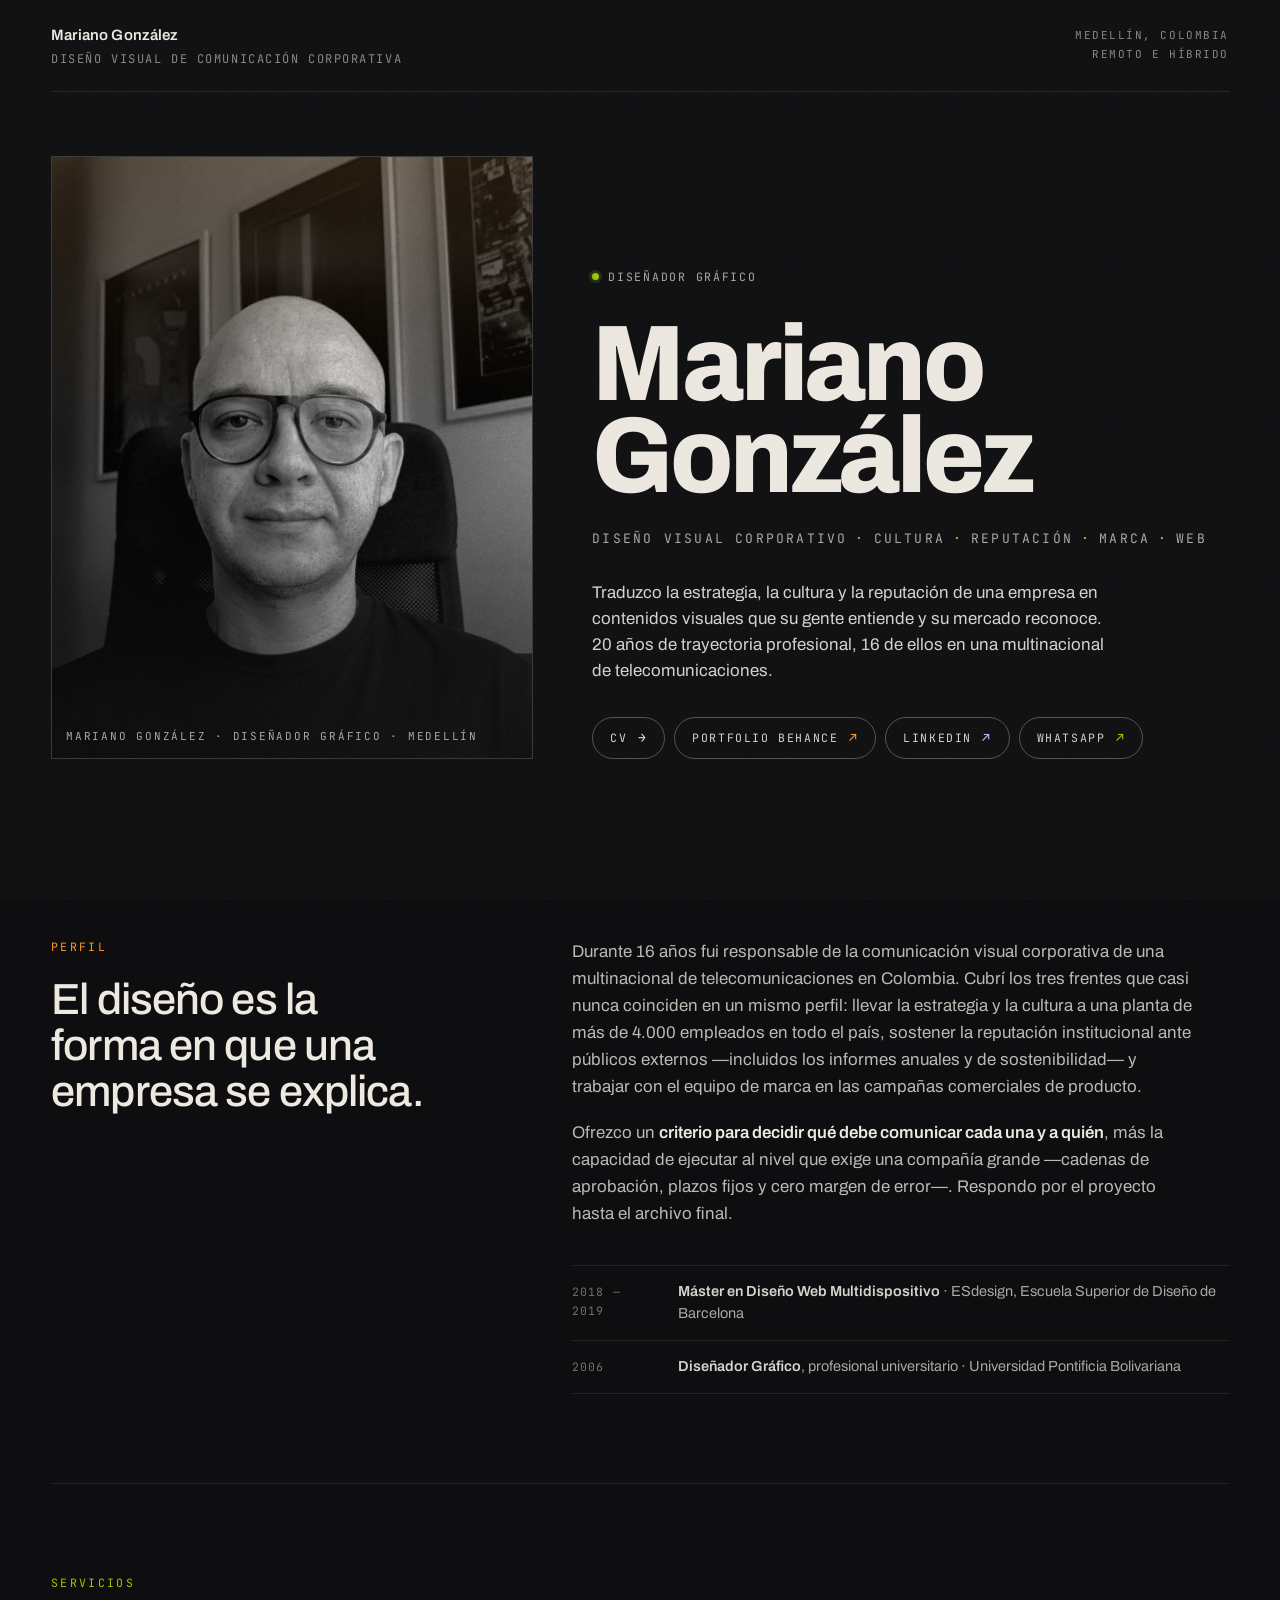
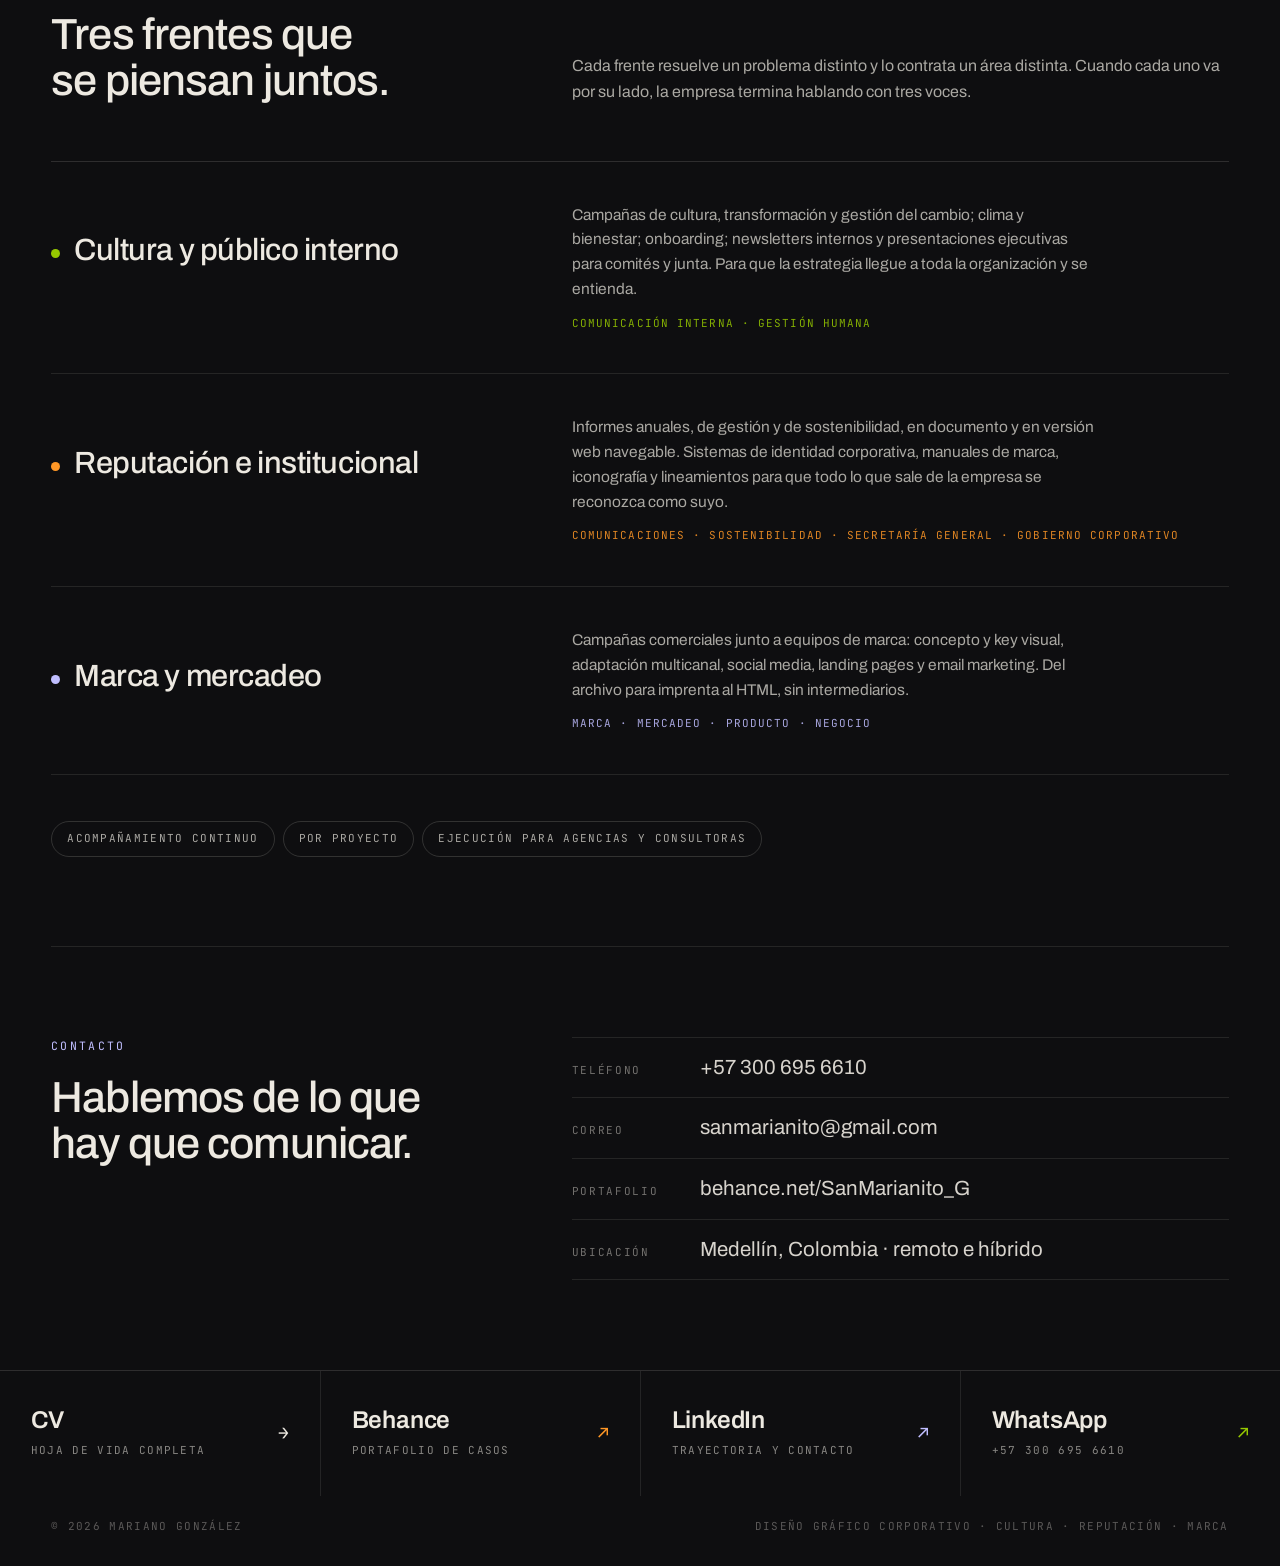
==== index.html @ df2bffe6 "feat: add Google site verification and update SEO metadata for graphic and web design" ====
<!DOCTYPE html>
<html lang="es">

<head>
  <meta charset="utf-8">
  <meta name="viewport" content="width=device-width, initial-scale=1">
  <title>Mariano González — Diseño gráfico corporativo y páginas web</title>

  <!-- SEO básico -->
  <meta name="description"
    content="Diseño gráfico corporativo en Medellín: identidad de marca, comunicación interna, landing pages y páginas web. 20 años de trayectoria profesional.">
  <meta name="keywords"
    content="diseño gráfico, diseñador gráfico Medellín, diseño gráfico corporativo, landing page, diseño de landing pages, páginas web, diseño web, diseño corporativo, comunicación corporativa, diseño de marca, identidad corporativa, informes anuales, diseño editorial, Medellín, Colombia, Mariano González, Nano">
  <meta name="author" content="Mariano González">
  <meta name="robots" content="index, follow, max-image-preview:large, max-snippet:-1, max-video-preview:-1">
  <meta name="theme-color" content="#0E0E10">
  <link rel="canonical" href="https://sanmarianito.github.io/Nano-Perfil/">

  <!-- Open Graph / Facebook / LinkedIn / WhatsApp -->
  <meta property="og:type" content="profile">
  <meta property="og:site_name" content="Nano. — Mariano González">
  <meta property="og:title" content="Mariano González — Diseño gráfico corporativo y páginas web">
  <meta property="og:description"
    content="Diseño gráfico corporativo, identidad de marca, landing pages y páginas web. Lo que una empresa quiere decir, en piezas que su gente entiende.">
  <meta property="og:image" content="https://sanmarianito.github.io/Nano-Perfil/og-image.jpg">
  <meta property="og:image:secure_url" content="https://sanmarianito.github.io/Nano-Perfil/og-image.jpg">
  <meta property="og:image:type" content="image/jpeg">
  <meta property="og:image:width" content="1200">
  <meta property="og:image:height" content="630">
  <meta property="og:image:alt" content="Nano. — Mariano González, diseño gráfico corporativo, landing pages y páginas web">
  <meta property="og:url" content="https://sanmarianito.github.io/Nano-Perfil/">
  <meta property="og:locale" content="es_CO">
  <meta property="profile:first_name" content="Mariano">
  <meta property="profile:last_name" content="González">

  <!-- Twitter / X Card -->
  <meta name="twitter:card" content="summary_large_image">
  <meta name="twitter:title" content="Mariano González — Diseño gráfico corporativo y páginas web">
  <meta name="twitter:description"
    content="Diseño gráfico corporativo, identidad de marca, landing pages y páginas web. Lo que una empresa quiere decir, en piezas que su gente entiende.">
  <meta name="twitter:image" content="https://sanmarianito.github.io/Nano-Perfil/og-image.jpg">
  <meta name="twitter:image:alt" content="Nano. — Mariano González, diseño gráfico corporativo, landing pages y páginas web">

  <!-- Favicons & App Icons (adaptive dark/light mode) -->
  <link rel="icon" type="image/png" sizes="32x32" href="favicon-light-32.png" media="(prefers-color-scheme: light)">
  <link rel="icon" type="image/png" sizes="16x16" href="favicon-light-16.png" media="(prefers-color-scheme: light)">
  <link rel="icon" type="image/png" sizes="48x48" href="favicon-light-48.png" media="(prefers-color-scheme: light)">
  <link rel="icon" type="image/png" sizes="32x32" href="favicon-dark-32.png" media="(prefers-color-scheme: dark)">
  <link rel="icon" type="image/png" sizes="16x16" href="favicon-dark-16.png" media="(prefers-color-scheme: dark)">
  <link rel="icon" type="image/png" sizes="48x48" href="favicon-dark-48.png" media="(prefers-color-scheme: dark)">
  <link rel="apple-touch-icon" sizes="180x180" href="apple-touch-icon-dark.png">
  <link rel="manifest" href="site.webmanifest">

  <!-- Recursos críticos -->
  <link rel="preload" as="image" href="retrato.webp" fetchpriority="high">

  <!-- Fuentes -->
  <link rel="preconnect" href="https://fonts.googleapis.com">
  <link rel="preconnect" href="https://fonts.gstatic.com" crossorigin>
  <link
    href="https://fonts.googleapis.com/css2?family=Archivo:wdth,wght@75..125,300..900&family=JetBrains+Mono:wght@400;500&display=swap"
    rel="stylesheet">
  <link rel="stylesheet" href="style.css">

  <!-- Structured Data (JSON-LD) -->
  <script type="application/ld+json">
  {
    "@context": "https://schema.org",
    "@graph": [
      {
        "@type": "WebSite",
        "@id": "https://sanmarianito.github.io/Nano-Perfil/#website",
        "url": "https://sanmarianito.github.io/Nano-Perfil/",
        "name": "Nano. — Mariano González",
        "inLanguage": "es-CO",
        "publisher": { "@id": "https://sanmarianito.github.io/Nano-Perfil/#persona" }
      },
      {
        "@type": "ProfilePage",
        "@id": "https://sanmarianito.github.io/Nano-Perfil/#perfil",
        "url": "https://sanmarianito.github.io/Nano-Perfil/",
        "name": "Mariano González — Diseño visual de comunicación corporativa",
        "isPartOf": { "@id": "https://sanmarianito.github.io/Nano-Perfil/#website" },
        "inLanguage": "es-CO",
        "primaryImageOfPage": "https://sanmarianito.github.io/Nano-Perfil/og-image.jpg",
        "mainEntity": { "@id": "https://sanmarianito.github.io/Nano-Perfil/#persona" }
      },
      {
        "@type": "Person",
        "@id": "https://sanmarianito.github.io/Nano-Perfil/#persona",
        "name": "Mariano González",
        "alternateName": "Nano",
        "jobTitle": [
          "Diseñador gráfico",
          "Diseñador de comunicación corporativa",
          "Diseñador web"
        ],
        "description": "Convierto lo que una empresa quiere decir en piezas que su gente entiende y su mercado reconoce.",
        "url": "https://sanmarianito.github.io/Nano-Perfil/",
        "image": "https://sanmarianito.github.io/Nano-Perfil/og-image.jpg",
        "email": "mailto:sanmarianito@gmail.com",
        "telephone": "+573006956610",
        "nationality": { "@type": "Country", "name": "Colombia" },
        "address": {
          "@type": "PostalAddress",
          "addressLocality": "Medellín",
          "addressRegion": "Antioquia",
          "addressCountry": "CO"
        },
        "worksFor": {
          "@type": "Organization",
          "name": "Nano Estudio Gráfico",
          "address": {
            "@type": "PostalAddress",
            "addressLocality": "Medellín",
            "addressCountry": "CO"
          }
        },
        "alumniOf": [
          {
            "@type": "CollegeOrUniversity",
            "name": "ESdesign, Escuela Superior de Diseño de Barcelona"
          },
          {
            "@type": "CollegeOrUniversity",
            "name": "Universidad Pontificia Bolivariana"
          }
        ],
        "hasOccupation": {
          "@type": "Occupation",
          "name": "Diseñador de comunicación corporativa",
          "occupationLocation": { "@type": "City", "name": "Medellín" },
          "skills": "Diseño gráfico, diseño gráfico corporativo, identidad de marca, comunicación interna, informes anuales y de sostenibilidad, diseño editorial, diseño web, landing pages y páginas web"
        },
        "knowsLanguage": [
          { "@type": "Language", "name": "Español", "alternateName": "es" }
        ],
        "sameAs": [
          "https://www.behance.net/SanMarianito_G",
          "https://www.linkedin.com/in/mariano-nano"
        ],
        "knowsAbout": [
          "Diseño gráfico",
          "Diseño gráfico corporativo",
          "Diseño web",
          "Landing pages",
          "Páginas web",
          "Diseño corporativo",
          "Comunicación corporativa",
          "Identidad de marca",
          "Informes anuales",
          "Informes de sostenibilidad",
          "Diseño editorial",
          "Cultura organizacional",
          "Comunicación interna"
        ]
      }
    ]
  }
  </script>
<meta name="google-site-verification" content="XDvG1GS850vMs7ewTJc22cvzv5QoRNRuzvbNTpWykgc" />
</head>

<body>
  <div class="noise" aria-hidden="true"></div>

  <main class="wrap">

    <header class="head">
      <div>
        <div class="head__name">Mariano González</div>
        <div class="head__role mono">Diseño visual de comunicación corporativa</div>
      </div>
      <div class="head__place mono">
        Medellín, Colombia<br>Remoto e híbrido
      </div>
    </header>

    <!-- ====================================================================
       Hero
       ==================================================================== -->
    <section class="hero">
      <figure class="portrait" style="margin:0">
        <img src="retrato.webp" width="1000" height="1250" fetchpriority="high" decoding="async"
          alt="Mariano González, diseñador gráfico de comunicación corporativa en Medellín, Colombia">
        <figcaption class="portrait__tag">Mariano González · Diseñador Gráfico · Medellín</figcaption>
      </figure>

      <div>
        <div class="status">
          <span class="status__dot" aria-hidden="true"></span>
          <span>Diseñador Gráfico</span>
        </div>

        <h1 class="hero__name">Mariano<br>González</h1>

        <div class="hero__disciplines">
          <i>Diseño Visual Corporativo</i><span aria-hidden="true">·</span>
          <i>Cultura</i><span aria-hidden="true">·</span>
          <i>Reputación</i><span aria-hidden="true">·</span>
          <i>Marca</i><span aria-hidden="true">·</span>
          <i>Web</i>
        </div>

        <p class="hero__lead">
          Traduzco la estrategia, la cultura y la reputación de una empresa en
          contenidos visuales que su gente entiende y su mercado reconoce.
          20 años de trayectoria profesional, 16 de ellos en una multinacional de
          telecomunicaciones.
        </p>

        <div class="hero__links">
          <a class="pill-link" style="--pill-color:var(--bone)" href="cv.html">
            CV <span class="pill-link__arrow" aria-hidden="true">&#8594;</span>
          </a>
          <a class="pill-link" style="--pill-color:var(--accent)" href="https://www.behance.net/SanMarianito_G">
            Portfolio Behance <span class="pill-link__arrow" aria-hidden="true">&#8599;</span>
          </a>
          <a class="pill-link" style="--pill-color:var(--accent-dg)" href="https://www.linkedin.com/in/mariano-nano">
            LinkedIn <span class="pill-link__arrow" aria-hidden="true">&#8599;</span>
          </a>
          <a class="pill-link" style="--pill-color:var(--accent-ci)" href="https://wa.me/573006956610">
            WhatsApp <span class="pill-link__arrow" aria-hidden="true">&#8599;</span>
          </a>
        </div>
      </div>
    </section>

    <!-- ====================================================================
       Perfil
       ==================================================================== -->
    <section class="section split">
      <div>
        <div class="eyebrow">Perfil</div>
        <h2 class="h2">El diseño es la forma en que una empresa se explica.</h2>
      </div>

      <div>
        <div class="prose">
          <p>
            Durante 16 años fui responsable de la comunicación visual corporativa
            de una multinacional de telecomunicaciones en Colombia. Cubrí los tres
            frentes que casi nunca coinciden en un mismo perfil: llevar la
            estrategia y la cultura a una planta de más de 4.000 empleados en todo
            el país, sostener la reputación institucional ante públicos externos
            —incluidos los informes anuales y de sostenibilidad— y trabajar con el
            equipo de marca en las campañas comerciales de producto.
          </p>
          <p>
            Ofrezco un <strong>criterio para decidir qué debe comunicar cada una y
              a quién</strong>, más la capacidad de ejecutar al nivel que exige una
            compañía grande —cadenas de aprobación, plazos fijos y cero margen de
            error—. Respondo por el proyecto hasta el archivo final.
          </p>
        </div>

        <div class="credentials">
          <div class="credential">
            <div class="credential__year">2018 — 2019</div>
            <div class="credential__body">
              <b>Máster en Diseño Web Multidispositivo</b> · ESdesign, Escuela
              Superior de Diseño de Barcelona
            </div>
          </div>
          <div class="credential">
            <div class="credential__year">2006</div>
            <div class="credential__body">
              <b>Diseñador Gráfico</b>, profesional universitario ·
              Universidad Pontificia Bolivariana
            </div>
          </div>
        </div>
      </div>
    </section>

    <!-- ====================================================================
       Tres frentes
       ==================================================================== -->
    <section class="section">
      <div class="split">
        <div>
          <div class="eyebrow" style="color:var(--accent-ci)">Servicios</div>
          <h2 class="h2">Tres frentes que se piensan juntos.</h2>
        </div>
        <p class="prose" style="align-self:end;margin:0;color:var(--text-muted)">
          Cada frente resuelve un problema distinto y lo contrata un área
          distinta. Cuando cada uno va por su lado, la empresa termina hablando
          con tres voces.
        </p>
      </div>

      <div class="fronts">

        <article class="front" style="--front-color:var(--accent-ci)">
          <div class="front__head">
            <span class="front__dot" aria-hidden="true"></span>
            <h3 class="front__title">Cultura y público interno</h3>
          </div>
          <div>
            <p class="front__desc">
              Campañas de cultura, transformación y gestión del cambio; clima y
              bienestar; onboarding; newsletters internos y presentaciones
              ejecutivas para comités y junta. Para que la estrategia llegue a
              toda la organización y se entienda.
            </p>
            <div class="front__buyers">Comunicación interna · Gestión humana</div>
          </div>
        </article>

        <article class="front" style="--front-color:var(--accent)">
          <div class="front__head">
            <span class="front__dot" aria-hidden="true"></span>
            <h3 class="front__title">Reputación e institucional</h3>
          </div>
          <div>
            <p class="front__desc">
              Informes anuales, de gestión y de sostenibilidad, en documento y en
              versión web navegable. Sistemas de identidad corporativa, manuales
              de marca, iconografía y lineamientos para que todo lo que sale de
              la empresa se reconozca como suyo.
            </p>
            <div class="front__buyers">Comunicaciones · Sostenibilidad · Secretaría General · Gobierno Corporativo</div>
          </div>
        </article>

        <article class="front" style="--front-color:var(--accent-dg)">
          <div class="front__head">
            <span class="front__dot" aria-hidden="true"></span>
            <h3 class="front__title">Marca y mercadeo</h3>
          </div>
          <div>
            <p class="front__desc">
              Campañas comerciales junto a equipos de marca: concepto y key
              visual, adaptación multicanal, social media, landing pages y email
              marketing. Del archivo para imprenta al HTML, sin intermediarios.
            </p>
            <div class="front__buyers">Marca · Mercadeo · Producto · Negocio</div>
          </div>
        </article>

      </div>

      <div class="modes">
        <span class="mode">Acompañamiento continuo</span>
        <span class="mode">Por proyecto</span>
        <span class="mode">Ejecución para agencias y consultoras</span>
      </div>
    </section>

    <!-- ====================================================================
       Contacto
       ==================================================================== -->
    <section class="section contact">
      <div>
        <div class="eyebrow" style="color:var(--accent-dg)">Contacto</div>
        <h2 class="h2">Hablemos de lo que hay que comunicar.</h2>
      </div>

      <div class="contact__list">
        <a class="contact__item" href="tel:+573006956610">
          <div class="contact__key">Teléfono</div>
          <div class="contact__val">+57 300 695 6610</div>
        </a>
        <a class="contact__item" href="mailto:sanmarianito@gmail.com">
          <div class="contact__key">Correo</div>
          <div class="contact__val">sanmarianito@gmail.com</div>
        </a>
        <a class="contact__item" href="https://www.behance.net/SanMarianito_G">
          <div class="contact__key">Portafolio</div>
          <div class="contact__val">behance.net/SanMarianito_G</div>
        </a>
        <div class="contact__item">
          <div class="contact__key">Ubicación</div>
          <div class="contact__val">Medellín, Colombia · remoto e híbrido</div>
        </div>
      </div>
    </section>

  </main>

  <!-- ======================================================================
     Barra de botones
     ====================================================================== -->
  <nav class="bar" aria-label="Enlaces directos">
    <a class="bar__btn" style="--btn-color:var(--bone)" href="cv.html">
      <span>
        <span class="bar__label">CV</span>
        <span class="bar__sub">Hoja de vida completa</span>
      </span>
      <span class="bar__arrow" aria-hidden="true">&#8594;</span>
    </a>

    <a class="bar__btn" style="--btn-color:var(--accent)" href="https://www.behance.net/SanMarianito_G">
      <span>
        <span class="bar__label">Behance</span>
        <span class="bar__sub">Portafolio de casos</span>
      </span>
      <span class="bar__arrow" aria-hidden="true">↗</span>
    </a>

    <a class="bar__btn" style="--btn-color:var(--accent-dg)" href="https://www.linkedin.com/in/mariano-nano">
      <span>
        <span class="bar__label">LinkedIn</span>
        <span class="bar__sub">Trayectoria y contacto</span>
      </span>
      <span class="bar__arrow" aria-hidden="true">↗</span>
    </a>

    <a class="bar__btn" style="--btn-color:var(--accent-ci)" href="https://wa.me/573006956610">
      <span>
        <span class="bar__label">WhatsApp</span>
        <span class="bar__sub">+57 300 695 6610</span>
      </span>
      <span class="bar__arrow" aria-hidden="true">↗</span>
    </a>
  </nav>

  <footer class="wrap">
    <div class="foot">
      <span>© 2026 Mariano González</span>
      <span>Diseño Gráfico Corporativo · Cultura · Reputación · Marca</span>
    </div>
  </footer>
</body>

</html>
---- style.css ----
/* ==========================================================================
   Tokens — heredados de nano-estudio (css/tokens.css)
   ========================================================================== */
:root{
  --ink:#0E0E10;
  --surface:#16161A;
  --bone:#EDE9E1;

  --accent:#FF9726;      /* Reputación / marca personal */
  --accent-ci:#96C800;   /* Cultura y público interno */
  --accent-dg:#C0BEFF;   /* Marca y mercadeo */

  --text:rgb(237 233 225);
  --text-strong:rgb(237 233 225 / .90);
  --text-body:rgb(237 233 225 / .78);
  --text-muted:rgb(237 233 225 / .70);
  --text-dim:rgb(237 233 225 / .55);
  --text-faint:rgb(237 233 225 / .45);
  --text-ghost:rgb(237 233 225 / .34);

  --line-soft:rgb(237 233 225 / .10);
  --line:rgb(237 233 225 / .12);
  --line-mid:rgb(237 233 225 / .14);
  --line-box:rgb(237 233 225 / .16);
  --line-btn:rgb(237 233 225 / .30);
  --hover-row:rgb(237 233 225 / .05);

  --font-display:'Archivo',Helvetica,Arial,sans-serif;
  --font-body:'Archivo',Helvetica,Arial,sans-serif;
  --font-mono:'JetBrains Mono',ui-monospace,SFMono-Regular,Menlo,monospace;

  --fs-name:clamp(44px,8.4vw,132px);
  --fs-h2:clamp(26px,3.4vw,46px);
  --fs-row:clamp(21px,2.4vw,34px);
  --fs-stat:clamp(30px,3.6vw,52px);
  --fs-lead:clamp(16px,1.32vw,20px);

  --pad-x:clamp(20px,4vw,56px);
  --pad-y:clamp(52px,7vw,104px);

  --ease-out:cubic-bezier(.16,1,.3,1);
  --t-mid:.35s;
}

/* Página de una sola atmósfera: se compromete con el mundo oscuro de NANO
   y pinta cada color de forma explícita, en cualquier tema del visor. */

*{box-sizing:border-box}

body{
  margin:0;
  background:var(--ink);
  color:var(--text-body);
  font-family:var(--font-body);
  font-variation-settings:'wdth' 100;
  font-size:16px;
  line-height:1.6;
  -webkit-font-smoothing:antialiased;
  position:relative;
}

/* Grano sobre toda la página, como en el sitio del estudio. */
.noise{
  position:fixed;
  inset:0;
  z-index:80;
  pointer-events:none;
  opacity:.05;
  background-image:url("data:image/svg+xml;utf8,<svg xmlns='http://www.w3.org/2000/svg' width='160' height='160'><filter id='n'><feTurbulence type='fractalNoise' baseFrequency='.85' numOctaves='3'/></filter><rect width='160' height='160' filter='url(%23n)'/></svg>");
}

a{color:inherit}

.wrap{max-width:1440px;margin:0 auto;padding-inline:var(--pad-x)}

.mono{
  font-family:var(--font-mono);
  font-size:12px;
  letter-spacing:.14em;
  text-transform:uppercase;
  color:var(--text-dim);
}

.rule{border:0;border-top:1px solid var(--line-soft);margin:0}

/* ==========================================================================
   Cabecera
   ========================================================================== */
.head{
  display:flex;
  align-items:flex-start;
  justify-content:space-between;
  gap:24px;
  padding-block:26px 22px;
  border-bottom:1px solid var(--line-soft);
}
.head__name{
  font-family:var(--font-display);
  font-weight:600;
  font-size:15px;
  letter-spacing:.01em;
  color:var(--text);
  line-height:1.2;
}
.head__role{margin-top:6px;font-size:12px;letter-spacing:.13em}
.head__place{text-align:right;line-height:1.7;font-size:11px}

/* ==========================================================================
   Hero
   ========================================================================== */
.hero{
  display:grid;
  grid-template-columns:minmax(0,1fr) minmax(0,1.32fr);
  gap:clamp(28px,4.6vw,72px);
  align-items:end;
  padding-block:clamp(34px,5vw,76px) var(--pad-y);
}
@media (max-width:860px){
  .hero{grid-template-columns:1fr;align-items:start}
}

.portrait{
  position:relative;
  aspect-ratio:4/5;
  background:var(--surface);
  border:1px solid var(--line-box);
  overflow:hidden;
}
.portrait img{
  width:100%;
  height:100%;
  object-fit:cover;
  display:block;
  filter:grayscale(1) contrast(1.06);
}
/* Velo cálido: el acento entra en la foto sin teñirla del todo. */
.portrait::after{
  content:"";
  position:absolute;
  inset:0;
  background:linear-gradient(180deg,rgb(255 151 38 / .10) 0%,rgb(14 14 16 / 0) 46%,rgb(14 14 16 / .72) 100%);
  pointer-events:none;
}
.portrait__tag{
  position:absolute;
  left:14px;
  bottom:12px;
  z-index:2;
  font-family:var(--font-mono);
  font-size:11px;
  letter-spacing:.16em;
  text-transform:uppercase;
  color:var(--text-muted);
}
.status{
  display:inline-flex;
  align-items:center;
  gap:9px;
  font-family:var(--font-mono);
  font-size:11.5px;
  letter-spacing:.15em;
  text-transform:uppercase;
  color:var(--text-muted);
}
.status__dot{
  width:7px;height:7px;border-radius:50%;
  background:var(--accent-ci);
  box-shadow:0 0 0 3px rgb(150 200 0 / .16);
}

.hero__name{
  font-family:var(--font-display);
  font-weight:800;
  font-variation-settings:'wdth' 92,'wght' 800;
  font-size:var(--fs-name);
  line-height:.86;
  letter-spacing:-.03em;
  color:var(--text);
  margin:clamp(18px,2.4vw,34px) 0 0;
  text-wrap:balance;
}
.hero__disciplines{
  margin-top:clamp(16px,2vw,26px);
  display:flex;
  flex-wrap:wrap;
  gap:8px 0;
  align-items:center;
  font-family:var(--font-mono);
  font-size:clamp(11px,1.05vw,13px);
  letter-spacing:.17em;
  text-transform:uppercase;
  color:var(--text-muted);
}
.hero__disciplines i{font-style:normal}
.hero__disciplines span{
  display:inline-block;
  width:26px;
  text-align:center;
  color:var(--accent);
}
.hero__lead{
  margin:clamp(20px,2.4vw,30px) 0 0;
  font-size:var(--fs-lead);
  line-height:1.55;
  max-width:52ch;
  color:var(--text-strong);
}

/* Accesos directos del hero. Mismos tres destinos que la barra del pie,
   en formato compacto para quien no baja. */
.hero__links{
  display:flex;
  flex-wrap:wrap;
  gap:9px;
  margin-top:clamp(22px,2.6vw,32px);
}
.pill-link{
  --pill-color:var(--bone);
  display:inline-flex;
  align-items:center;
  gap:10px;
  padding:11px 17px;
  border:1px solid var(--line-btn);
  border-radius:999px;
  font-family:var(--font-mono);
  font-size:11.5px;
  letter-spacing:.14em;
  text-transform:uppercase;
  color:var(--text-strong);
  text-decoration:none;
  transition:background var(--t-mid) var(--ease-out),
             border-color var(--t-mid) var(--ease-out),
             color var(--t-mid) var(--ease-out);
}
.pill-link:hover,.pill-link:focus-visible{
  background:var(--pill-color);
  border-color:var(--pill-color);
  color:var(--ink);
  outline:none;
}
.pill-link__arrow{
  font-size:13px;
  line-height:1;
  color:var(--pill-color);
  transition:color var(--t-mid) var(--ease-out),transform var(--t-mid) var(--ease-out);
}
.pill-link:hover .pill-link__arrow,
.pill-link:focus-visible .pill-link__arrow{
  color:var(--ink);
  transform:translate(2px,-2px);
}

/* ==========================================================================
   Cifras
   ========================================================================== */
/* Encabezado de la banda de cifras. */
.figures-head{
  display:flex;
  flex-wrap:wrap;
  align-items:baseline;
  justify-content:space-between;
  gap:8px 28px;
  padding-block:0 clamp(15px,1.8vw,22px);
}
.figures-title{
  margin:0;
  font-family:var(--font-display);
  font-weight:500;
  font-variation-settings:'wdth' 100,'wght' 500;
  font-size:clamp(19px,1.9vw,27px);
  line-height:1.15;
  letter-spacing:-.015em;
  color:var(--text);
}
.figures-source{
  font-family:var(--font-mono);
  font-size:11px;
  letter-spacing:.11em;
  text-transform:uppercase;
  color:var(--text-faint);
}

.figures{
  display:grid;
  grid-template-columns:repeat(4,1fr);
  border-top:1px solid var(--line-mid);
  border-bottom:1px solid var(--line-mid);
}
@media (max-width:820px){.figures{grid-template-columns:repeat(2,1fr)}}
@media (max-width:420px){.figures{grid-template-columns:1fr}}

.fig{
  padding:clamp(24px,3vw,38px) clamp(16px,2vw,28px) clamp(26px,3vw,40px);
  border-left:1px solid var(--line-soft);
}
.fig:first-child{border-left:0}
@media (max-width:820px){
  .fig:nth-child(odd){border-left:0}
  .fig:nth-child(n+3){border-top:1px solid var(--line-soft)}
}
@media (max-width:420px){
  .fig{border-left:0}
  .fig+.fig{border-top:1px solid var(--line-soft)}
}
.fig__value{
  font-family:var(--font-display);
  font-weight:800;
  font-variation-settings:'wdth' 95,'wght' 800;
  font-size:var(--fs-stat);
  line-height:1;
  letter-spacing:-.02em;
  color:var(--fig-color,var(--text));
  font-variant-numeric:tabular-nums;
}
.fig__label{
  margin-top:12px;
  font-family:var(--font-mono);
  font-size:11.5px;
  line-height:1.65;
  letter-spacing:.09em;
  text-transform:uppercase;
  color:var(--text-dim);
  max-width:24ch;
}

/* ==========================================================================
   Secciones
   ========================================================================== */
.section{padding-block:var(--pad-y)}
.section+.section{border-top:1px solid var(--line-soft)}

.eyebrow{
  font-family:var(--font-mono);
  font-size:11.5px;
  letter-spacing:.2em;
  text-transform:uppercase;
  color:var(--accent);
}

.split{
  display:grid;
  grid-template-columns:minmax(0,.82fr) minmax(0,1.18fr);
  gap:clamp(28px,5vw,80px);
}
@media (max-width:860px){.split{grid-template-columns:1fr;gap:26px}}

.h2{
  font-family:var(--font-display);
  font-weight:500;
  font-variation-settings:'wdth' 100,'wght' 500;
  font-size:var(--fs-h2);
  line-height:1.06;
  letter-spacing:-.02em;
  color:var(--text);
  margin:20px 0 0;
  text-wrap:balance;
  max-width:16ch;
}

.prose p{margin:0 0 1.1em;font-size:var(--fs-lead);line-height:1.6;max-width:62ch}
.prose p:last-child{margin-bottom:0}
.prose strong{color:var(--text);font-weight:600}

.credentials{
  margin-top:clamp(26px,3vw,40px);
  display:grid;
  gap:0;
  border-top:1px solid var(--line-soft);
}
.credential{
  display:grid;
  grid-template-columns:88px 1fr;
  gap:18px;
  padding-block:15px;
  border-bottom:1px solid var(--line-soft);
  align-items:baseline;
}
.credential__year{
  font-family:var(--font-mono);
  font-size:11.5px;
  letter-spacing:.1em;
  color:var(--text-faint);
  font-variant-numeric:tabular-nums;
}
.credential__body{font-size:14.5px;line-height:1.5;color:var(--text-muted)}
.credential__body b{color:var(--text-strong);font-weight:600}
@media (max-width:520px){
  .credential{grid-template-columns:1fr;gap:5px}
}

/* ==========================================================================
   Tres frentes
   ========================================================================== */
.fronts{border-top:1px solid var(--line-mid);margin-top:clamp(34px,4.4vw,60px)}

.front{
  display:grid;
  grid-template-columns:minmax(0,.82fr) minmax(0,1.18fr);
  gap:clamp(20px,5vw,80px);
  padding-block:clamp(26px,3.2vw,42px);
  border-bottom:1px solid var(--line-soft);
  transition:background var(--t-mid) var(--ease-out);
}
.front:hover{background:var(--hover-row)}
@media (max-width:860px){.front{grid-template-columns:1fr;gap:14px}}

.front__head{display:flex;align-items:baseline;gap:14px}
.front__dot{
  flex:0 0 auto;
  width:9px;height:9px;
  border-radius:50%;
  background:var(--front-color);
  transform:translateY(-2px);
}
.front__title{
  font-family:var(--font-display);
  font-weight:500;
  font-variation-settings:'wdth' 100,'wght' 500;
  font-size:var(--fs-row);
  line-height:1.1;
  letter-spacing:-.015em;
  color:var(--text);
}
.front__desc{margin:0;font-size:15.5px;line-height:1.6;color:var(--text-muted);max-width:58ch}
.front__buyers{
  margin-top:13px;
  font-family:var(--font-mono);
  font-size:11px;
  letter-spacing:.1em;
  text-transform:uppercase;
  color:var(--front-color);
  opacity:.86;
}

.modes{
  margin-top:clamp(30px,3.6vw,46px);
  display:flex;
  flex-wrap:wrap;
  gap:8px;
}
.mode{
  font-family:var(--font-mono);
  font-size:11px;
  letter-spacing:.12em;
  text-transform:uppercase;
  color:var(--text-muted);
  border:1px solid var(--line-box);
  border-radius:999px;
  padding:8px 15px;
}

/* ==========================================================================
   Contacto
   ========================================================================== */
.contact{
  display:grid;
  grid-template-columns:minmax(0,.82fr) minmax(0,1.18fr);
  gap:clamp(28px,5vw,80px);
}
@media (max-width:860px){.contact{grid-template-columns:1fr;gap:28px}}

.contact__list{display:grid;border-top:1px solid var(--line-soft)}
.contact__item{
  display:grid;
  grid-template-columns:110px 1fr;
  gap:18px;
  align-items:baseline;
  padding-block:16px;
  border-bottom:1px solid var(--line-soft);
  text-decoration:none;
  transition:background var(--t-mid) var(--ease-out);
}
a.contact__item:hover{background:var(--hover-row)}
.contact__key{
  font-family:var(--font-mono);
  font-size:11px;
  letter-spacing:.15em;
  text-transform:uppercase;
  color:var(--text-faint);
}
.contact__val{
  font-size:clamp(16px,1.6vw,21px);
  line-height:1.35;
  color:var(--text-strong);
  word-break:break-word;
}
a.contact__item:hover .contact__val{color:var(--accent)}
@media (max-width:520px){
  .contact__item{grid-template-columns:1fr;gap:5px}
}

/* ==========================================================================
   Barra de botones
   ========================================================================== */
.bar{
  display:grid;
  grid-template-columns:repeat(4,1fr);
  border-top:1px solid var(--line-mid);
}
@media (max-width:1000px){.bar{grid-template-columns:repeat(2,1fr)}}
@media (max-width:560px){.bar{grid-template-columns:1fr}}

.bar__btn{
  --btn-color:var(--bone);
  display:flex;
  align-items:center;
  justify-content:space-between;
  gap:16px;
  padding:clamp(24px,3vw,36px) clamp(18px,2.4vw,32px);
  border-left:1px solid var(--line-soft);
  text-decoration:none;
  color:var(--text);
  transition:background var(--t-mid) var(--ease-out),color var(--t-mid) var(--ease-out);
}
.bar__btn:first-child{border-left:0}
@media (max-width:1000px){
  .bar__btn:nth-child(odd){border-left:0}
  .bar__btn:nth-child(n+3){border-top:1px solid var(--line-soft)}
}
@media (max-width:560px){
  .bar__btn{border-left:0;border-top:1px solid var(--line-soft)}
  .bar__btn:first-child{border-top:0}
}
.bar__btn:hover,.bar__btn:focus-visible{
  background:var(--btn-color);
  color:var(--ink);
  outline:none;
}
.bar__label{
  font-family:var(--font-display);
  font-weight:600;
  font-variation-settings:'wdth' 100,'wght' 600;
  font-size:clamp(18px,1.9vw,25px);
  letter-spacing:-.01em;
  line-height:1.1;
}
.bar__sub{
  display:block;
  margin-top:7px;
  font-family:var(--font-mono);
  font-size:11px;
  letter-spacing:.12em;
  text-transform:uppercase;
  color:var(--text-dim);
  transition:color var(--t-mid) var(--ease-out);
}
.bar__btn:hover .bar__sub,.bar__btn:focus-visible .bar__sub{color:rgb(14 14 16 / .68)}
.bar__arrow{
  font-family:var(--font-mono);
  font-size:18px;
  color:var(--btn-color);
  transition:color var(--t-mid) var(--ease-out),transform var(--t-mid) var(--ease-out);
}
.bar__btn:hover .bar__arrow,.bar__btn:focus-visible .bar__arrow{
  color:var(--ink);
  transform:translate(3px,-3px);
}

.foot{
  display:flex;
  flex-wrap:wrap;
  gap:10px 24px;
  justify-content:space-between;
  padding-block:22px 30px;
  font-family:var(--font-mono);
  font-size:11px;
  letter-spacing:.12em;
  text-transform:uppercase;
  color:var(--text-ghost);
}

:where(a,button):focus-visible{outline:2px solid var(--accent);outline-offset:3px}

@media (prefers-reduced-motion:reduce){
  *{transition-duration:.01ms !important;animation-duration:.01ms !important}
}


/* ==========================================================================
   Hoja de vida (cv.html)
   ========================================================================== */

.backlink{
  display:inline-flex;
  align-items:center;
  gap:9px;
  font-family:var(--font-mono);
  font-size:11px;
  letter-spacing:.15em;
  text-transform:uppercase;
  color:var(--text-dim);
  text-decoration:none;
  transition:color var(--t-mid) var(--ease-out);
}
.backlink:hover,.backlink:focus-visible{color:var(--accent);outline:none}

.cv-hero{padding-block:clamp(34px,5vw,72px) clamp(30px,4vw,56px)}
.cv-hero__title{
  margin:16px 0 0;
  font-family:var(--font-display);
  font-weight:800;
  font-variation-settings:'wdth' 92,'wght' 800;
  font-size:clamp(38px,6.6vw,96px);
  line-height:.9;
  letter-spacing:-.03em;
  color:var(--text);
}
.cv-hero__role{
  margin-top:clamp(14px,1.8vw,22px);
  font-family:var(--font-mono);
  font-size:clamp(11px,1.05vw,13px);
  letter-spacing:.17em;
  text-transform:uppercase;
  color:var(--text-muted);
}

/* Fila de contacto en línea, bajo el título. */
.cv-contact{
  display:flex;
  flex-wrap:wrap;
  gap:9px 0;
  align-items:center;
  margin-top:clamp(18px,2.2vw,26px);
  font-size:14.5px;
  color:var(--text-muted);
}
.cv-contact a{color:var(--text-strong);text-decoration:none;border-bottom:1px solid var(--line-btn)}
.cv-contact a:hover{color:var(--accent);border-color:var(--accent)}
.cv-contact em{font-style:normal;color:var(--text-ghost);padding-inline:12px}

/* Puesto de trabajo. */
.jobs{border-top:1px solid var(--line-mid);margin-top:clamp(28px,3.6vw,48px)}
.job{
  display:grid;
  grid-template-columns:minmax(0,.42fr) minmax(0,1.58fr);
  gap:clamp(14px,4vw,64px);
  padding-block:clamp(24px,3vw,38px);
  border-bottom:1px solid var(--line-soft);
}
@media (max-width:760px){.job{grid-template-columns:1fr;gap:12px}}

.job__when{
  font-family:var(--font-mono);
  font-size:11.5px;
  letter-spacing:.1em;
  text-transform:uppercase;
  color:var(--text-faint);
  font-variant-numeric:tabular-nums;
  line-height:1.7;
}
.job__span{display:block;color:var(--text-ghost);letter-spacing:.06em}
.job__title{
  margin:0;
  font-family:var(--font-display);
  font-weight:500;
  font-variation-settings:'wdth' 100,'wght' 500;
  font-size:clamp(19px,2vw,27px);
  line-height:1.15;
  letter-spacing:-.015em;
  color:var(--text);
}
.job__org{
  margin-top:7px;
  font-family:var(--font-mono);
  font-size:11.5px;
  letter-spacing:.11em;
  text-transform:uppercase;
  color:var(--job-color,var(--accent));
}
.job__desc{margin:14px 0 0;font-size:15.5px;line-height:1.6;color:var(--text-muted);max-width:62ch}
.job__desc+.job__desc{margin-top:9px}

.tags{display:flex;flex-wrap:wrap;gap:7px;margin-top:15px}
.tag{
  font-family:var(--font-mono);
  font-size:10.5px;
  letter-spacing:.1em;
  text-transform:uppercase;
  color:var(--text-dim);
  border:1px solid var(--line-box);
  border-radius:999px;
  padding:6px 12px;
}

/* Listas simples de dos columnas (herramientas, proyectos). */
.pairs{
  display:grid;
  grid-template-columns:repeat(auto-fit,minmax(260px,1fr));
  gap:0 clamp(28px,4vw,64px);
  border-top:1px solid var(--line-soft);
  margin-top:clamp(24px,3vw,36px);
}
.pair{
  display:flex;
  align-items:baseline;
  justify-content:space-between;
  gap:18px;
  padding-block:13px;
  border-bottom:1px solid var(--line-soft);
}
.pair__k{font-size:14.5px;color:var(--text-strong)}
.pair__v{
  font-family:var(--font-mono);
  font-size:11px;
  letter-spacing:.1em;
  text-transform:uppercase;
  color:var(--text-faint);
  text-align:right;
  flex:0 0 auto;
}
a.pair{text-decoration:none;transition:background var(--t-mid) var(--ease-out)}
a.pair:hover{background:var(--hover-row)}
a.pair:hover .pair__k{color:var(--accent)}

.note{
  margin-top:clamp(22px,2.6vw,32px);
  padding-top:16px;
  border-top:1px solid var(--line-soft);
  font-family:var(--font-mono);
  font-size:11px;
  line-height:1.8;
  letter-spacing:.06em;
  color:var(--text-ghost);
  max-width:78ch;
}
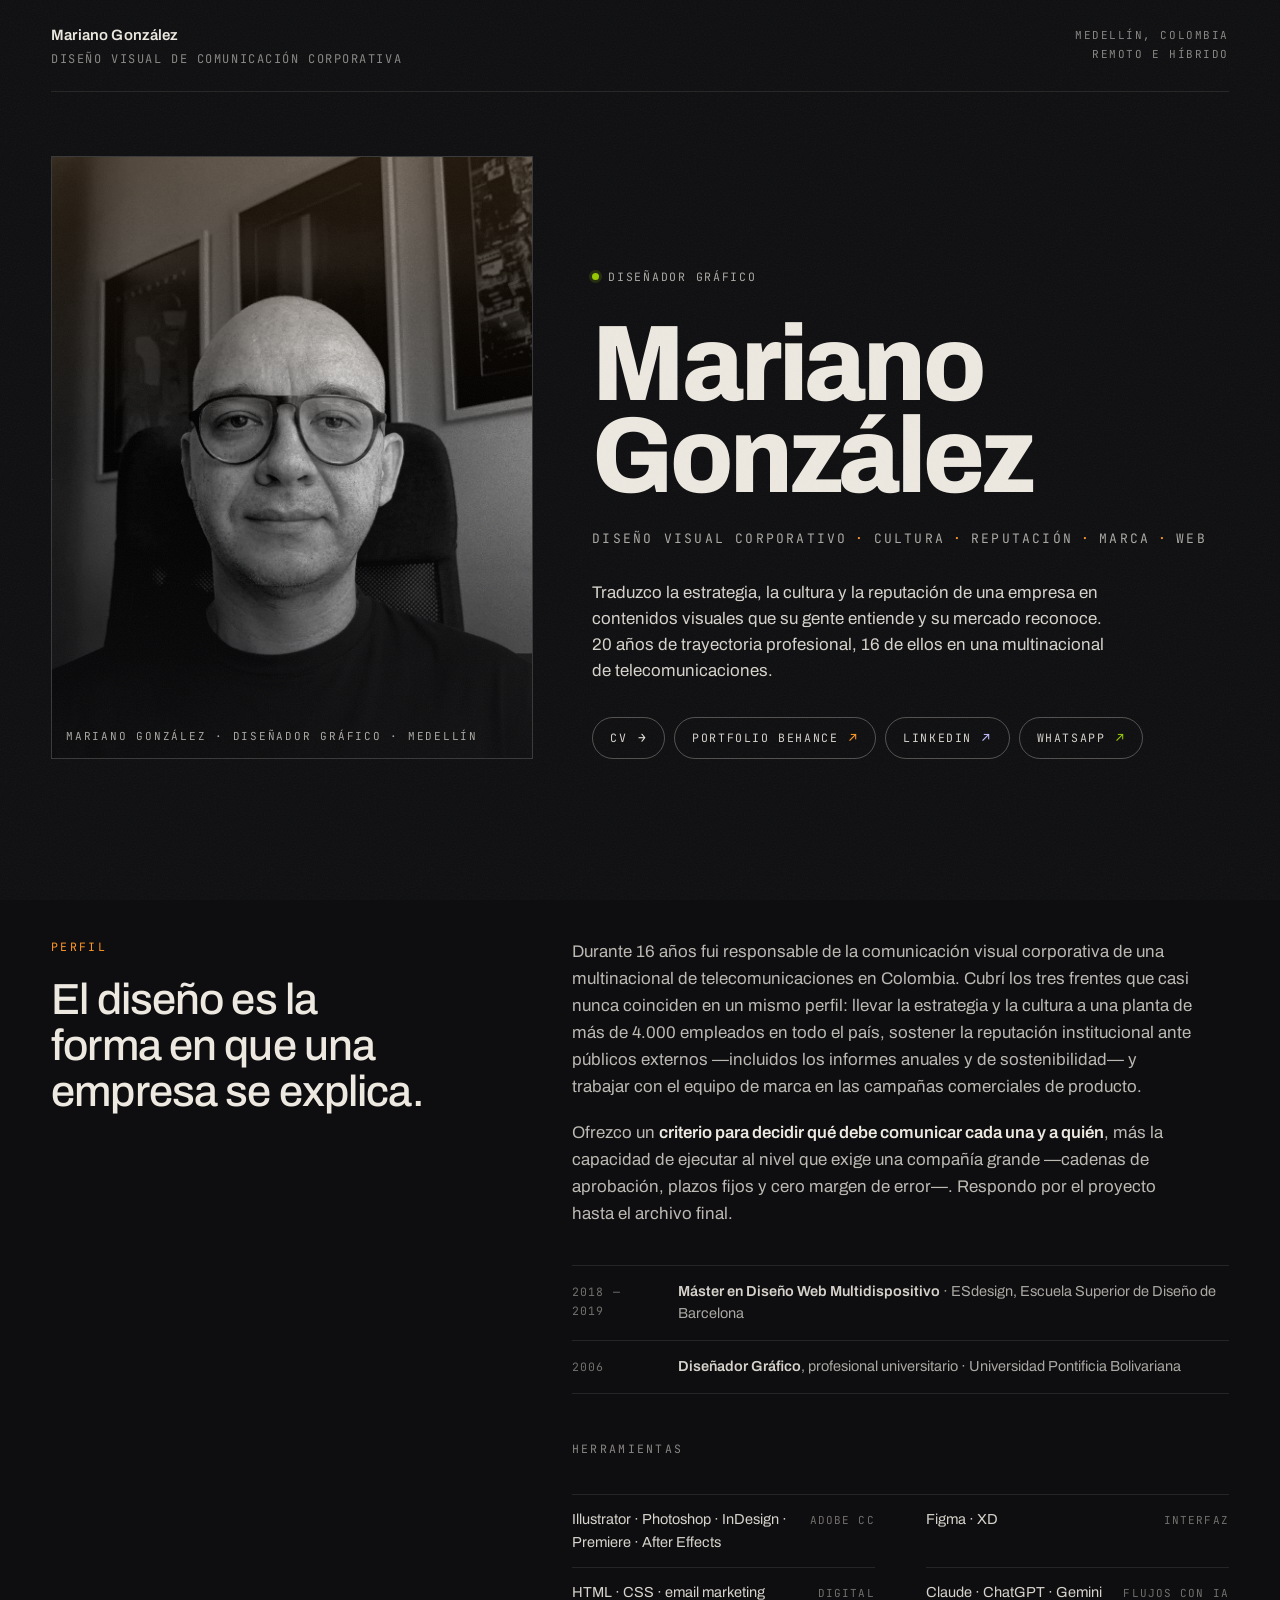
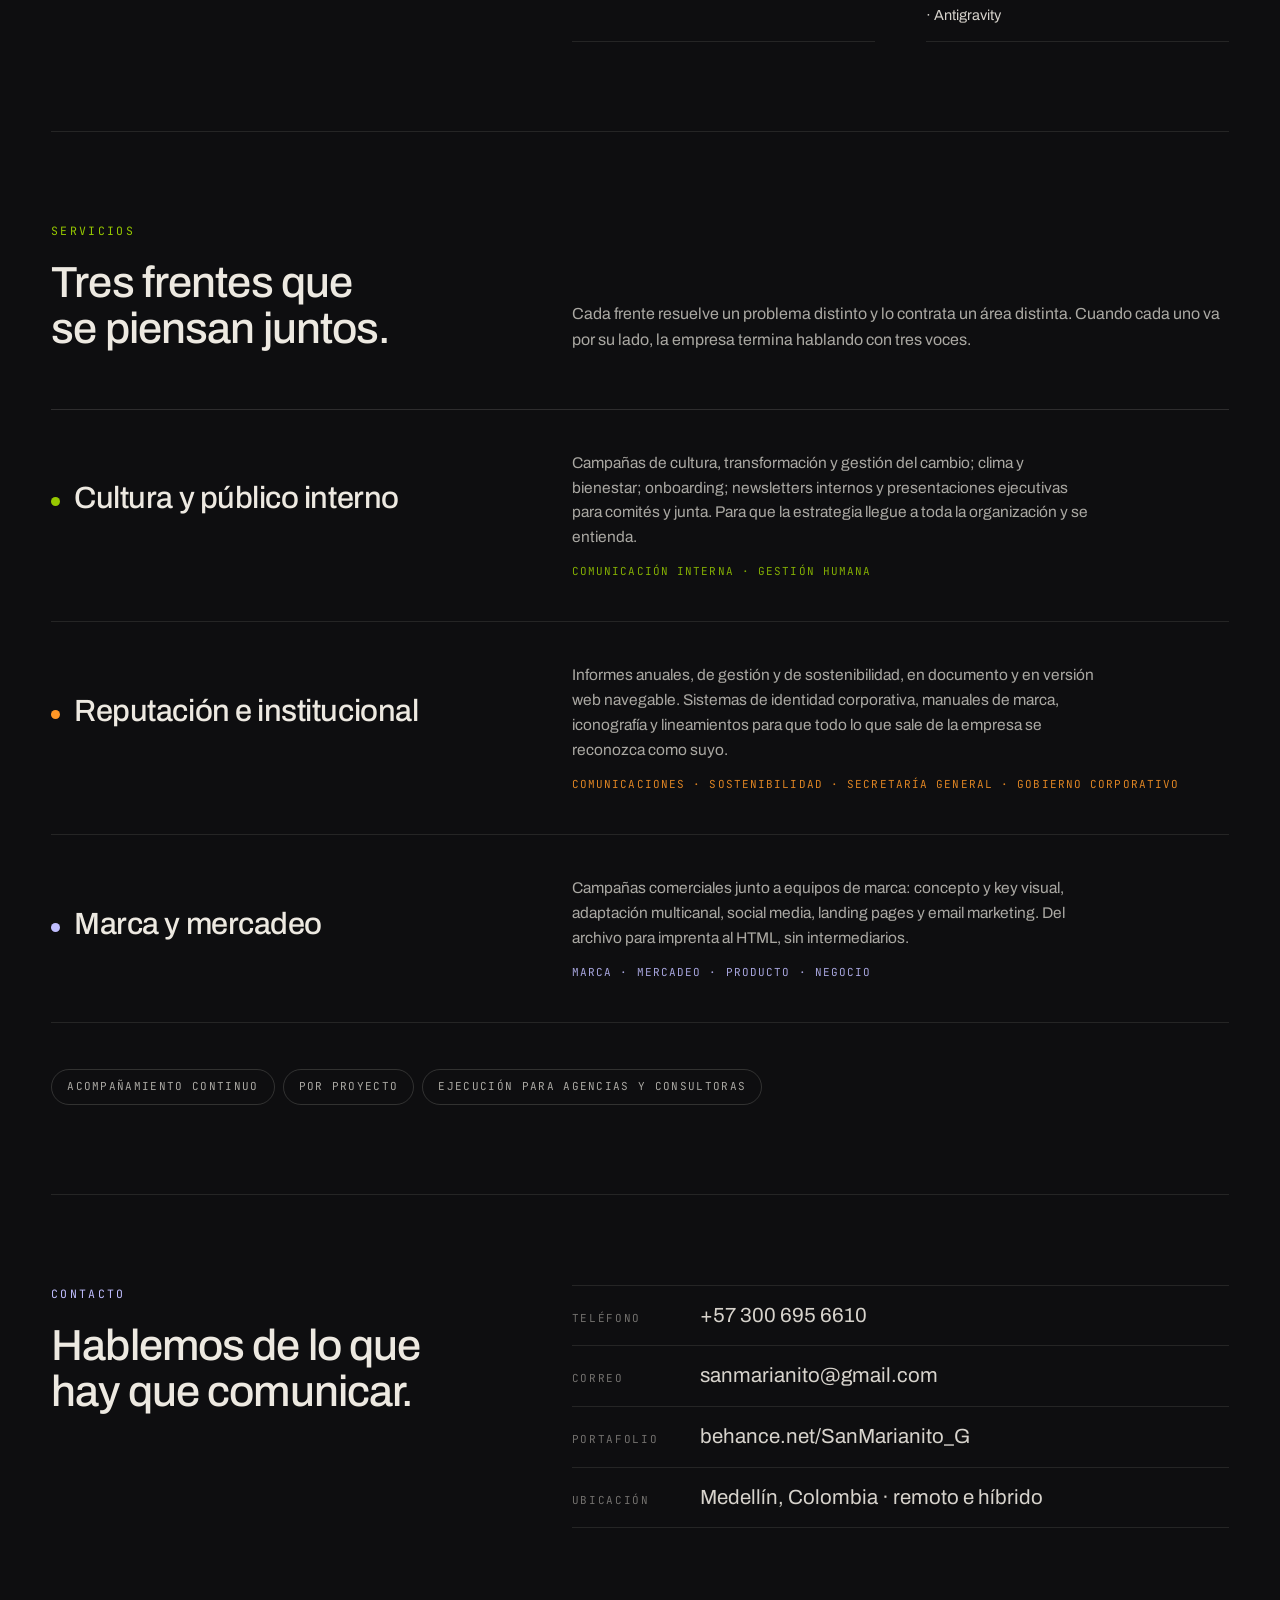
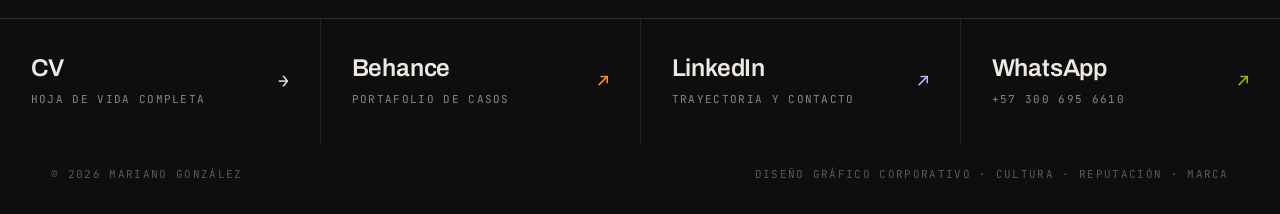
==== commit b6386932: "feat: add Herramientas section to display software and tools" ====
--- a/index.html
+++ b/index.html
@@ -270,6 +270,25 @@
             </div>
           </div>
         </div>
+        <div class="eyebrow" style="color:var(--text-dim);margin-top:clamp(30px,3.6vw,46px)">Herramientas</div>
+      <div class="pairs">
+        <div class="pair">
+          <span class="pair__k">Illustrator &middot; Photoshop &middot; InDesign &middot; Premiere &middot; After Effects</span>
+          <span class="pair__v">Adobe CC</span>
+        </div>
+        <div class="pair">
+          <span class="pair__k">Figma &middot; XD</span>
+          <span class="pair__v">Interfaz</span>
+        </div>
+        <div class="pair">
+          <span class="pair__k">HTML &middot; CSS &middot; email marketing</span>
+          <span class="pair__v">Digital</span>
+        </div>
+        <div class="pair">
+          <span class="pair__k">Claude &middot; ChatGPT &middot; Gemini &middot; Antigravity</span>
+          <span class="pair__v">Flujos con IA</span>
+        </div>
+      </div>
       </div>
     </section>
 
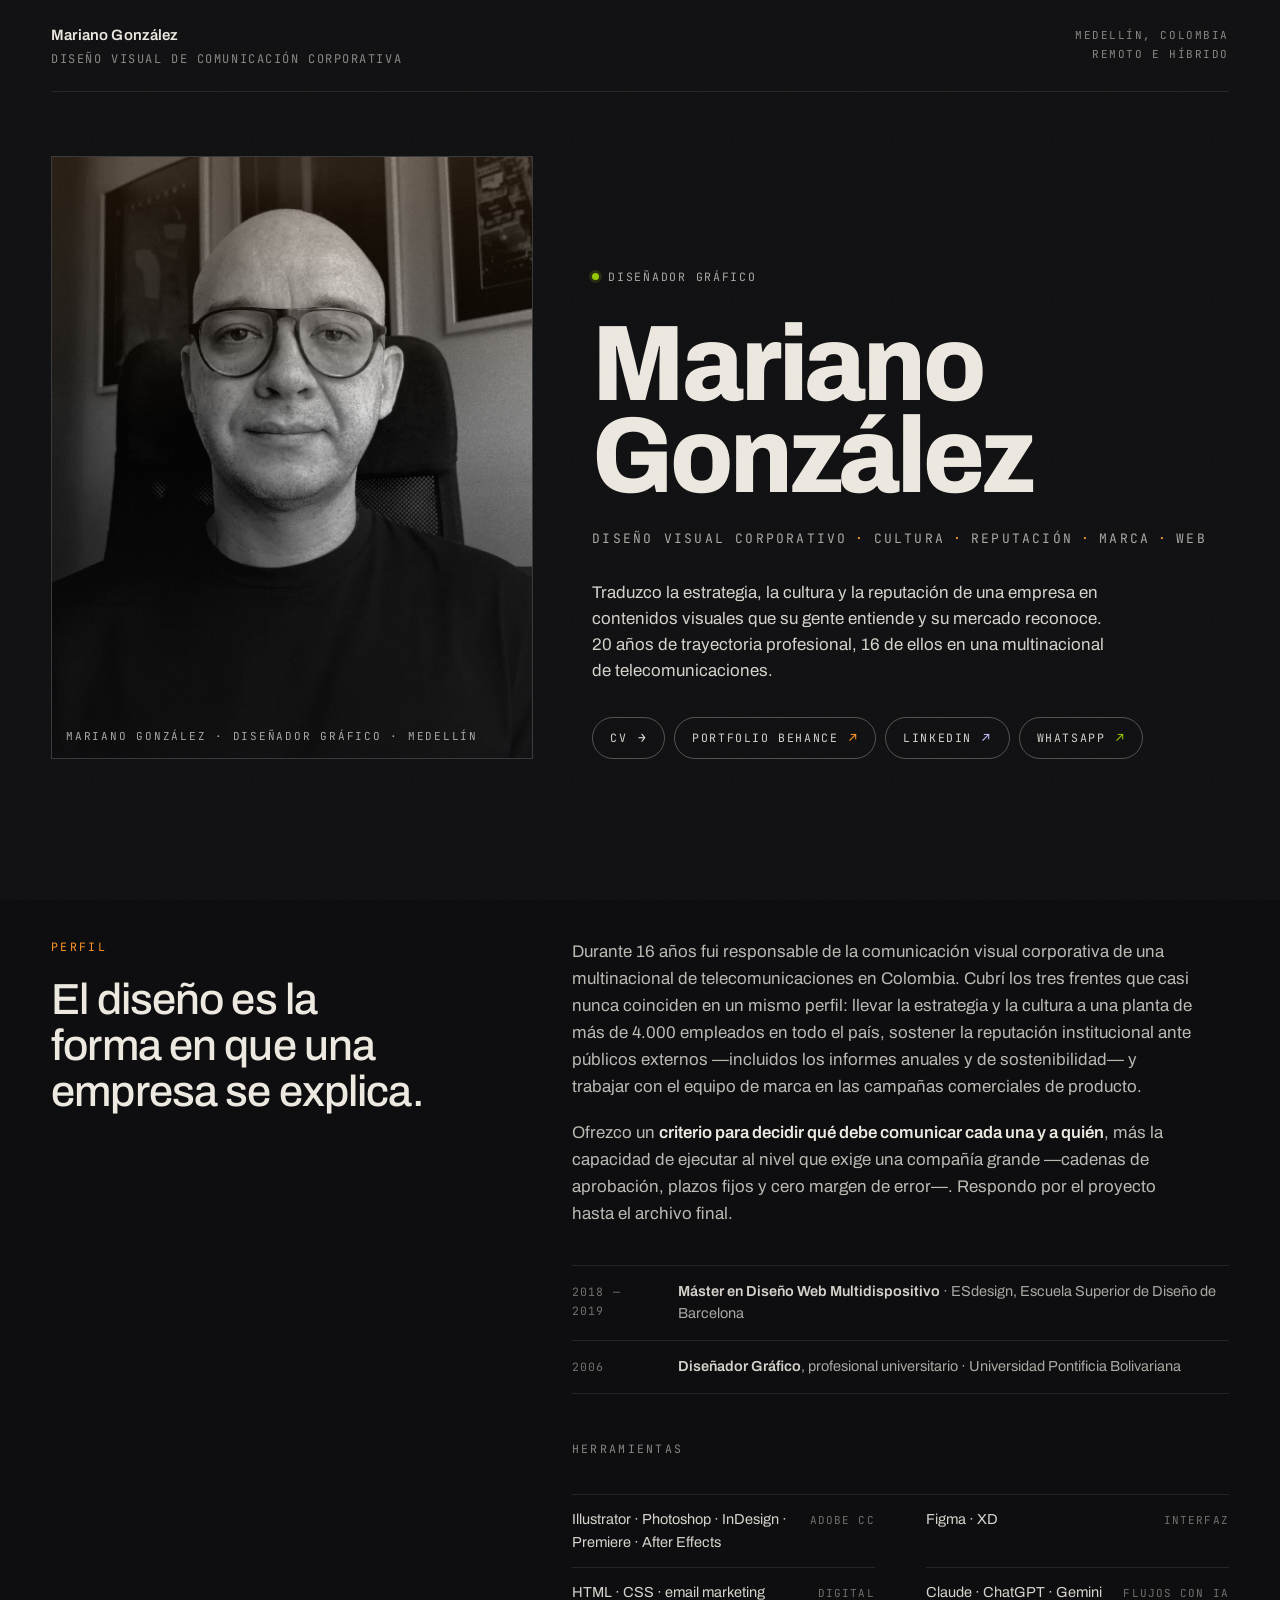
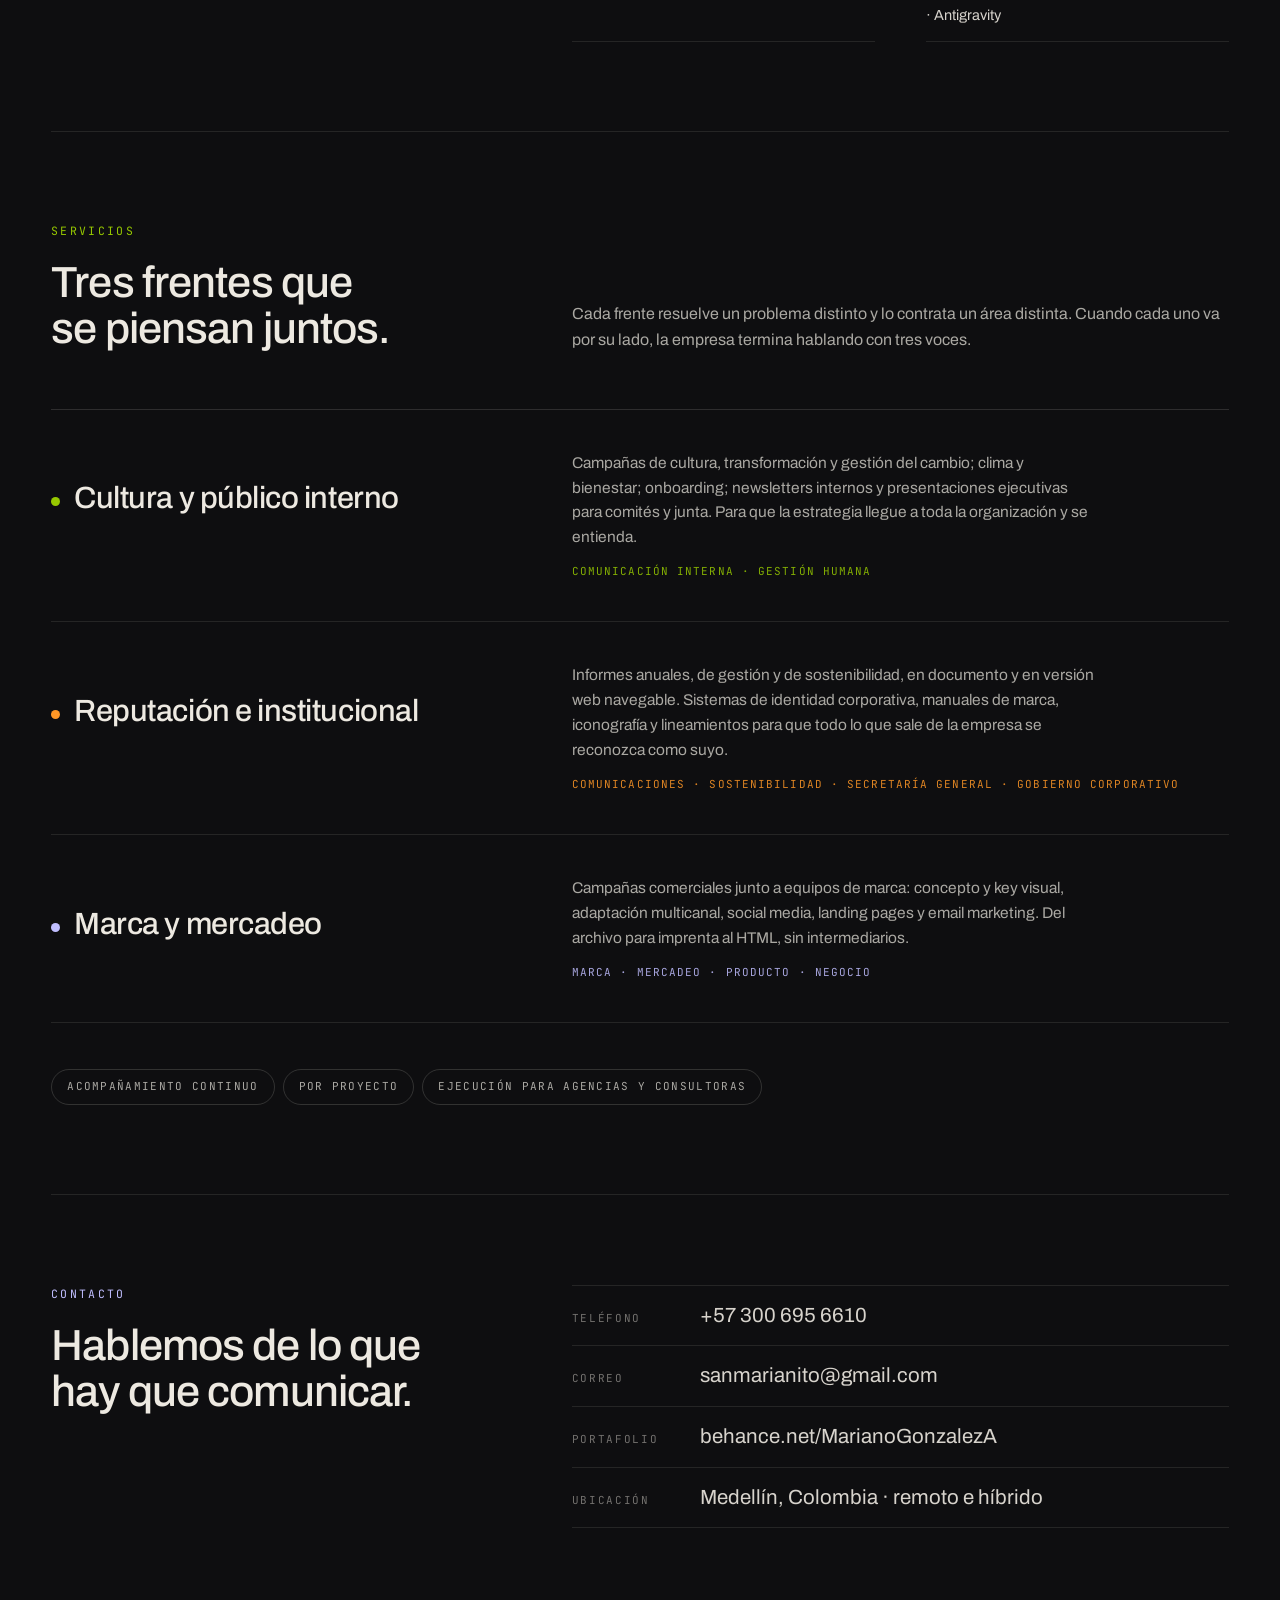
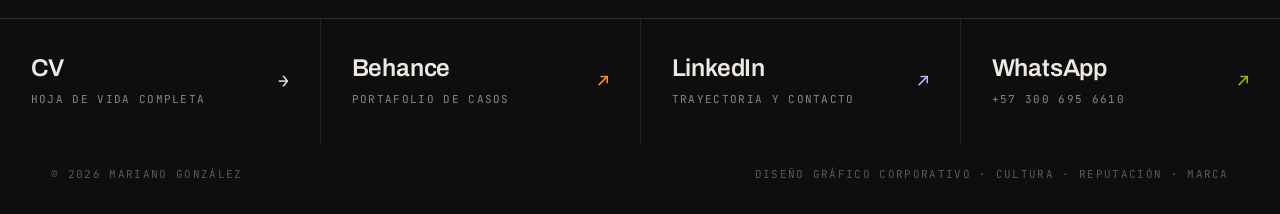
==== commit 9454fab2: "chore: update Behance profile URL and username" ====
--- a/index.html
+++ b/index.html
@@ -136,7 +136,7 @@
           { "@type": "Language", "name": "Español", "alternateName": "es" }
         ],
         "sameAs": [
-          "https://www.behance.net/SanMarianito_G",
+          "https://www.behance.net/MarianoGonzalezA",
           "https://www.linkedin.com/in/mariano-nano"
         ],
         "knowsAbout": [
@@ -213,7 +213,7 @@
           <a class="pill-link" style="--pill-color:var(--bone)" href="cv.html">
             CV <span class="pill-link__arrow" aria-hidden="true">&#8594;</span>
           </a>
-          <a class="pill-link" style="--pill-color:var(--accent)" href="https://www.behance.net/SanMarianito_G">
+          <a class="pill-link" style="--pill-color:var(--accent)" href="https://www.behance.net/MarianoGonzalezA">
             Portfolio Behance <span class="pill-link__arrow" aria-hidden="true">&#8599;</span>
           </a>
           <a class="pill-link" style="--pill-color:var(--accent-dg)" href="https://www.linkedin.com/in/mariano-nano">
@@ -384,9 +384,9 @@
           <div class="contact__key">Correo</div>
           <div class="contact__val">sanmarianito@gmail.com</div>
         </a>
-        <a class="contact__item" href="https://www.behance.net/SanMarianito_G">
+        <a class="contact__item" href="https://www.behance.net/MarianoGonzalezA">
           <div class="contact__key">Portafolio</div>
-          <div class="contact__val">behance.net/SanMarianito_G</div>
+          <div class="contact__val">behance.net/MarianoGonzalezA</div>
         </a>
         <div class="contact__item">
           <div class="contact__key">Ubicación</div>
@@ -409,7 +409,7 @@
       <span class="bar__arrow" aria-hidden="true">&#8594;</span>
     </a>
 
-    <a class="bar__btn" style="--btn-color:var(--accent)" href="https://www.behance.net/SanMarianito_G">
+    <a class="bar__btn" style="--btn-color:var(--accent)" href="https://www.behance.net/MarianoGonzalezA">
       <span>
         <span class="bar__label">Behance</span>
         <span class="bar__sub">Portafolio de casos</span>
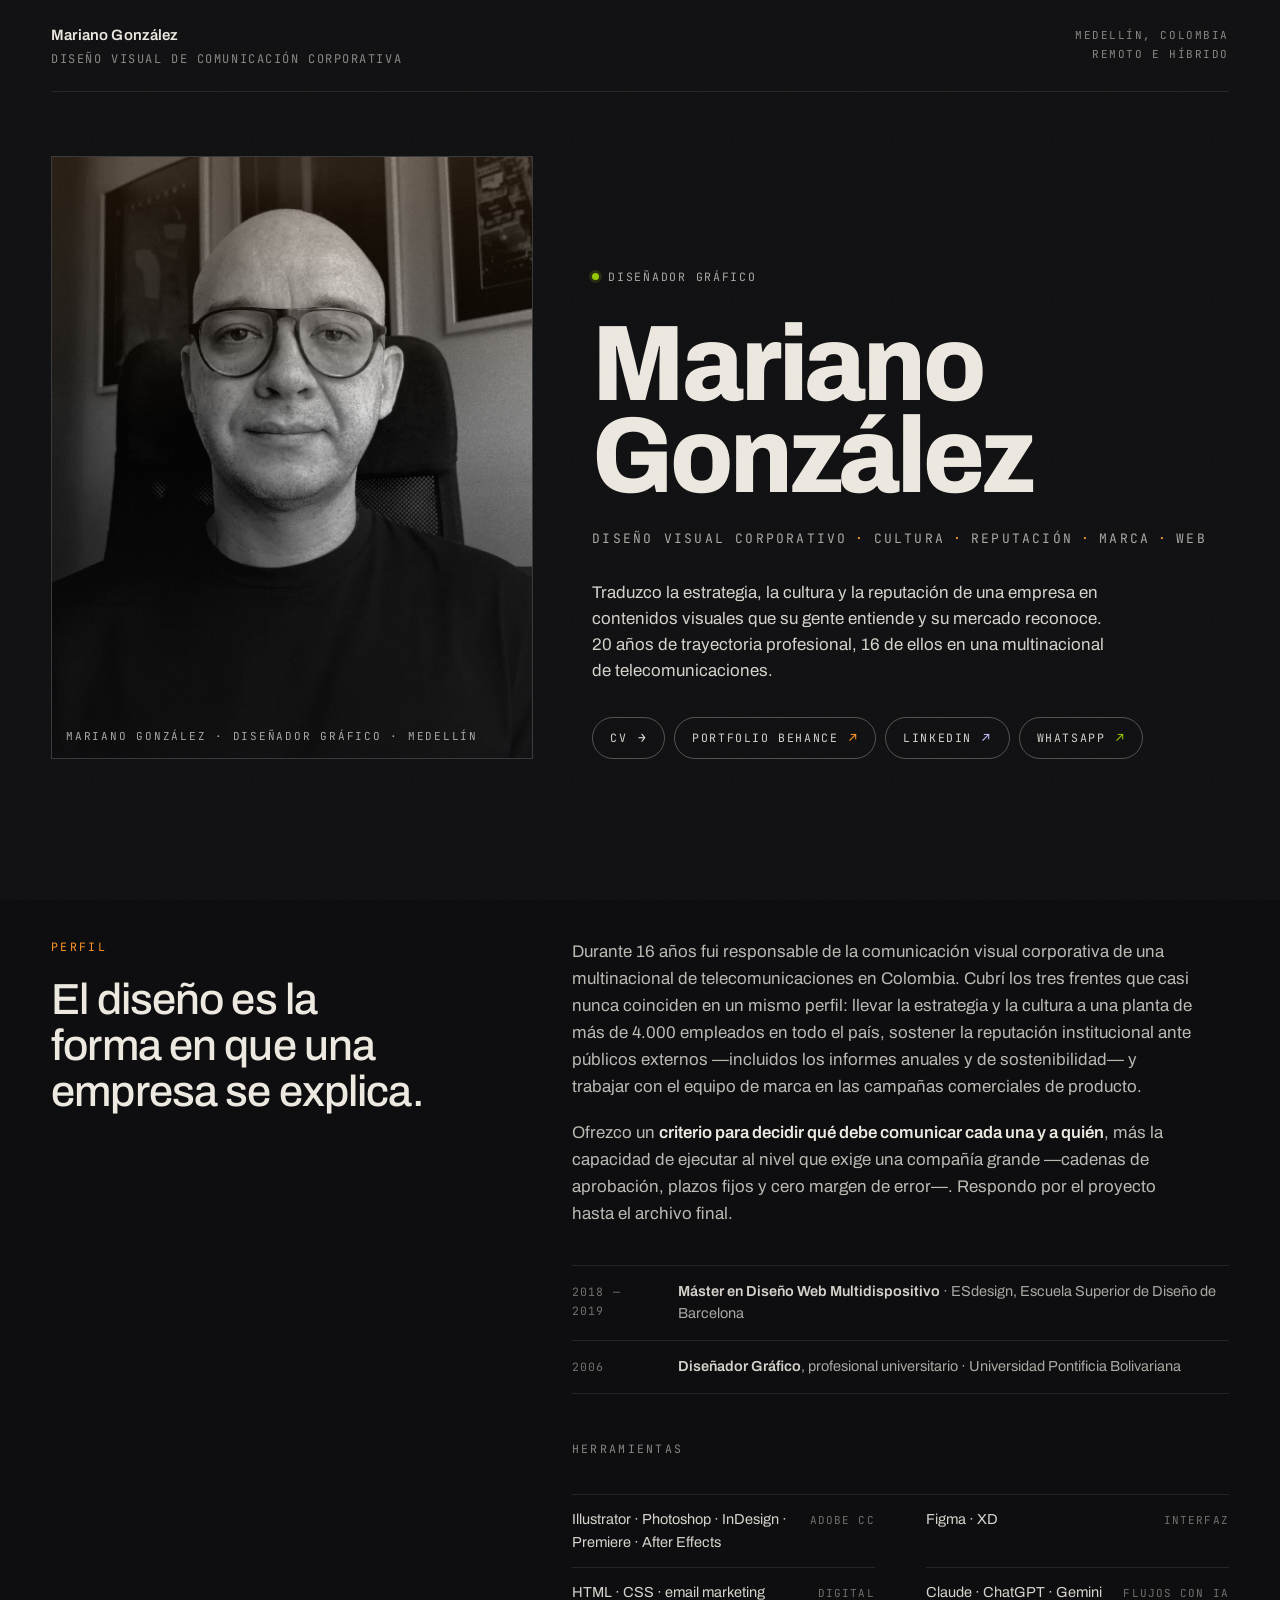
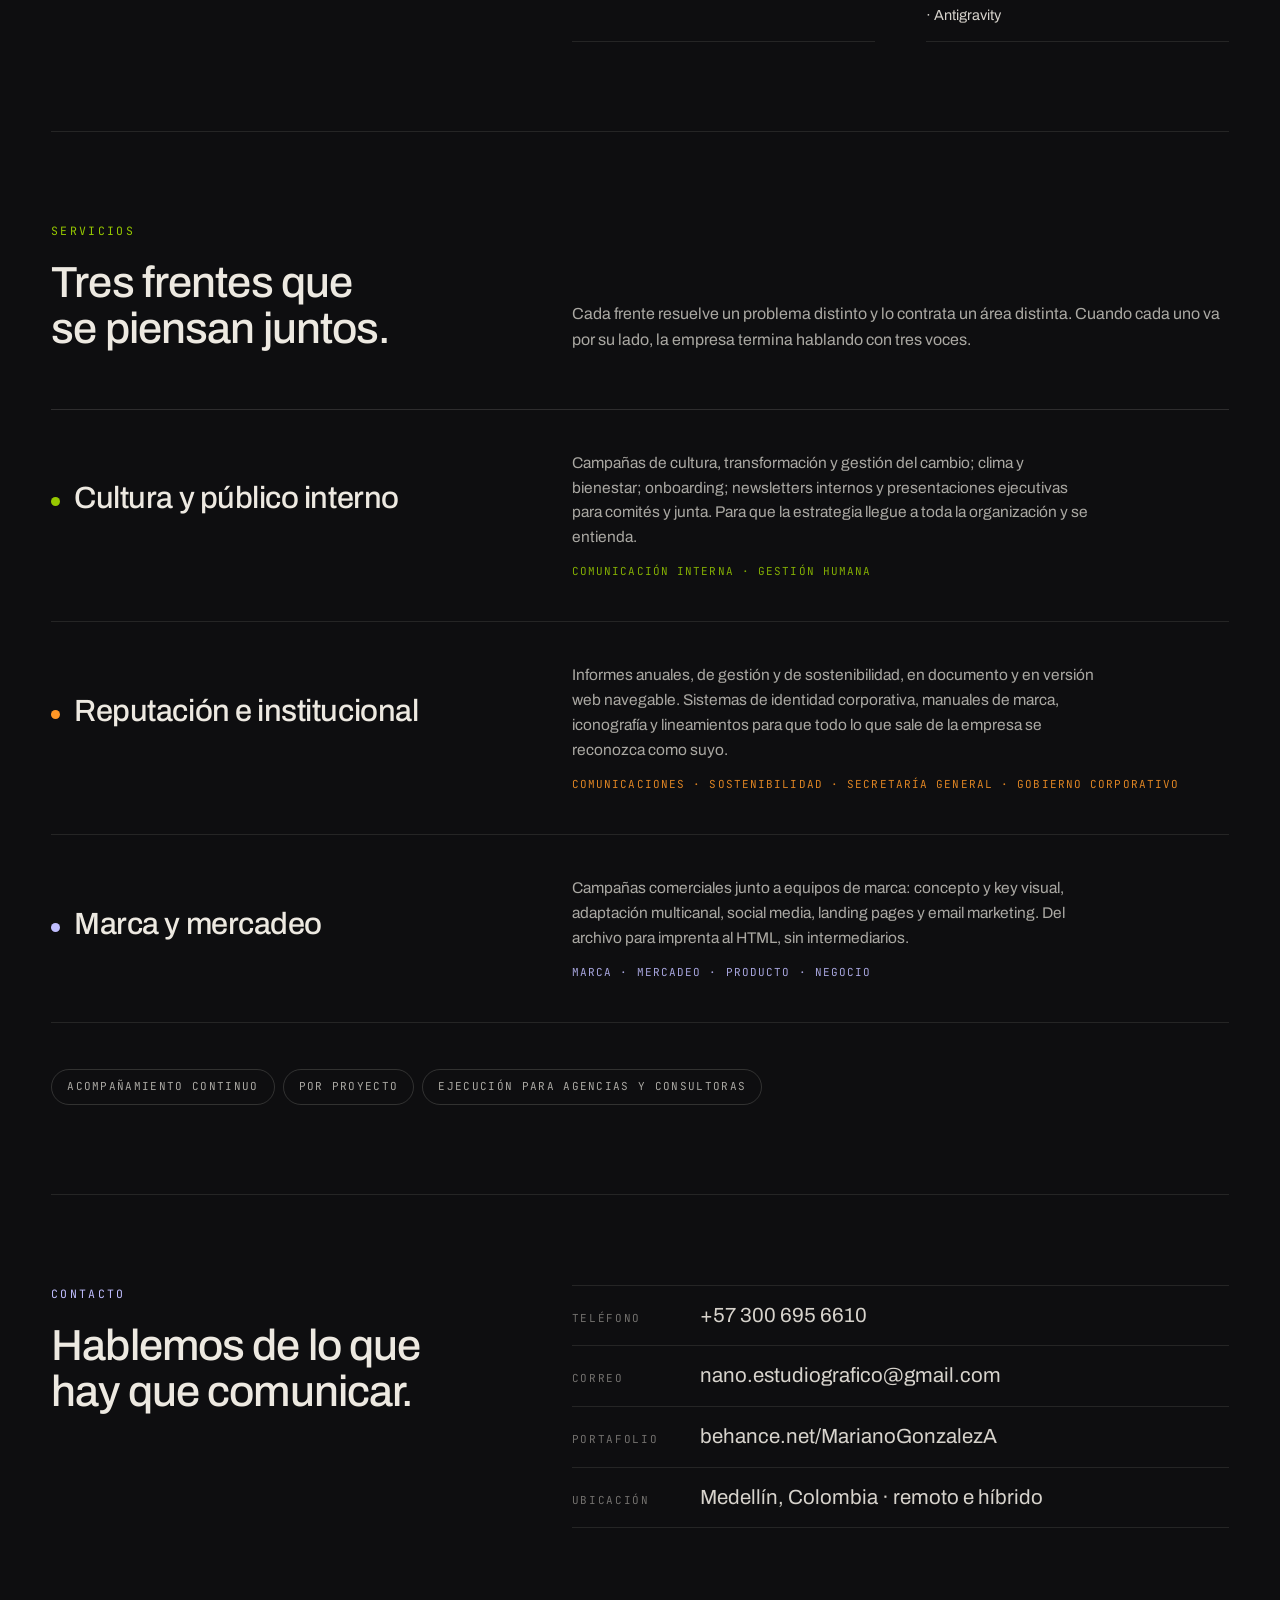
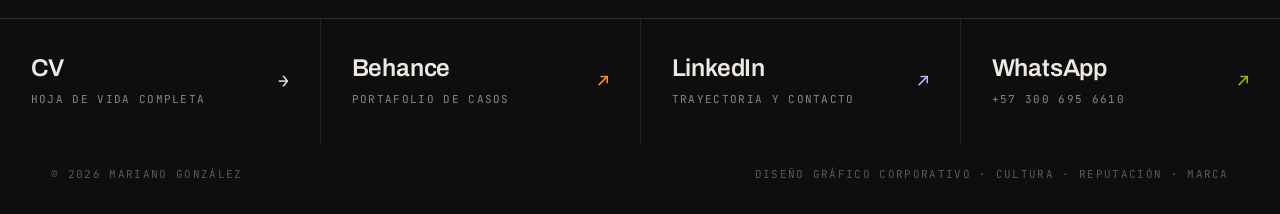
==== commit 90ea70fd: "chore: update contact email address across documentation and site pages" ====
--- a/index.html
+++ b/index.html
@@ -98,7 +98,7 @@
         "description": "Convierto lo que una empresa quiere decir en piezas que su gente entiende y su mercado reconoce.",
         "url": "https://sanmarianito.github.io/Nano-Perfil/",
         "image": "https://sanmarianito.github.io/Nano-Perfil/og-image.jpg",
-        "email": "mailto:sanmarianito@gmail.com",
+        "email": "mailto:nano.estudiografico@gmail.com",
         "telephone": "+573006956610",
         "nationality": { "@type": "Country", "name": "Colombia" },
         "address": {
@@ -380,9 +380,9 @@
           <div class="contact__key">Teléfono</div>
           <div class="contact__val">+57 300 695 6610</div>
         </a>
-        <a class="contact__item" href="mailto:sanmarianito@gmail.com">
+        <a class="contact__item" href="mailto:nano.estudiografico@gmail.com">
           <div class="contact__key">Correo</div>
-          <div class="contact__val">sanmarianito@gmail.com</div>
+          <div class="contact__val">nano.estudiografico@gmail.com</div>
         </a>
         <a class="contact__item" href="https://www.behance.net/MarianoGonzalezA">
           <div class="contact__key">Portafolio</div>
--- a/style.css
+++ b/style.css
@@ -724,3 +724,268 @@
   color:var(--text-ghost);
   max-width:78ch;
 }
+
+/* ==========================================================================
+   Tarifario (tarifario.html)
+   ========================================================================== */
+
+.tabular{font-variant-numeric:tabular-nums}
+
+/* Cabecera del documento. */
+.tar-hero{
+  padding-block:clamp(34px,5vw,72px) clamp(30px,4vw,52px);
+  border-bottom:1px solid var(--line-mid);
+  display:grid;
+  grid-template-columns:minmax(0,.82fr) minmax(0,1.18fr);
+  gap:clamp(20px,4vw,64px);
+  align-items:end;
+}
+@media (max-width:860px){
+  .tar-hero{grid-template-columns:1fr;gap:22px;align-items:start}
+}
+.tar-hero__title{
+  margin:16px 0 0;
+  font-family:var(--font-display);
+  font-weight:800;
+  font-variation-settings:'wdth' 92,'wght' 800;
+  font-size:clamp(38px,6.6vw,96px);
+  line-height:.9;
+  letter-spacing:-.03em;
+  color:var(--text);
+}
+.tar-hero__meta{
+  font-family:var(--font-mono);
+  font-size:11.5px;
+  line-height:1.9;
+  letter-spacing:.1em;
+  text-transform:uppercase;
+  color:var(--text-faint);
+  text-align:right;
+}
+@media (max-width:860px){.tar-hero__meta{text-align:left}}
+
+/* Bajada de secci&oacute;n. */
+.tar-lead{
+  margin:0;
+  font-size:var(--fs-lead);
+  line-height:1.6;
+  color:var(--text-body);
+  max-width:62ch;
+}
+
+/* --- Acompa&ntilde;amiento mensual --- */
+.plans{
+  margin-top:clamp(28px,3.6vw,46px);
+  display:grid;
+  grid-template-columns:repeat(3,minmax(0,1fr));
+  gap:clamp(12px,1.6vw,20px);
+}
+@media (max-width:980px){.plans{grid-template-columns:repeat(2,minmax(0,1fr))}}
+@media (max-width:620px){.plans{grid-template-columns:1fr}}
+
+.plan{
+  background:var(--surface);
+  border:1px solid var(--line-box);
+  padding:clamp(20px,2.4vw,30px);
+  display:flex;
+  flex-direction:column;
+}
+.plan__name{
+  font-family:var(--font-mono);
+  font-size:11.5px;
+  letter-spacing:.17em;
+  text-transform:uppercase;
+  color:var(--plan-color,var(--accent));
+}
+.plan__value{
+  display:block;
+  margin-top:clamp(14px,1.8vw,20px);
+  font-family:var(--font-display);
+  font-weight:800;
+  font-variation-settings:'wdth' 100,'wght' 800;
+  font-size:clamp(28px,3.2vw,44px);
+  line-height:1;
+  letter-spacing:-.025em;
+  color:var(--text);
+}
+.plan__hours{
+  margin-top:10px;
+  font-family:var(--font-mono);
+  font-size:11px;
+  letter-spacing:.12em;
+  text-transform:uppercase;
+  color:var(--text-dim);
+}
+.plan__dl{
+  margin:clamp(18px,2.2vw,26px) 0 0;
+  border-top:1px solid var(--line-soft);
+}
+.plan__row{
+  display:grid;
+  grid-template-columns:minmax(0,1fr);
+  gap:4px;
+  padding-block:12px;
+  border-bottom:1px solid var(--line-soft);
+}
+.plan__row:last-child{border-bottom:0;padding-bottom:0}
+.plan__k{
+  font-family:var(--font-mono);
+  font-size:10.5px;
+  letter-spacing:.14em;
+  text-transform:uppercase;
+  color:var(--text-faint);
+}
+.plan__v{margin:0;font-size:14.5px;line-height:1.5;color:var(--text-muted)}
+
+.plans__rules{
+  margin-top:clamp(18px,2.2vw,26px);
+  font-size:14.5px;
+  line-height:1.65;
+  color:var(--text-dim);
+  max-width:78ch;
+}
+
+/* --- Servicios por proyecto --- */
+.svc-group{margin-top:clamp(30px,3.8vw,50px)}
+.svc-group__head{
+  display:flex;
+  align-items:baseline;
+  justify-content:space-between;
+  gap:16px;
+  padding-bottom:clamp(12px,1.4vw,18px);
+  border-bottom:1px solid var(--line-mid);
+}
+.svc-group__title{
+  margin:0;
+  display:flex;
+  align-items:baseline;
+  gap:14px;
+  font-family:var(--font-display);
+  font-weight:500;
+  font-variation-settings:'wdth' 100,'wght' 500;
+  font-size:var(--fs-row);
+  line-height:1.1;
+  letter-spacing:-.015em;
+  color:var(--text);
+}
+.svc-group__from{
+  flex:0 0 auto;
+  font-family:var(--font-mono);
+  font-size:11px;
+  letter-spacing:.16em;
+  text-transform:uppercase;
+  color:var(--text-faint);
+}
+
+.svc-list{margin:0}
+
+.svc{
+  display:grid;
+  grid-template-columns:minmax(0,1fr) auto;
+  column-gap:clamp(18px,3vw,48px);
+  align-items:baseline;
+  padding:15px 14px;
+  margin-inline:-14px;
+  border-bottom:1px solid var(--line-soft);
+  transition:background var(--t-mid) var(--ease-out);
+}
+.svc:hover{background:var(--hover-row)}
+.svc__name{
+  grid-column:1;
+  grid-row:1;
+  font-size:16px;
+  line-height:1.4;
+  color:var(--text-strong);
+}
+.svc__price{
+  grid-column:2;
+  grid-row:1;
+  font-family:var(--font-mono);
+  font-size:14px;
+  letter-spacing:.04em;
+  text-transform:none;
+  color:var(--text-strong);
+  white-space:nowrap;
+  text-align:right;
+}
+.svc__desc{
+  grid-column:1/-1;
+  margin:7px 0 0;
+  font-size:14.5px;
+  line-height:1.6;
+  color:var(--text-muted);
+  max-width:64ch;
+}
+@media (max-width:620px){
+  .svc{grid-template-columns:1fr}
+  .svc__price{grid-column:1;grid-row:2;text-align:left;margin-top:6px}
+  .svc__desc{grid-row:3}
+}
+
+/* --- Condiciones comerciales --- */
+.terms{
+  margin:clamp(28px,3.6vw,46px) 0 0;
+  display:grid;
+  grid-template-columns:repeat(2,minmax(0,1fr));
+  gap:0 clamp(28px,4vw,64px);
+  border-top:1px solid var(--line-soft);
+}
+@media (max-width:760px){.terms{grid-template-columns:1fr}}
+.term{
+  padding-block:16px;
+  border-bottom:1px solid var(--line-soft);
+}
+.term__k{
+  font-family:var(--font-mono);
+  font-size:11px;
+  letter-spacing:.14em;
+  text-transform:uppercase;
+  color:var(--accent);
+}
+.term__v{margin:8px 0 0;font-size:14.5px;line-height:1.6;color:var(--text-muted);max-width:56ch}
+
+/* --- Cierre y contacto --- */
+.close-grid{
+  margin-top:clamp(28px,3.6vw,46px);
+  display:grid;
+  grid-template-columns:repeat(4,minmax(0,1fr));
+  border-top:1px solid var(--line-mid);
+  border-bottom:1px solid var(--line-mid);
+}
+@media (max-width:860px){.close-grid{grid-template-columns:repeat(2,minmax(0,1fr))}}
+@media (max-width:520px){.close-grid{grid-template-columns:1fr}}
+.close-item{
+  padding:clamp(20px,2.4vw,30px) clamp(14px,1.8vw,24px);
+  border-left:1px solid var(--line-soft);
+  text-decoration:none;
+  display:block;
+  transition:background var(--t-mid) var(--ease-out);
+}
+.close-item:first-child{border-left:0}
+a.close-item:hover{background:var(--hover-row)}
+@media (max-width:860px){
+  .close-item:nth-child(odd){border-left:0}
+  .close-item:nth-child(n+3){border-top:1px solid var(--line-soft)}
+}
+@media (max-width:520px){
+  .close-item{border-left:0;border-top:1px solid var(--line-soft)}
+  .close-item:first-child{border-top:0}
+}
+.close-item__k{
+  font-family:var(--font-mono);
+  font-size:10.5px;
+  letter-spacing:.15em;
+  text-transform:uppercase;
+  color:var(--text-faint);
+}
+.close-item__v{
+  margin-top:10px;
+  font-size:15.5px;
+  line-height:1.4;
+  color:var(--text-strong);
+  word-break:break-word;
+  transition:color var(--t-mid) var(--ease-out);
+}
+a.close-item:hover .close-item__v{color:var(--accent)}
+
+.close-actions{margin-top:clamp(24px,3vw,36px)}
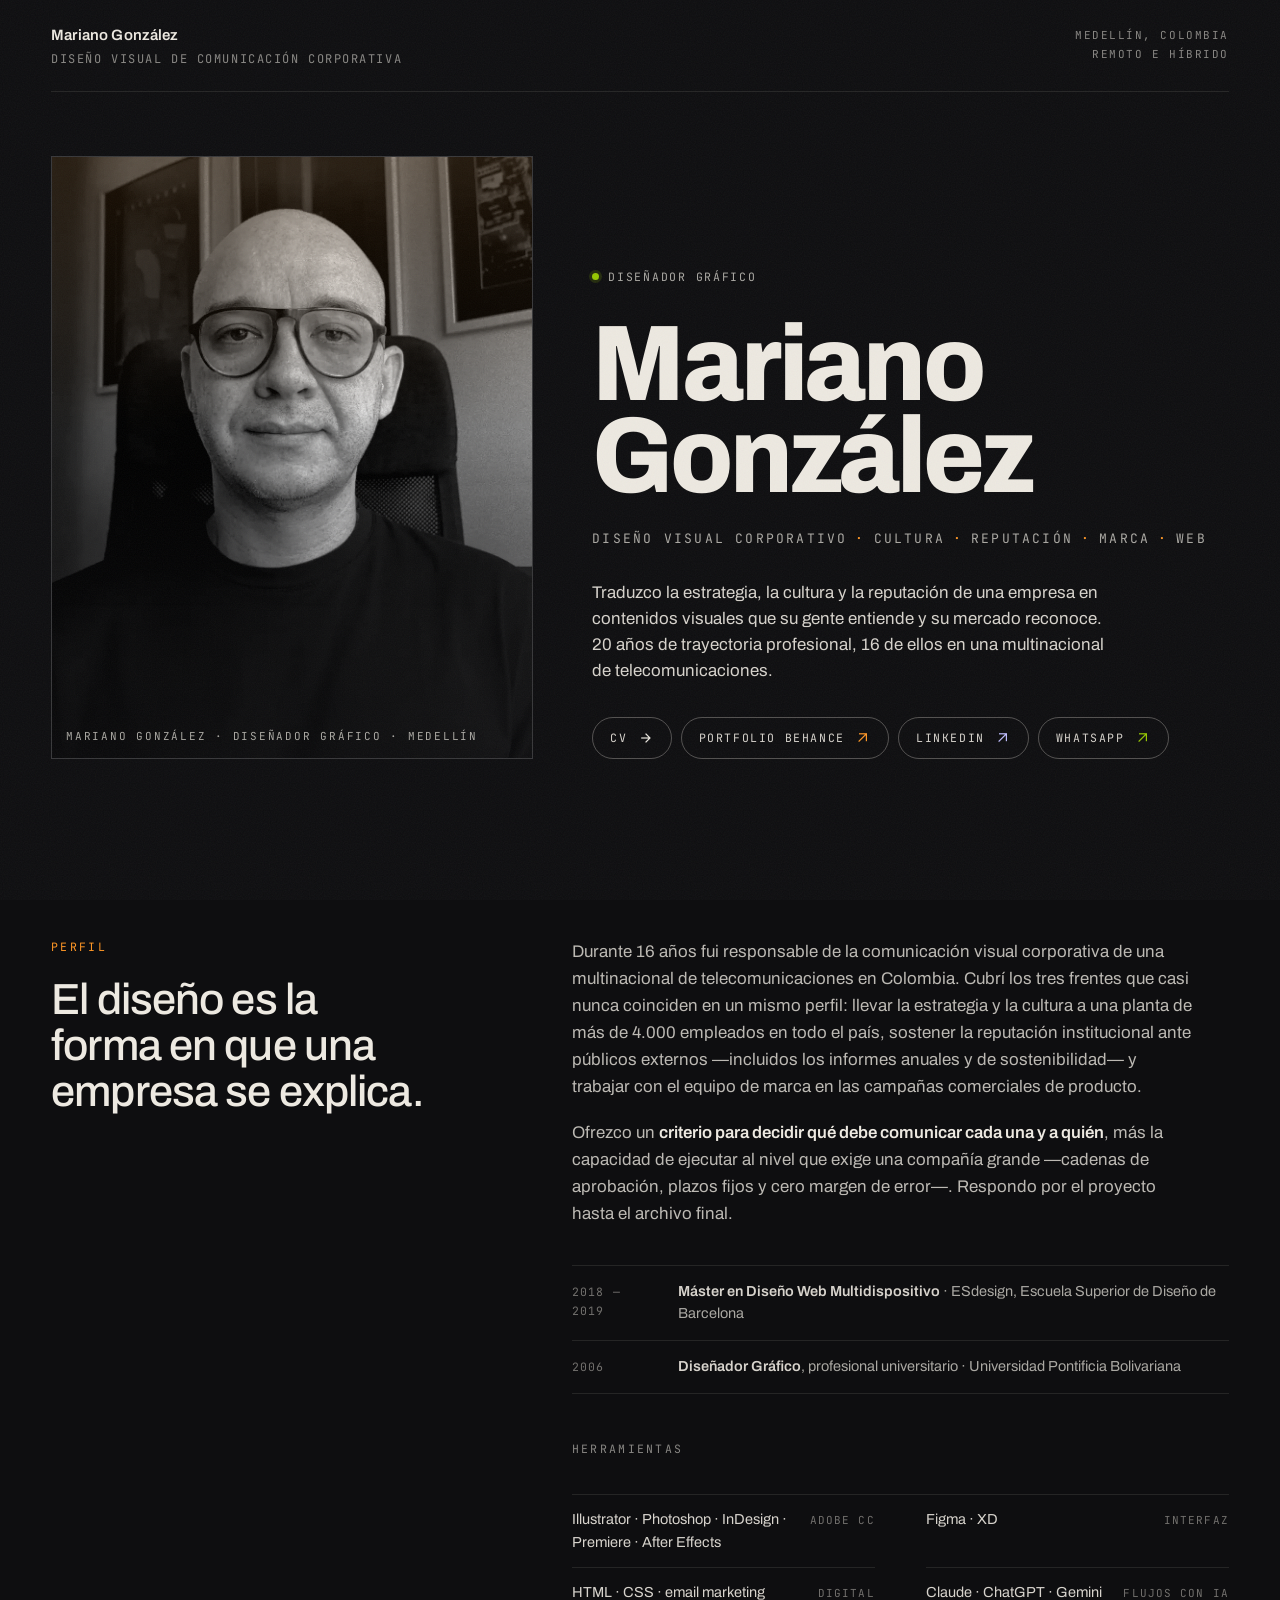
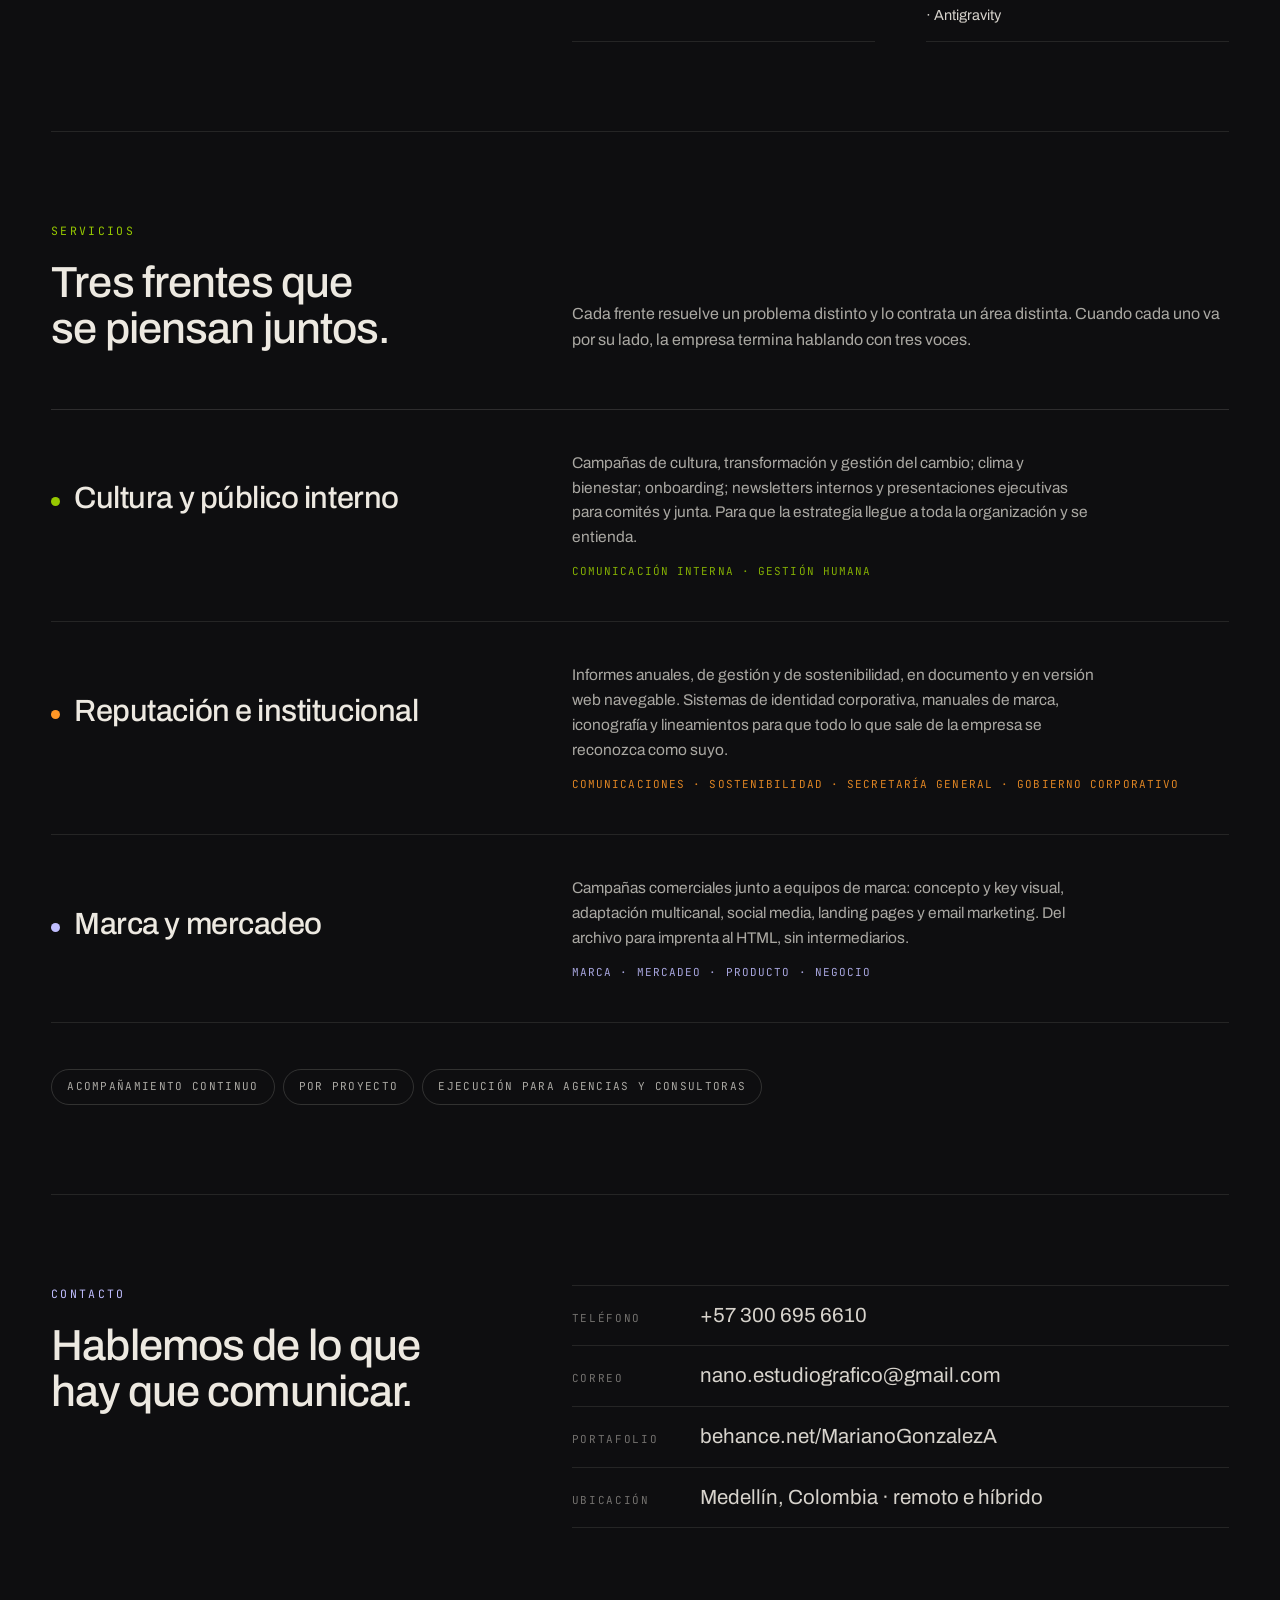
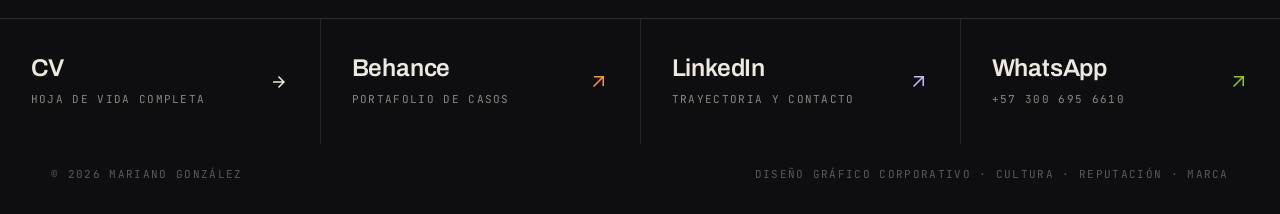
==== commit 37b7d90f: "refactor: reorganize asset directory paths and integrate Material Symbols icons in contact card UI" ====
--- a/index.html
+++ b/index.html
@@ -22,8 +22,8 @@
   <meta property="og:title" content="Mariano González — Diseño gráfico corporativo y páginas web">
   <meta property="og:description"
     content="Diseño gráfico corporativo, identidad de marca, landing pages y páginas web. Lo que una empresa quiere decir, en piezas que su gente entiende.">
-  <meta property="og:image" content="https://sanmarianito.github.io/Nano-Perfil/og-image.jpg">
-  <meta property="og:image:secure_url" content="https://sanmarianito.github.io/Nano-Perfil/og-image.jpg">
+  <meta property="og:image" content="https://sanmarianito.github.io/Nano-Perfil/img/og-image.jpg">
+  <meta property="og:image:secure_url" content="https://sanmarianito.github.io/Nano-Perfil/img/og-image.jpg">
   <meta property="og:image:type" content="image/jpeg">
   <meta property="og:image:width" content="1200">
   <meta property="og:image:height" content="630">
@@ -38,21 +38,21 @@
   <meta name="twitter:title" content="Mariano González — Diseño gráfico corporativo y páginas web">
   <meta name="twitter:description"
     content="Diseño gráfico corporativo, identidad de marca, landing pages y páginas web. Lo que una empresa quiere decir, en piezas que su gente entiende.">
-  <meta name="twitter:image" content="https://sanmarianito.github.io/Nano-Perfil/og-image.jpg">
+  <meta name="twitter:image" content="https://sanmarianito.github.io/Nano-Perfil/img/og-image.jpg">
   <meta name="twitter:image:alt" content="Nano. — Mariano González, diseño gráfico corporativo, landing pages y páginas web">
 
   <!-- Favicons & App Icons (adaptive dark/light mode) -->
-  <link rel="icon" type="image/png" sizes="32x32" href="favicon-light-32.png" media="(prefers-color-scheme: light)">
-  <link rel="icon" type="image/png" sizes="16x16" href="favicon-light-16.png" media="(prefers-color-scheme: light)">
-  <link rel="icon" type="image/png" sizes="48x48" href="favicon-light-48.png" media="(prefers-color-scheme: light)">
-  <link rel="icon" type="image/png" sizes="32x32" href="favicon-dark-32.png" media="(prefers-color-scheme: dark)">
-  <link rel="icon" type="image/png" sizes="16x16" href="favicon-dark-16.png" media="(prefers-color-scheme: dark)">
-  <link rel="icon" type="image/png" sizes="48x48" href="favicon-dark-48.png" media="(prefers-color-scheme: dark)">
-  <link rel="apple-touch-icon" sizes="180x180" href="apple-touch-icon-dark.png">
+  <link rel="icon" type="image/png" sizes="32x32" href="img/iconos/favicon-light-32.png" media="(prefers-color-scheme: light)">
+  <link rel="icon" type="image/png" sizes="16x16" href="img/iconos/favicon-light-16.png" media="(prefers-color-scheme: light)">
+  <link rel="icon" type="image/png" sizes="48x48" href="img/iconos/favicon-light-48.png" media="(prefers-color-scheme: light)">
+  <link rel="icon" type="image/png" sizes="32x32" href="img/iconos/favicon-dark-32.png" media="(prefers-color-scheme: dark)">
+  <link rel="icon" type="image/png" sizes="16x16" href="img/iconos/favicon-dark-16.png" media="(prefers-color-scheme: dark)">
+  <link rel="icon" type="image/png" sizes="48x48" href="img/iconos/favicon-dark-48.png" media="(prefers-color-scheme: dark)">
+  <link rel="apple-touch-icon" sizes="180x180" href="img/iconos/apple-touch-icon-dark.png">
   <link rel="manifest" href="site.webmanifest">
 
   <!-- Recursos críticos -->
-  <link rel="preload" as="image" href="retrato.webp" fetchpriority="high">
+  <link rel="preload" as="image" href="img/retrato.webp" fetchpriority="high">
 
   <!-- Fuentes -->
   <link rel="preconnect" href="https://fonts.googleapis.com">
@@ -60,7 +60,8 @@
   <link
     href="https://fonts.googleapis.com/css2?family=Archivo:wdth,wght@75..125,300..900&family=JetBrains+Mono:wght@400;500&display=swap"
     rel="stylesheet">
-  <link rel="stylesheet" href="style.css">
+  <link href="https://fonts.googleapis.com/css2?family=Material+Symbols+Outlined:opsz,wght@20,300&icon_names=add,arrow_back,arrow_downward,arrow_forward,arrow_outward&display=block" rel="stylesheet">
+  <link rel="stylesheet" href="css/style.css">
 
   <!-- Structured Data (JSON-LD) -->
   <script type="application/ld+json">
@@ -82,7 +83,7 @@
         "name": "Mariano González — Diseño visual de comunicación corporativa",
         "isPartOf": { "@id": "https://sanmarianito.github.io/Nano-Perfil/#website" },
         "inLanguage": "es-CO",
-        "primaryImageOfPage": "https://sanmarianito.github.io/Nano-Perfil/og-image.jpg",
+        "primaryImageOfPage": "https://sanmarianito.github.io/Nano-Perfil/img/og-image.jpg",
         "mainEntity": { "@id": "https://sanmarianito.github.io/Nano-Perfil/#persona" }
       },
       {
@@ -97,7 +98,7 @@
         ],
         "description": "Convierto lo que una empresa quiere decir en piezas que su gente entiende y su mercado reconoce.",
         "url": "https://sanmarianito.github.io/Nano-Perfil/",
-        "image": "https://sanmarianito.github.io/Nano-Perfil/og-image.jpg",
+        "image": "https://sanmarianito.github.io/Nano-Perfil/img/og-image.jpg",
         "email": "mailto:nano.estudiografico@gmail.com",
         "telephone": "+573006956610",
         "nationality": { "@type": "Country", "name": "Colombia" },
@@ -181,7 +182,7 @@
        ==================================================================== -->
     <section class="hero">
       <figure class="portrait" style="margin:0">
-        <img src="retrato.webp" width="1000" height="1250" fetchpriority="high" decoding="async"
+        <img src="img/retrato.webp" width="1000" height="1250" fetchpriority="high" decoding="async"
           alt="Mariano González, diseñador gráfico de comunicación corporativa en Medellín, Colombia">
         <figcaption class="portrait__tag">Mariano González · Diseñador Gráfico · Medellín</figcaption>
       </figure>
@@ -211,16 +212,16 @@
 
         <div class="hero__links">
           <a class="pill-link" style="--pill-color:var(--bone)" href="cv.html">
-            CV <span class="pill-link__arrow" aria-hidden="true">&#8594;</span>
+            CV <span class="pill-link__arrow material-symbols-outlined" aria-hidden="true">arrow_forward</span>
           </a>
           <a class="pill-link" style="--pill-color:var(--accent)" href="https://www.behance.net/MarianoGonzalezA">
-            Portfolio Behance <span class="pill-link__arrow" aria-hidden="true">&#8599;</span>
+            Portfolio Behance <span class="pill-link__arrow material-symbols-outlined" aria-hidden="true">arrow_outward</span>
           </a>
           <a class="pill-link" style="--pill-color:var(--accent-dg)" href="https://www.linkedin.com/in/mariano-nano">
-            LinkedIn <span class="pill-link__arrow" aria-hidden="true">&#8599;</span>
+            LinkedIn <span class="pill-link__arrow material-symbols-outlined" aria-hidden="true">arrow_outward</span>
           </a>
           <a class="pill-link" style="--pill-color:var(--accent-ci)" href="https://wa.me/573006956610">
-            WhatsApp <span class="pill-link__arrow" aria-hidden="true">&#8599;</span>
+            WhatsApp <span class="pill-link__arrow material-symbols-outlined" aria-hidden="true">arrow_outward</span>
           </a>
         </div>
       </div>
@@ -406,7 +407,7 @@
         <span class="bar__label">CV</span>
         <span class="bar__sub">Hoja de vida completa</span>
       </span>
-      <span class="bar__arrow" aria-hidden="true">&#8594;</span>
+      <span class="bar__arrow material-symbols-outlined" aria-hidden="true">arrow_forward</span>
     </a>
 
     <a class="bar__btn" style="--btn-color:var(--accent)" href="https://www.behance.net/MarianoGonzalezA">
@@ -414,7 +415,7 @@
         <span class="bar__label">Behance</span>
         <span class="bar__sub">Portafolio de casos</span>
       </span>
-      <span class="bar__arrow" aria-hidden="true">↗</span>
+      <span class="bar__arrow material-symbols-outlined" aria-hidden="true">arrow_outward</span>
     </a>
 
     <a class="bar__btn" style="--btn-color:var(--accent-dg)" href="https://www.linkedin.com/in/mariano-nano">
@@ -422,7 +423,7 @@
         <span class="bar__label">LinkedIn</span>
         <span class="bar__sub">Trayectoria y contacto</span>
       </span>
-      <span class="bar__arrow" aria-hidden="true">↗</span>
+      <span class="bar__arrow material-symbols-outlined" aria-hidden="true">arrow_outward</span>
     </a>
 
     <a class="bar__btn" style="--btn-color:var(--accent-ci)" href="https://wa.me/573006956610">
@@ -430,7 +431,7 @@
         <span class="bar__label">WhatsApp</span>
         <span class="bar__sub">+57 300 695 6610</span>
       </span>
-      <span class="bar__arrow" aria-hidden="true">↗</span>
+      <span class="bar__arrow material-symbols-outlined" aria-hidden="true">arrow_outward</span>
     </a>
   </nav>
 
--- a/css/style.css
+++ b/css/style.css
@@ -0,0 +1,1207 @@
+
+/* ==========================================================================
+   Tokens — heredados de nano-estudio (css/tokens.css)
+   ========================================================================== */
+:root{
+  --ink:#0E0E10;
+  --surface:#16161A;
+  --bone:#EDE9E1;
+
+  --accent:#FF9726;      /* Reputación / marca personal */
+  --accent-ci:#96C800;   /* Cultura y público interno */
+  --accent-dg:#C0BEFF;   /* Marca y mercadeo */
+
+  --text:rgb(237 233 225);
+  --text-strong:rgb(237 233 225 / .90);
+  --text-body:rgb(237 233 225 / .78);
+  --text-muted:rgb(237 233 225 / .70);
+  --text-dim:rgb(237 233 225 / .55);
+  --text-faint:rgb(237 233 225 / .45);
+  --text-ghost:rgb(237 233 225 / .34);
+
+  --line-soft:rgb(237 233 225 / .10);
+  --line:rgb(237 233 225 / .12);
+  --line-mid:rgb(237 233 225 / .14);
+  --line-box:rgb(237 233 225 / .16);
+  --line-btn:rgb(237 233 225 / .30);
+  --hover-row:rgb(237 233 225 / .05);
+
+  --font-display:'Archivo',Helvetica,Arial,sans-serif;
+  --font-body:'Archivo',Helvetica,Arial,sans-serif;
+  --font-mono:'JetBrains Mono',ui-monospace,SFMono-Regular,Menlo,monospace;
+
+  --fs-name:clamp(44px,8.4vw,132px);
+  --fs-h2:clamp(26px,3.4vw,46px);
+  --fs-row:clamp(21px,2.4vw,34px);
+  --fs-stat:clamp(30px,3.6vw,52px);
+  --fs-lead:clamp(16px,1.32vw,20px);
+
+  --pad-x:clamp(20px,4vw,56px);
+  --pad-y:clamp(52px,7vw,104px);
+
+  --ease-out:cubic-bezier(.16,1,.3,1);
+  --t-mid:.35s;
+}
+
+/* Página de una sola atmósfera: se compromete con el mundo oscuro de NANO
+   y pinta cada color de forma explícita, en cualquier tema del visor. */
+
+*{box-sizing:border-box}
+
+body{
+  margin:0;
+  background:var(--ink);
+  color:var(--text-body);
+  font-family:var(--font-body);
+  font-variation-settings:'wdth' 100;
+  font-size:16px;
+  line-height:1.6;
+  -webkit-font-smoothing:antialiased;
+  position:relative;
+}
+
+/* Grano sobre toda la página, como en el sitio del estudio. */
+.noise{
+  position:fixed;
+  inset:0;
+  z-index:80;
+  pointer-events:none;
+  opacity:.05;
+  background-image:url("data:image/svg+xml;utf8,<svg xmlns='http://www.w3.org/2000/svg' width='160' height='160'><filter id='n'><feTurbulence type='fractalNoise' baseFrequency='.85' numOctaves='3'/></filter><rect width='160' height='160' filter='url(%23n)'/></svg>");
+}
+
+a{color:inherit}
+
+.wrap{max-width:1440px;margin:0 auto;padding-inline:var(--pad-x)}
+
+.mono{
+  font-family:var(--font-mono);
+  font-size:12px;
+  letter-spacing:.14em;
+  text-transform:uppercase;
+  color:var(--text-dim);
+}
+
+.rule{border:0;border-top:1px solid var(--line-soft);margin:0}
+
+/* Íconos de Material Symbols dentro de una línea de texto. */
+.icon{font-size:1.1em;vertical-align:-.2em}
+
+/* ==========================================================================
+   Cabecera
+   ========================================================================== */
+.head{
+  display:flex;
+  align-items:flex-start;
+  justify-content:space-between;
+  gap:24px;
+  padding-block:26px 22px;
+  border-bottom:1px solid var(--line-soft);
+}
+.head__name{
+  font-family:var(--font-display);
+  font-weight:600;
+  font-size:15px;
+  letter-spacing:.01em;
+  color:var(--text);
+  line-height:1.2;
+}
+.head__role{margin-top:6px;font-size:12px;letter-spacing:.13em}
+.head__place{text-align:right;line-height:1.7;font-size:11px}
+
+/* ==========================================================================
+   Hero
+   ========================================================================== */
+.hero{
+  display:grid;
+  grid-template-columns:minmax(0,1fr) minmax(0,1.32fr);
+  gap:clamp(28px,4.6vw,72px);
+  align-items:end;
+  padding-block:clamp(34px,5vw,76px) var(--pad-y);
+}
+@media (max-width:860px){
+  .hero{grid-template-columns:1fr;align-items:start}
+}
+
+.portrait{
+  position:relative;
+  aspect-ratio:4/5;
+  background:var(--surface);
+  border:1px solid var(--line-box);
+  overflow:hidden;
+}
+.portrait img{
+  width:100%;
+  height:100%;
+  object-fit:cover;
+  display:block;
+  filter:grayscale(1) contrast(1.06);
+}
+/* Velo cálido: el acento entra en la foto sin teñirla del todo. */
+.portrait::after{
+  content:"";
+  position:absolute;
+  inset:0;
+  background:linear-gradient(180deg,rgb(255 151 38 / .10) 0%,rgb(14 14 16 / 0) 46%,rgb(14 14 16 / .72) 100%);
+  pointer-events:none;
+}
+.portrait__tag{
+  position:absolute;
+  left:14px;
+  bottom:12px;
+  z-index:2;
+  font-family:var(--font-mono);
+  font-size:11px;
+  letter-spacing:.16em;
+  text-transform:uppercase;
+  color:var(--text-muted);
+}
+.status{
+  display:inline-flex;
+  align-items:center;
+  gap:9px;
+  font-family:var(--font-mono);
+  font-size:11.5px;
+  letter-spacing:.15em;
+  text-transform:uppercase;
+  color:var(--text-muted);
+}
+.status__dot{
+  width:7px;height:7px;border-radius:50%;
+  background:var(--accent-ci);
+  box-shadow:0 0 0 3px rgb(150 200 0 / .16);
+}
+
+.hero__name{
+  font-family:var(--font-display);
+  font-weight:800;
+  font-variation-settings:'wdth' 92,'wght' 800;
+  font-size:var(--fs-name);
+  line-height:.86;
+  letter-spacing:-.03em;
+  color:var(--text);
+  margin:clamp(18px,2.4vw,34px) 0 0;
+  text-wrap:balance;
+}
+.hero__disciplines{
+  margin-top:clamp(16px,2vw,26px);
+  display:flex;
+  flex-wrap:wrap;
+  gap:8px 0;
+  align-items:center;
+  font-family:var(--font-mono);
+  font-size:clamp(11px,1.05vw,13px);
+  letter-spacing:.17em;
+  text-transform:uppercase;
+  color:var(--text-muted);
+}
+.hero__disciplines i{font-style:normal}
+.hero__disciplines span{
+  display:inline-block;
+  width:26px;
+  text-align:center;
+  color:var(--accent);
+}
+.hero__lead{
+  margin:clamp(20px,2.4vw,30px) 0 0;
+  font-size:var(--fs-lead);
+  line-height:1.55;
+  max-width:52ch;
+  color:var(--text-strong);
+}
+
+/* Accesos directos del hero. Mismos tres destinos que la barra del pie,
+   en formato compacto para quien no baja. */
+.hero__links{
+  display:flex;
+  flex-wrap:wrap;
+  gap:9px;
+  margin-top:clamp(22px,2.6vw,32px);
+}
+.pill-link{
+  --pill-color:var(--bone);
+  display:inline-flex;
+  align-items:center;
+  gap:10px;
+  padding:11px 17px;
+  border:1px solid var(--line-btn);
+  border-radius:999px;
+  font-family:var(--font-mono);
+  font-size:11.5px;
+  letter-spacing:.14em;
+  text-transform:uppercase;
+  color:var(--text-strong);
+  text-decoration:none;
+  transition:background var(--t-mid) var(--ease-out),
+             border-color var(--t-mid) var(--ease-out),
+             color var(--t-mid) var(--ease-out);
+}
+.pill-link:hover,.pill-link:focus-visible{
+  background:var(--pill-color);
+  border-color:var(--pill-color);
+  color:var(--ink);
+  outline:none;
+}
+.pill-link__arrow{
+  font-size:16px;
+  line-height:1;
+  color:var(--pill-color);
+  transition:color var(--t-mid) var(--ease-out),transform var(--t-mid) var(--ease-out);
+}
+.pill-link:hover .pill-link__arrow,
+.pill-link:focus-visible .pill-link__arrow{
+  color:var(--ink);
+  transform:translate(2px,-2px);
+}
+
+/* ==========================================================================
+   Cifras
+   ========================================================================== */
+/* Encabezado de la banda de cifras. */
+.figures-head{
+  display:flex;
+  flex-wrap:wrap;
+  align-items:baseline;
+  justify-content:space-between;
+  gap:8px 28px;
+  padding-block:0 clamp(15px,1.8vw,22px);
+}
+.figures-title{
+  margin:0;
+  font-family:var(--font-display);
+  font-weight:500;
+  font-variation-settings:'wdth' 100,'wght' 500;
+  font-size:clamp(19px,1.9vw,27px);
+  line-height:1.15;
+  letter-spacing:-.015em;
+  color:var(--text);
+}
+.figures-source{
+  font-family:var(--font-mono);
+  font-size:11px;
+  letter-spacing:.11em;
+  text-transform:uppercase;
+  color:var(--text-faint);
+}
+
+.figures{
+  display:grid;
+  grid-template-columns:repeat(4,1fr);
+  border-top:1px solid var(--line-mid);
+  border-bottom:1px solid var(--line-mid);
+}
+@media (max-width:820px){.figures{grid-template-columns:repeat(2,1fr)}}
+@media (max-width:420px){.figures{grid-template-columns:1fr}}
+
+.fig{
+  padding:clamp(24px,3vw,38px) clamp(16px,2vw,28px) clamp(26px,3vw,40px);
+  border-left:1px solid var(--line-soft);
+}
+.fig:first-child{border-left:0}
+@media (max-width:820px){
+  .fig:nth-child(odd){border-left:0}
+  .fig:nth-child(n+3){border-top:1px solid var(--line-soft)}
+}
+@media (max-width:420px){
+  .fig{border-left:0}
+  .fig+.fig{border-top:1px solid var(--line-soft)}
+}
+.fig__value{
+  font-family:var(--font-display);
+  font-weight:800;
+  font-variation-settings:'wdth' 95,'wght' 800;
+  font-size:var(--fs-stat);
+  line-height:1;
+  letter-spacing:-.02em;
+  color:var(--fig-color,var(--text));
+  font-variant-numeric:tabular-nums;
+}
+.fig__label{
+  margin-top:12px;
+  font-family:var(--font-mono);
+  font-size:11.5px;
+  line-height:1.65;
+  letter-spacing:.09em;
+  text-transform:uppercase;
+  color:var(--text-dim);
+  max-width:24ch;
+}
+
+/* ==========================================================================
+   Secciones
+   ========================================================================== */
+.section{padding-block:var(--pad-y)}
+.section+.section{border-top:1px solid var(--line-soft)}
+
+.eyebrow{
+  font-family:var(--font-mono);
+  font-size:11.5px;
+  letter-spacing:.2em;
+  text-transform:uppercase;
+  color:var(--accent);
+}
+
+.split{
+  display:grid;
+  grid-template-columns:minmax(0,.82fr) minmax(0,1.18fr);
+  gap:clamp(28px,5vw,80px);
+}
+@media (max-width:860px){.split{grid-template-columns:1fr;gap:26px}}
+
+.h2{
+  font-family:var(--font-display);
+  font-weight:500;
+  font-variation-settings:'wdth' 100,'wght' 500;
+  font-size:var(--fs-h2);
+  line-height:1.06;
+  letter-spacing:-.02em;
+  color:var(--text);
+  margin:20px 0 0;
+  text-wrap:balance;
+  max-width:16ch;
+}
+
+.prose p{margin:0 0 1.1em;font-size:var(--fs-lead);line-height:1.6;max-width:62ch}
+.prose p:last-child{margin-bottom:0}
+.prose strong{color:var(--text);font-weight:600}
+
+.credentials{
+  margin-top:clamp(26px,3vw,40px);
+  display:grid;
+  gap:0;
+  border-top:1px solid var(--line-soft);
+}
+.credential{
+  display:grid;
+  grid-template-columns:88px 1fr;
+  gap:18px;
+  padding-block:15px;
+  border-bottom:1px solid var(--line-soft);
+  align-items:baseline;
+}
+.credential__year{
+  font-family:var(--font-mono);
+  font-size:11.5px;
+  letter-spacing:.1em;
+  color:var(--text-faint);
+  font-variant-numeric:tabular-nums;
+}
+.credential__body{font-size:14.5px;line-height:1.5;color:var(--text-muted)}
+.credential__body b{color:var(--text-strong);font-weight:600}
+@media (max-width:520px){
+  .credential{grid-template-columns:1fr;gap:5px}
+}
+
+/* ==========================================================================
+   Tres frentes
+   ========================================================================== */
+.fronts{border-top:1px solid var(--line-mid);margin-top:clamp(34px,4.4vw,60px)}
+
+.front{
+  display:grid;
+  grid-template-columns:minmax(0,.82fr) minmax(0,1.18fr);
+  gap:clamp(20px,5vw,80px);
+  padding-block:clamp(26px,3.2vw,42px);
+  border-bottom:1px solid var(--line-soft);
+  transition:background var(--t-mid) var(--ease-out);
+}
+.front:hover{background:var(--hover-row)}
+@media (max-width:860px){.front{grid-template-columns:1fr;gap:14px}}
+
+.front__head{display:flex;align-items:baseline;gap:14px}
+.front__dot{
+  flex:0 0 auto;
+  width:9px;height:9px;
+  border-radius:50%;
+  background:var(--front-color);
+  transform:translateY(-2px);
+}
+.front__title{
+  font-family:var(--font-display);
+  font-weight:500;
+  font-variation-settings:'wdth' 100,'wght' 500;
+  font-size:var(--fs-row);
+  line-height:1.1;
+  letter-spacing:-.015em;
+  color:var(--text);
+}
+.front__desc{margin:0;font-size:15.5px;line-height:1.6;color:var(--text-muted);max-width:58ch}
+.front__buyers{
+  margin-top:13px;
+  font-family:var(--font-mono);
+  font-size:11px;
+  letter-spacing:.1em;
+  text-transform:uppercase;
+  color:var(--front-color);
+  opacity:.86;
+}
+
+.modes{
+  margin-top:clamp(30px,3.6vw,46px);
+  display:flex;
+  flex-wrap:wrap;
+  gap:8px;
+}
+.mode{
+  font-family:var(--font-mono);
+  font-size:11px;
+  letter-spacing:.12em;
+  text-transform:uppercase;
+  color:var(--text-muted);
+  border:1px solid var(--line-box);
+  border-radius:999px;
+  padding:8px 15px;
+}
+
+/* ==========================================================================
+   Contacto
+   ========================================================================== */
+.contact{
+  display:grid;
+  grid-template-columns:minmax(0,.82fr) minmax(0,1.18fr);
+  gap:clamp(28px,5vw,80px);
+}
+@media (max-width:860px){.contact{grid-template-columns:1fr;gap:28px}}
+
+.contact__list{display:grid;border-top:1px solid var(--line-soft)}
+.contact__item{
+  display:grid;
+  grid-template-columns:110px 1fr;
+  gap:18px;
+  align-items:baseline;
+  padding-block:16px;
+  border-bottom:1px solid var(--line-soft);
+  text-decoration:none;
+  transition:background var(--t-mid) var(--ease-out);
+}
+a.contact__item:hover{background:var(--hover-row)}
+.contact__key{
+  font-family:var(--font-mono);
+  font-size:11px;
+  letter-spacing:.15em;
+  text-transform:uppercase;
+  color:var(--text-faint);
+}
+.contact__val{
+  font-size:clamp(16px,1.6vw,21px);
+  line-height:1.35;
+  color:var(--text-strong);
+  word-break:break-word;
+}
+a.contact__item:hover .contact__val{color:var(--accent)}
+@media (max-width:520px){
+  .contact__item{grid-template-columns:1fr;gap:5px}
+}
+
+/* ==========================================================================
+   Barra de botones
+   ========================================================================== */
+.bar{
+  display:grid;
+  grid-template-columns:repeat(4,1fr);
+  border-top:1px solid var(--line-mid);
+}
+@media (max-width:1000px){.bar{grid-template-columns:repeat(2,1fr)}}
+@media (max-width:560px){.bar{grid-template-columns:1fr}}
+
+.bar__btn{
+  --btn-color:var(--bone);
+  display:flex;
+  align-items:center;
+  justify-content:space-between;
+  gap:16px;
+  padding:clamp(24px,3vw,36px) clamp(18px,2.4vw,32px);
+  border-left:1px solid var(--line-soft);
+  text-decoration:none;
+  color:var(--text);
+  transition:background var(--t-mid) var(--ease-out),color var(--t-mid) var(--ease-out);
+}
+.bar__btn:first-child{border-left:0}
+@media (max-width:1000px){
+  .bar__btn:nth-child(odd){border-left:0}
+  .bar__btn:nth-child(n+3){border-top:1px solid var(--line-soft)}
+}
+@media (max-width:560px){
+  .bar__btn{border-left:0;border-top:1px solid var(--line-soft)}
+  .bar__btn:first-child{border-top:0}
+}
+.bar__btn:hover,.bar__btn:focus-visible{
+  background:var(--btn-color);
+  color:var(--ink);
+  outline:none;
+}
+.bar__label{
+  font-family:var(--font-display);
+  font-weight:600;
+  font-variation-settings:'wdth' 100,'wght' 600;
+  font-size:clamp(18px,1.9vw,25px);
+  letter-spacing:-.01em;
+  line-height:1.1;
+}
+.bar__sub{
+  display:block;
+  margin-top:7px;
+  font-family:var(--font-mono);
+  font-size:11px;
+  letter-spacing:.12em;
+  text-transform:uppercase;
+  color:var(--text-dim);
+  transition:color var(--t-mid) var(--ease-out);
+}
+.bar__btn:hover .bar__sub,.bar__btn:focus-visible .bar__sub{color:rgb(14 14 16 / .68)}
+.bar__arrow{
+  font-size:20px;
+  color:var(--btn-color);
+  transition:color var(--t-mid) var(--ease-out),transform var(--t-mid) var(--ease-out);
+}
+.bar__btn:hover .bar__arrow,.bar__btn:focus-visible .bar__arrow{
+  color:var(--ink);
+  transform:translate(3px,-3px);
+}
+
+.foot{
+  display:flex;
+  flex-wrap:wrap;
+  gap:10px 24px;
+  justify-content:space-between;
+  padding-block:22px 30px;
+  font-family:var(--font-mono);
+  font-size:11px;
+  letter-spacing:.12em;
+  text-transform:uppercase;
+  color:var(--text-ghost);
+}
+
+:where(a,button):focus-visible{outline:2px solid var(--accent);outline-offset:3px}
+
+@media (prefers-reduced-motion:reduce){
+  *{transition-duration:.01ms !important;animation-duration:.01ms !important}
+}
+
+
+/* ==========================================================================
+   Hoja de vida (cv.html)
+   ========================================================================== */
+
+.backlink{
+  display:inline-flex;
+  align-items:center;
+  gap:9px;
+  font-family:var(--font-mono);
+  font-size:11px;
+  letter-spacing:.15em;
+  text-transform:uppercase;
+  color:var(--text-dim);
+  text-decoration:none;
+  transition:color var(--t-mid) var(--ease-out);
+}
+.backlink:hover,.backlink:focus-visible{color:var(--accent);outline:none}
+.backlink .icon{font-size:15px}
+
+.cv-hero{padding-block:clamp(34px,5vw,72px) clamp(30px,4vw,56px)}
+.cv-hero__title{
+  margin:16px 0 0;
+  font-family:var(--font-display);
+  font-weight:800;
+  font-variation-settings:'wdth' 92,'wght' 800;
+  font-size:clamp(38px,6.6vw,96px);
+  line-height:.9;
+  letter-spacing:-.03em;
+  color:var(--text);
+}
+.cv-hero__role{
+  margin-top:clamp(14px,1.8vw,22px);
+  font-family:var(--font-mono);
+  font-size:clamp(11px,1.05vw,13px);
+  letter-spacing:.17em;
+  text-transform:uppercase;
+  color:var(--text-muted);
+}
+
+/* Fila de contacto en línea, bajo el título. */
+.cv-contact{
+  display:flex;
+  flex-wrap:wrap;
+  gap:9px 0;
+  align-items:center;
+  margin-top:clamp(18px,2.2vw,26px);
+  font-size:14.5px;
+  color:var(--text-muted);
+}
+.cv-contact a{color:var(--text-strong);text-decoration:none;border-bottom:1px solid var(--line-btn)}
+.cv-contact a:hover{color:var(--accent);border-color:var(--accent)}
+.cv-contact em{font-style:normal;color:var(--text-ghost);padding-inline:12px}
+
+/* Puesto de trabajo. */
+.jobs{border-top:1px solid var(--line-mid);margin-top:clamp(28px,3.6vw,48px)}
+.job{
+  display:grid;
+  grid-template-columns:minmax(0,.42fr) minmax(0,1.58fr);
+  gap:clamp(14px,4vw,64px);
+  padding-block:clamp(24px,3vw,38px);
+  border-bottom:1px solid var(--line-soft);
+}
+@media (max-width:760px){.job{grid-template-columns:1fr;gap:12px}}
+
+.job__when{
+  font-family:var(--font-mono);
+  font-size:11.5px;
+  letter-spacing:.1em;
+  text-transform:uppercase;
+  color:var(--text-faint);
+  font-variant-numeric:tabular-nums;
+  line-height:1.7;
+}
+.job__span{display:block;color:var(--text-ghost);letter-spacing:.06em}
+.job__title{
+  margin:0;
+  font-family:var(--font-display);
+  font-weight:500;
+  font-variation-settings:'wdth' 100,'wght' 500;
+  font-size:clamp(19px,2vw,27px);
+  line-height:1.15;
+  letter-spacing:-.015em;
+  color:var(--text);
+}
+.job__org{
+  margin-top:7px;
+  font-family:var(--font-mono);
+  font-size:11.5px;
+  letter-spacing:.11em;
+  text-transform:uppercase;
+  color:var(--job-color,var(--accent));
+}
+.job__desc{margin:14px 0 0;font-size:15.5px;line-height:1.6;color:var(--text-muted);max-width:62ch}
+.job__desc+.job__desc{margin-top:9px}
+
+.tags{display:flex;flex-wrap:wrap;gap:7px;margin-top:15px}
+.tag{
+  font-family:var(--font-mono);
+  font-size:10.5px;
+  letter-spacing:.1em;
+  text-transform:uppercase;
+  color:var(--text-dim);
+  border:1px solid var(--line-box);
+  border-radius:999px;
+  padding:6px 12px;
+}
+
+/* Listas simples de dos columnas (herramientas, proyectos). */
+.pairs{
+  display:grid;
+  grid-template-columns:repeat(auto-fit,minmax(260px,1fr));
+  gap:0 clamp(28px,4vw,64px);
+  border-top:1px solid var(--line-soft);
+  margin-top:clamp(24px,3vw,36px);
+}
+.pair{
+  display:flex;
+  align-items:baseline;
+  justify-content:space-between;
+  gap:18px;
+  padding-block:13px;
+  border-bottom:1px solid var(--line-soft);
+}
+.pair__k{font-size:14.5px;color:var(--text-strong)}
+.pair__v{
+  font-family:var(--font-mono);
+  font-size:11px;
+  letter-spacing:.1em;
+  text-transform:uppercase;
+  color:var(--text-faint);
+  text-align:right;
+  flex:0 0 auto;
+}
+a.pair{text-decoration:none;transition:background var(--t-mid) var(--ease-out)}
+a.pair:hover{background:var(--hover-row)}
+a.pair:hover .pair__k{color:var(--accent)}
+
+.note{
+  margin-top:clamp(22px,2.6vw,32px);
+  padding-top:16px;
+  border-top:1px solid var(--line-soft);
+  font-family:var(--font-mono);
+  font-size:11px;
+  line-height:1.8;
+  letter-spacing:.06em;
+  color:var(--text-ghost);
+  max-width:78ch;
+}
+
+/* ==========================================================================
+   Tarifario (tarifario.html)
+   ========================================================================== */
+
+.tabular{font-variant-numeric:tabular-nums}
+
+/* Cabecera del documento. */
+.tar-hero{
+  padding-block:clamp(34px,5vw,72px) clamp(30px,4vw,52px);
+  border-bottom:1px solid var(--line-mid);
+  display:grid;
+  grid-template-columns:minmax(0,.82fr) minmax(0,1.18fr);
+  gap:clamp(20px,4vw,64px);
+  align-items:end;
+}
+@media (max-width:860px){
+  .tar-hero{grid-template-columns:1fr;gap:22px;align-items:start}
+}
+.tar-hero__title{
+  margin:16px 0 0;
+  font-family:var(--font-display);
+  font-weight:800;
+  font-variation-settings:'wdth' 92,'wght' 800;
+  font-size:clamp(38px,6.6vw,96px);
+  line-height:.9;
+  letter-spacing:-.03em;
+  color:var(--text);
+}
+.tar-hero__meta{
+  font-family:var(--font-mono);
+  font-size:11.5px;
+  line-height:1.9;
+  letter-spacing:.1em;
+  text-transform:uppercase;
+  color:var(--text-faint);
+  text-align:right;
+}
+@media (max-width:860px){.tar-hero__meta{text-align:left}}
+
+/* Bajada de secci&oacute;n. */
+.tar-lead{
+  margin:0;
+  font-size:var(--fs-lead);
+  line-height:1.6;
+  color:var(--text-body);
+  max-width:62ch;
+}
+
+/* --- Acompa&ntilde;amiento mensual --- */
+.plans{
+  margin-top:clamp(28px,3.6vw,46px);
+  display:grid;
+  grid-template-columns:repeat(3,minmax(0,1fr));
+  gap:clamp(12px,1.6vw,20px);
+}
+@media (max-width:980px){.plans{grid-template-columns:repeat(2,minmax(0,1fr))}}
+@media (max-width:620px){.plans{grid-template-columns:1fr}}
+
+.plan{
+  background:var(--surface);
+  border:1px solid var(--line-box);
+  padding:clamp(20px,2.4vw,30px);
+  display:flex;
+  flex-direction:column;
+}
+.plan__name{
+  font-family:var(--font-mono);
+  font-size:11.5px;
+  letter-spacing:.17em;
+  text-transform:uppercase;
+  color:var(--plan-color,var(--accent));
+}
+.plan__value{
+  display:block;
+  margin-top:clamp(14px,1.8vw,20px);
+  font-family:var(--font-display);
+  font-weight:800;
+  font-variation-settings:'wdth' 100,'wght' 800;
+  font-size:clamp(28px,3.2vw,44px);
+  line-height:1;
+  letter-spacing:-.025em;
+  color:var(--text);
+}
+.plan__hours{
+  margin-top:10px;
+  font-family:var(--font-mono);
+  font-size:11px;
+  letter-spacing:.12em;
+  text-transform:uppercase;
+  color:var(--text-dim);
+}
+.plan__dl{
+  margin:clamp(18px,2.2vw,26px) 0 0;
+  border-top:1px solid var(--line-soft);
+}
+.plan__row{
+  display:grid;
+  grid-template-columns:minmax(0,1fr);
+  gap:4px;
+  padding-block:12px;
+  border-bottom:1px solid var(--line-soft);
+}
+.plan__row:last-child{border-bottom:0;padding-bottom:0}
+.plan__k{
+  font-family:var(--font-mono);
+  font-size:10.5px;
+  letter-spacing:.14em;
+  text-transform:uppercase;
+  color:var(--text-faint);
+}
+.plan__v{margin:0;font-size:14.5px;line-height:1.5;color:var(--text-muted)}
+
+.plans__rules{
+  margin-top:clamp(18px,2.2vw,26px);
+  font-size:14.5px;
+  line-height:1.65;
+  color:var(--text-dim);
+  max-width:78ch;
+}
+
+/* --- Servicios por proyecto --- */
+.svc-group{margin-top:clamp(30px,3.8vw,50px)}
+.svc-group__head{
+  display:flex;
+  align-items:baseline;
+  justify-content:space-between;
+  gap:16px;
+  padding-bottom:clamp(12px,1.4vw,18px);
+  border-bottom:1px solid var(--line-mid);
+}
+.svc-group__title{
+  margin:0;
+  display:flex;
+  align-items:baseline;
+  gap:14px;
+  font-family:var(--font-display);
+  font-weight:500;
+  font-variation-settings:'wdth' 100,'wght' 500;
+  font-size:var(--fs-row);
+  line-height:1.1;
+  letter-spacing:-.015em;
+  color:var(--text);
+}
+.svc-group__from{
+  flex:0 0 auto;
+  font-family:var(--font-mono);
+  font-size:11px;
+  letter-spacing:.16em;
+  text-transform:uppercase;
+  color:var(--text-faint);
+}
+
+.svc-list{margin:0}
+
+.svc{
+  display:grid;
+  grid-template-columns:minmax(0,1fr) auto;
+  column-gap:clamp(18px,3vw,48px);
+  align-items:baseline;
+  padding:15px 14px;
+  margin-inline:-14px;
+  border-bottom:1px solid var(--line-soft);
+  transition:background var(--t-mid) var(--ease-out);
+}
+.svc:hover{background:var(--hover-row)}
+.svc__name{
+  grid-column:1;
+  grid-row:1;
+  font-size:16px;
+  line-height:1.4;
+  color:var(--text-strong);
+}
+.svc__price{
+  grid-column:2;
+  grid-row:1;
+  font-family:var(--font-mono);
+  font-size:14px;
+  letter-spacing:.04em;
+  text-transform:none;
+  color:var(--text-strong);
+  white-space:nowrap;
+  text-align:right;
+}
+.svc__desc{
+  grid-column:1/-1;
+  margin:7px 0 0;
+  font-size:14.5px;
+  line-height:1.6;
+  color:var(--text-muted);
+  max-width:64ch;
+}
+@media (max-width:620px){
+  .svc{grid-template-columns:1fr}
+  .svc__price{grid-column:1;grid-row:2;text-align:left;margin-top:6px}
+  .svc__desc{grid-row:3}
+}
+
+/* --- Condiciones comerciales --- */
+.terms{
+  margin:clamp(28px,3.6vw,46px) 0 0;
+  display:grid;
+  grid-template-columns:repeat(2,minmax(0,1fr));
+  gap:0 clamp(28px,4vw,64px);
+  border-top:1px solid var(--line-soft);
+}
+@media (max-width:760px){.terms{grid-template-columns:1fr}}
+.term{
+  padding-block:16px;
+  border-bottom:1px solid var(--line-soft);
+}
+.term__k{
+  font-family:var(--font-mono);
+  font-size:11px;
+  letter-spacing:.14em;
+  text-transform:uppercase;
+  color:var(--accent);
+}
+.term__v{margin:8px 0 0;font-size:14.5px;line-height:1.6;color:var(--text-muted);max-width:56ch}
+
+/* --- Cierre y contacto --- */
+.close-grid{
+  margin-top:clamp(28px,3.6vw,46px);
+  display:grid;
+  grid-template-columns:repeat(4,minmax(0,1fr));
+  border-top:1px solid var(--line-mid);
+  border-bottom:1px solid var(--line-mid);
+}
+@media (max-width:860px){.close-grid{grid-template-columns:repeat(2,minmax(0,1fr))}}
+@media (max-width:520px){.close-grid{grid-template-columns:1fr}}
+.close-item{
+  padding:clamp(20px,2.4vw,30px) clamp(14px,1.8vw,24px);
+  border-left:1px solid var(--line-soft);
+  text-decoration:none;
+  display:block;
+  transition:background var(--t-mid) var(--ease-out);
+}
+.close-item:first-child{border-left:0}
+a.close-item:hover{background:var(--hover-row)}
+@media (max-width:860px){
+  .close-item:nth-child(odd){border-left:0}
+  .close-item:nth-child(n+3){border-top:1px solid var(--line-soft)}
+}
+@media (max-width:520px){
+  .close-item{border-left:0;border-top:1px solid var(--line-soft)}
+  .close-item:first-child{border-top:0}
+}
+.close-item__k{
+  font-family:var(--font-mono);
+  font-size:10.5px;
+  letter-spacing:.15em;
+  text-transform:uppercase;
+  color:var(--text-faint);
+}
+.close-item__v{
+  margin-top:10px;
+  font-size:15.5px;
+  line-height:1.4;
+  color:var(--text-strong);
+  word-break:break-word;
+  transition:color var(--t-mid) var(--ease-out);
+}
+a.close-item:hover .close-item__v{color:var(--accent)}
+
+.close-actions{margin-top:clamp(24px,3vw,36px)}
+
+/* ==========================================================================
+   Tarjeta digital (tarjeta.html)
+   ========================================================================== */
+/* Tarjeta digital: un solo contenedor centrado, del tamaño de un
+   iPhone 18 Pro (402 × 874 pt). En el teléfono ocupa toda la pantalla. */
+body.tarjeta{
+  display:grid;
+  place-items:center;
+  min-height:100dvh;
+  padding:env(safe-area-inset-top) 0 env(safe-area-inset-bottom);
+}
+
+.card{
+  position:relative;
+  width:min(100%,402px);
+  height:min(100dvh,874px);
+  display:flex;
+  flex-direction:column;
+  background:var(--ink);
+  overflow:hidden auto;
+  overscroll-behavior:contain;
+}
+@media (min-width:440px) and (min-height:760px){
+  .card{
+    height:min(calc(100dvh - 48px),874px);
+    border:1px solid var(--line-box);
+    border-radius:28px;
+    background:var(--surface);
+  }
+}
+
+/* Foto: mismo tratamiento del retrato del hero. */
+.card__photo{
+  position:relative;
+  flex:1 1 auto;
+  min-height:220px;
+  margin:0;
+  overflow:hidden;
+}
+.card__photo img{
+  position:absolute;
+  inset:0;
+  width:100%;
+  height:100%;
+  object-fit:cover;
+  object-position:50% 22%;
+  filter:grayscale(1) contrast(1.06);
+  transition:filter 1s var(--ease-out),opacity 1s var(--ease-out);
+}
+.card.is-open .card__photo img{
+  filter:grayscale(1) contrast(1.06) blur(6px);
+  opacity:.5;
+}
+.card__photo::after{
+  content:"";
+  position:absolute;
+  inset:0;
+  background:linear-gradient(180deg,rgb(255 151 38 / .10) 0%,rgb(14 14 16 / 0) 40%,rgb(14 14 16 / .92) 100%);
+}
+@media (min-width:440px) and (min-height:760px){
+  .card__photo::after{
+    background:linear-gradient(180deg,rgb(255 151 38 / .10) 0%,rgb(22 22 26 / 0) 40%,rgb(22 22 26 / .96) 100%);
+  }
+}
+
+.card__id{
+  position:absolute;
+  left:24px;
+  right:24px;
+  bottom:18px;
+  z-index:2;
+}
+.card__name{
+  margin:14px 0 0;
+  font-family:var(--font-display);
+  font-weight:800;
+  font-variation-settings:'wdth' 92,'wght' 800;
+  font-size:52px;
+  line-height:.88;
+  letter-spacing:-.03em;
+  color:var(--text);
+}
+.card__role{
+  margin-top:14px;
+  font-family:var(--font-mono);
+  font-size:11px;
+  letter-spacing:.16em;
+  text-transform:uppercase;
+  color:var(--text-muted);
+}
+.card__role span{color:var(--accent)}
+
+.card__body{
+  flex:0 0 auto;
+  display:flex;
+  flex-direction:column;
+  gap:10px;
+  padding:6px 24px calc(24px + env(safe-area-inset-bottom));
+}
+
+/* Botones en fila: datos de contacto ocupa el resto, guardar su contenido. */
+.card__actions{
+  display:grid;
+  grid-template-columns:1fr auto;
+  gap:10px;
+}
+.card__actions .btn{padding-inline:16px 18px;white-space:nowrap}
+@media (max-width:380px){
+  .card__actions .btn{padding-inline:14px;letter-spacing:.08em}
+}
+@media (max-width:340px){
+  .card__actions{grid-template-columns:1fr}
+}
+
+/* Botones */
+.btn{
+  --btn-color:var(--bone);
+  display:flex;
+  align-items:center;
+  justify-content:space-between;
+  gap:12px;
+  width:100%;
+  padding:12px 20px;
+  border:1px solid var(--line-btn);
+  border-radius:999px;
+  background:transparent;
+  font-family:var(--font-mono);
+  font-size:11px;
+  letter-spacing:.14em;
+  text-transform:uppercase;
+  color:var(--text-strong);
+  text-decoration:none;
+  cursor:pointer;
+  -webkit-tap-highlight-color:transparent;
+  transition:background var(--t-mid) var(--ease-out),
+             border-color var(--t-mid) var(--ease-out),
+             color var(--t-mid) var(--ease-out);
+}
+.btn:hover,.btn:focus-visible{
+  background:var(--btn-color);
+  border-color:var(--btn-color);
+  color:var(--ink);
+  outline:none;
+}
+.btn__icon{
+  font-size:15px;
+  line-height:1;
+  color:var(--btn-color);
+  transition:color var(--t-mid) var(--ease-out),transform .9s var(--ease-out);
+}
+.btn:hover .btn__icon,.btn:focus-visible .btn__icon{color:var(--ink)}
+.btn[aria-expanded="true"] .btn__icon{transform:rotate(45deg)}
+
+.btn--save{
+  --btn-color:var(--accent);
+  background:var(--accent);
+  border-color:var(--accent);
+  color:var(--ink);
+  font-weight:500;
+}
+.btn--save .btn__icon{color:var(--ink)}
+.btn--save:hover,.btn--save:focus-visible{background:var(--bone);border-color:var(--bone)}
+
+/* Datos de contacto: se despliegan entre los dos botones. */
+.details{
+  display:grid;
+  grid-template-rows:0fr;
+  transition:grid-template-rows .9s var(--ease-out);
+}
+.details > div{overflow:hidden;min-height:0}
+.card.is-open .details{grid-template-rows:1fr}
+
+.details__list{
+  margin:0;
+  padding:4px 0 8px;
+  list-style:none;
+}
+.details__item{
+  display:flex;
+  align-items:baseline;
+  justify-content:space-between;
+  gap:16px;
+  padding:13px 4px;
+  border-bottom:1px solid var(--line-soft);
+  text-decoration:none;
+  transition:background var(--t-mid) var(--ease-out);
+}
+a.details__item:hover,a.details__item:focus-visible{background:var(--hover-row);outline:none}
+.details__key{
+  flex:0 0 auto;
+  font-family:var(--font-mono);
+  font-size:10.5px;
+  letter-spacing:.14em;
+  text-transform:uppercase;
+  color:var(--text-dim);
+}
+.details__val{
+  min-width:0;
+  font-size:15px;
+  line-height:1.35;
+  text-align:right;
+  color:var(--text-strong);
+  overflow-wrap:anywhere;
+}
+
+@media (max-height:700px){
+  .card__name{font-size:44px}
+  .btn{padding-block:10px}
+}
+@media (prefers-reduced-motion:reduce){
+  .details,.btn,.btn__icon,.card__photo img{transition:none}
+}
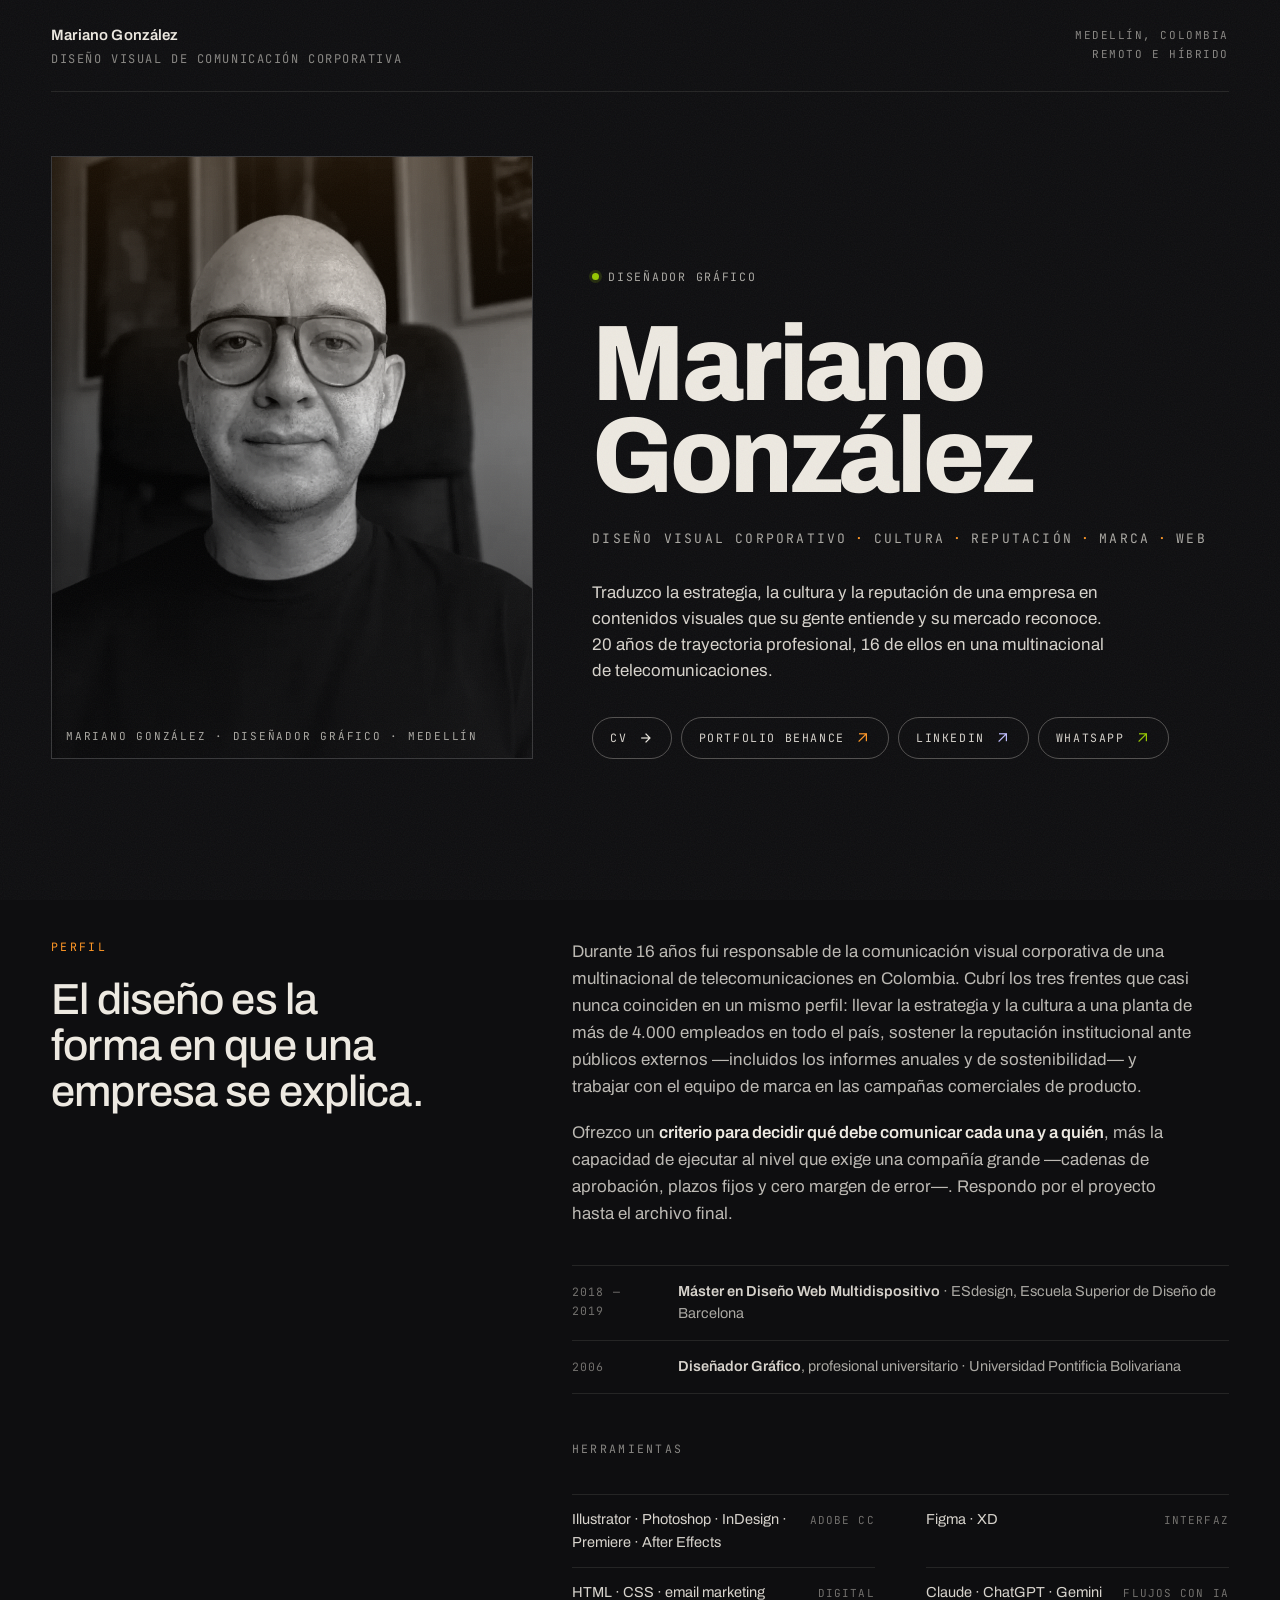
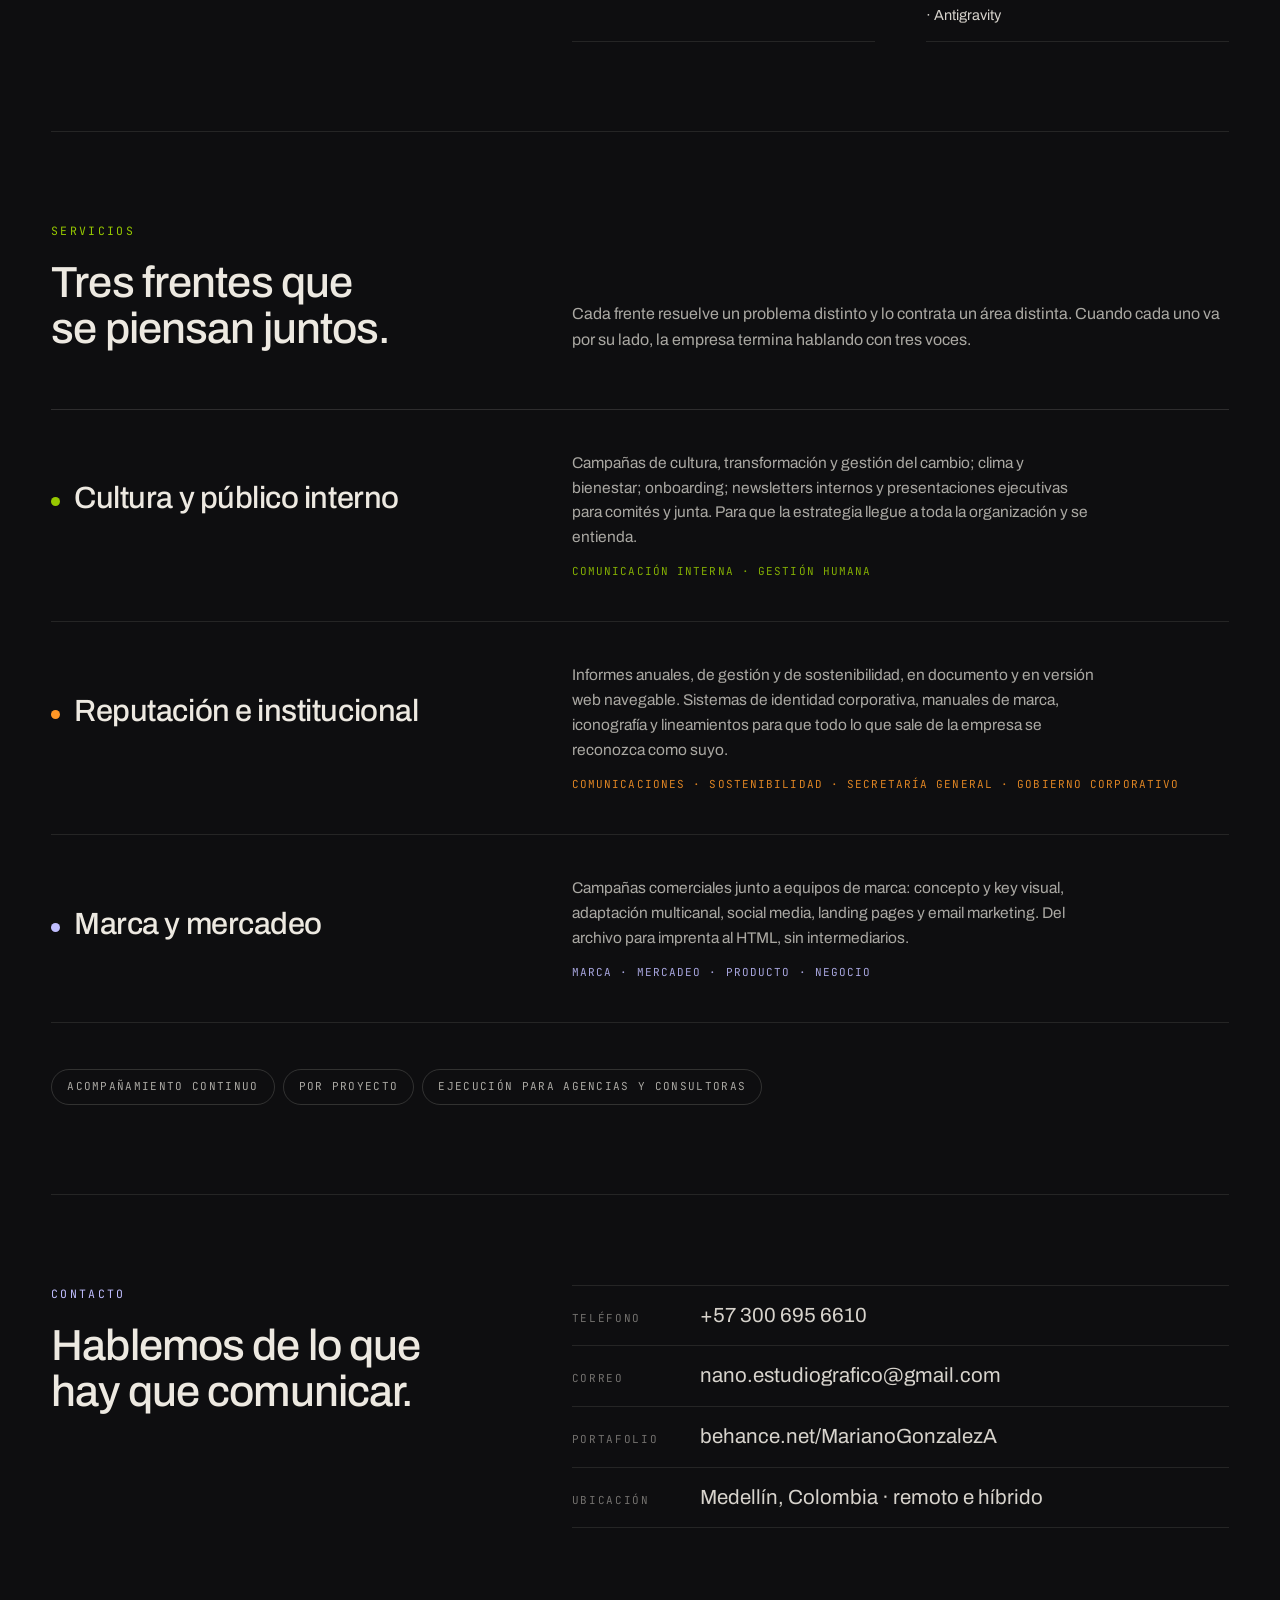
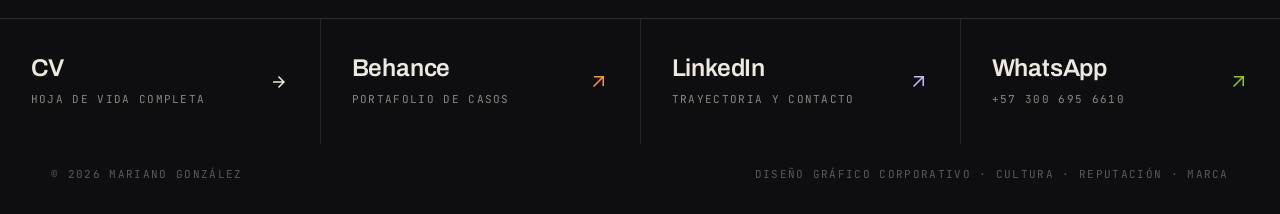
==== commit b710da17: "feat: add parallax depth effect to portrait images using background and foreground layers" ====
--- a/index.html
+++ b/index.html
@@ -52,7 +52,8 @@
   <link rel="manifest" href="site.webmanifest">
 
   <!-- Recursos críticos -->
-  <link rel="preload" as="image" href="img/retrato.webp" fetchpriority="high">
+  <link rel="preload" as="image" href="img/fondo.webp" fetchpriority="high">
+  <link rel="preload" as="image" href="img/silueta.webp" fetchpriority="high">
 
   <!-- Fuentes -->
   <link rel="preconnect" href="https://fonts.googleapis.com">
@@ -182,8 +183,13 @@
        ==================================================================== -->
     <section class="hero">
       <figure class="portrait" style="margin:0">
-        <img src="img/retrato.webp" width="1000" height="1250" fetchpriority="high" decoding="async"
-          alt="Mariano González, diseñador gráfico de comunicación corporativa en Medellín, Colombia">
+        <!-- Retrato en dos capas: el fondo y la silueta se desplazan a distinto
+             ritmo con el giroscopio o el cursor (efecto profundidad). -->
+        <div class="depth">
+          <img class="depth__bg" src="img/fondo.webp" width="1000" height="1250" fetchpriority="high" decoding="async" alt="">
+          <img class="depth__fg" src="img/silueta.webp" width="1000" height="1250" fetchpriority="high" decoding="async"
+            alt="Mariano González, diseñador gráfico de comunicación corporativa en Medellín, Colombia">
+        </div>
         <figcaption class="portrait__tag">Mariano González · Diseñador Gráfico · Medellín</figcaption>
       </figure>
 
@@ -441,6 +447,8 @@
       <span>Diseño Gráfico Corporativo · Cultura · Reputación · Marca</span>
     </div>
   </footer>
+
+  <script src="js/profundidad.js"></script>
 </body>
 
 </html>
--- a/css/style.css
+++ b/css/style.css
@@ -130,12 +130,38 @@
   border:1px solid var(--line-box);
   overflow:hidden;
 }
-.portrait img{
+/* Retrato en dos capas (index y tarjeta): fondo y silueta, ambos 1000×1250,
+   se desplazan a distinto ritmo. --x/--y (−1…1) llegan desde
+   js/profundidad.js. */
+.depth{
+  --x:0;
+  --y:0;
+  position:absolute;
+  inset:0;
+}
+.depth img{
+  position:absolute;
+  filter:grayscale(1) contrast(1.06);
+  transition:transform .6s var(--ease-out);
+}
+/* El fondo va más lejos: se mueve más y en sentido contrario. */
+.depth__bg{
+  inset:0;
   width:100%;
   height:100%;
-  object-fit:cover;
-  display:block;
-  filter:grayscale(1) contrast(1.06);
+  transform:translate(calc(var(--x) * -18px),calc(var(--y) * -14px)) scale(1.1);
+}
+/* Margen de 16px bajo el borde para que al subir no se vea el corte. */
+.depth__fg{
+  left:0;
+  bottom:-16px;
+  width:100%;
+  height:auto;
+  transform:translate(calc(var(--x) * 6px),calc(var(--y) * 5px)) scale(1.02);
+  transform-origin:50% 100%;
+}
+@media (prefers-reduced-motion:reduce){
+  .depth,.depth img{transition:none}
 }
 /* Velo cálido: el acento entra en la foto sin teñirla del todo. */
 .portrait::after{
@@ -1031,19 +1057,22 @@
   min-height:220px;
   margin:0;
   overflow:hidden;
-}
-.card__photo img{
-  position:absolute;
-  inset:0;
-  width:100%;
-  height:100%;
-  object-fit:cover;
-  object-position:50% 22%;
-  filter:grayscale(1) contrast(1.06);
+  container-type:size;
+}
+/* Caja 4:5 que replica object-fit:cover + object-position:50% 22%. */
+.card__photo .depth{
+  inset:auto;
+  left:50%;
+  top:calc((100cqh - max(125cqw,100cqh)) * .22);
+  width:max(100cqw,80cqh);
+  aspect-ratio:4/5;
+  translate:-50% 0;
   transition:filter 1s var(--ease-out),opacity 1s var(--ease-out);
 }
-.card.is-open .card__photo img{
-  filter:grayscale(1) contrast(1.06) blur(6px);
+/* Desenfoque sobre el conjunto: con opacidad por capa el fondo
+   se transparentaría a través de la silueta. */
+.card.is-open .depth{
+  filter:blur(6px);
   opacity:.5;
 }
 .card__photo::after{
@@ -1203,5 +1232,5 @@
   .btn{padding-block:10px}
 }
 @media (prefers-reduced-motion:reduce){
-  .details,.btn,.btn__icon,.card__photo img{transition:none}
-}
+  .details,.btn,.btn__icon{transition:none}
+}
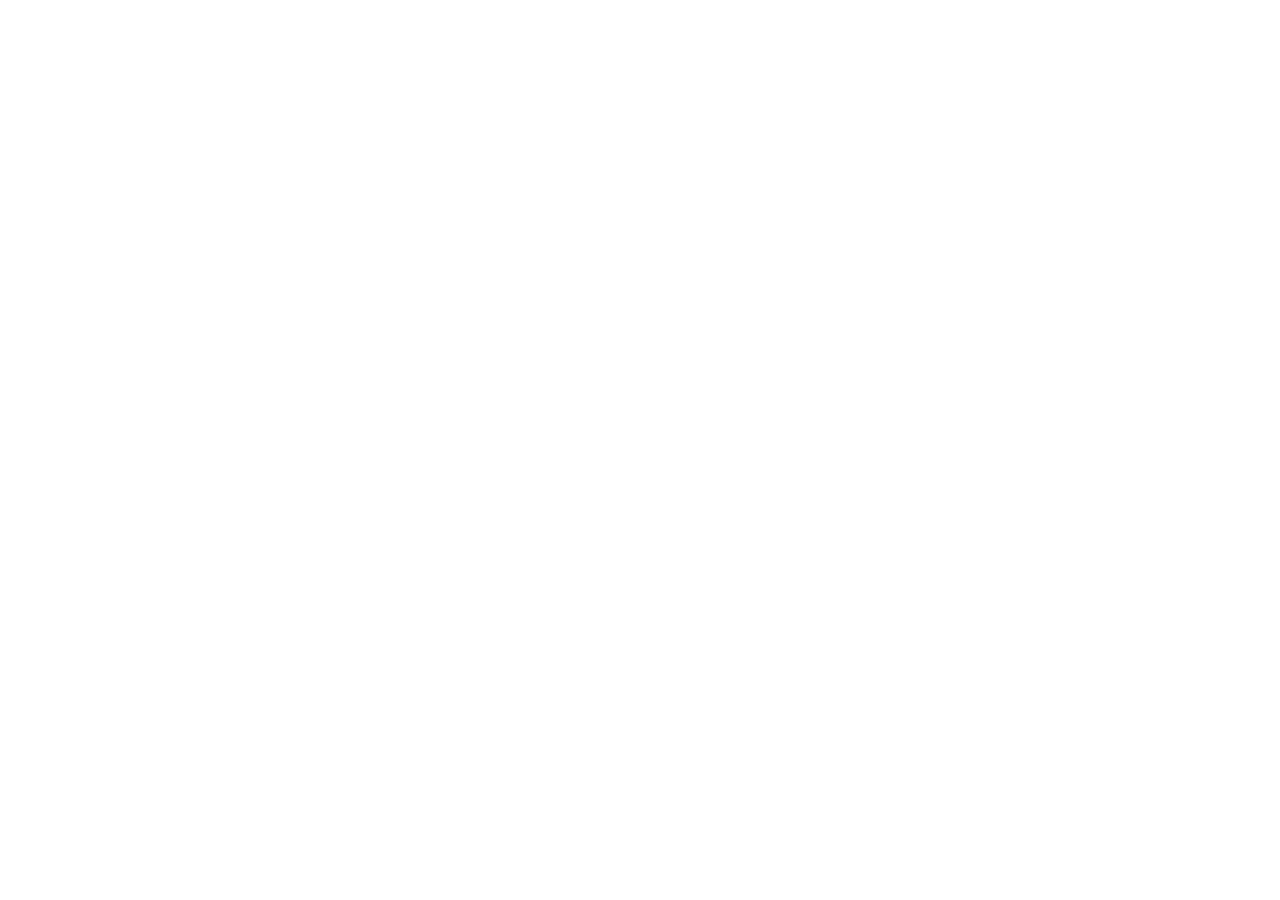
==== commit 87462fa7: "feat: add backup copy of index page and update metadata files" ====
--- a/index.html
+++ b/index.html
@@ -1,454 +1,15 @@
 <!DOCTYPE html>
 <html lang="es">
-
 <head>
   <meta charset="utf-8">
   <meta name="viewport" content="width=device-width, initial-scale=1">
-  <title>Mariano González — Diseño gráfico corporativo y páginas web</title>
-
-  <!-- SEO básico -->
-  <meta name="description"
-    content="Diseño gráfico corporativo en Medellín: identidad de marca, comunicación interna, landing pages y páginas web. 20 años de trayectoria profesional.">
-  <meta name="keywords"
-    content="diseño gráfico, diseñador gráfico Medellín, diseño gráfico corporativo, landing page, diseño de landing pages, páginas web, diseño web, diseño corporativo, comunicación corporativa, diseño de marca, identidad corporativa, informes anuales, diseño editorial, Medellín, Colombia, Mariano González, Nano">
-  <meta name="author" content="Mariano González">
-  <meta name="robots" content="index, follow, max-image-preview:large, max-snippet:-1, max-video-preview:-1">
-  <meta name="theme-color" content="#0E0E10">
-  <link rel="canonical" href="https://sanmarianito.github.io/Nano-Perfil/">
-
-  <!-- Open Graph / Facebook / LinkedIn / WhatsApp -->
-  <meta property="og:type" content="profile">
-  <meta property="og:site_name" content="Nano. — Mariano González">
-  <meta property="og:title" content="Mariano González — Diseño gráfico corporativo y páginas web">
-  <meta property="og:description"
-    content="Diseño gráfico corporativo, identidad de marca, landing pages y páginas web. Lo que una empresa quiere decir, en piezas que su gente entiende.">
-  <meta property="og:image" content="https://sanmarianito.github.io/Nano-Perfil/img/og-image.jpg">
-  <meta property="og:image:secure_url" content="https://sanmarianito.github.io/Nano-Perfil/img/og-image.jpg">
-  <meta property="og:image:type" content="image/jpeg">
-  <meta property="og:image:width" content="1200">
-  <meta property="og:image:height" content="630">
-  <meta property="og:image:alt" content="Nano. — Mariano González, diseño gráfico corporativo, landing pages y páginas web">
-  <meta property="og:url" content="https://sanmarianito.github.io/Nano-Perfil/">
-  <meta property="og:locale" content="es_CO">
-  <meta property="profile:first_name" content="Mariano">
-  <meta property="profile:last_name" content="González">
-
-  <!-- Twitter / X Card -->
-  <meta name="twitter:card" content="summary_large_image">
-  <meta name="twitter:title" content="Mariano González — Diseño gráfico corporativo y páginas web">
-  <meta name="twitter:description"
-    content="Diseño gráfico corporativo, identidad de marca, landing pages y páginas web. Lo que una empresa quiere decir, en piezas que su gente entiende.">
-  <meta name="twitter:image" content="https://sanmarianito.github.io/Nano-Perfil/img/og-image.jpg">
-  <meta name="twitter:image:alt" content="Nano. — Mariano González, diseño gráfico corporativo, landing pages y páginas web">
-
-  <!-- Favicons & App Icons (adaptive dark/light mode) -->
-  <link rel="icon" type="image/png" sizes="32x32" href="img/iconos/favicon-light-32.png" media="(prefers-color-scheme: light)">
-  <link rel="icon" type="image/png" sizes="16x16" href="img/iconos/favicon-light-16.png" media="(prefers-color-scheme: light)">
-  <link rel="icon" type="image/png" sizes="48x48" href="img/iconos/favicon-light-48.png" media="(prefers-color-scheme: light)">
-  <link rel="icon" type="image/png" sizes="32x32" href="img/iconos/favicon-dark-32.png" media="(prefers-color-scheme: dark)">
-  <link rel="icon" type="image/png" sizes="16x16" href="img/iconos/favicon-dark-16.png" media="(prefers-color-scheme: dark)">
-  <link rel="icon" type="image/png" sizes="48x48" href="img/iconos/favicon-dark-48.png" media="(prefers-color-scheme: dark)">
-  <link rel="apple-touch-icon" sizes="180x180" href="img/iconos/apple-touch-icon-dark.png">
-  <link rel="manifest" href="site.webmanifest">
-
-  <!-- Recursos críticos -->
-  <link rel="preload" as="image" href="img/fondo.webp" fetchpriority="high">
-  <link rel="preload" as="image" href="img/silueta.webp" fetchpriority="high">
-
-  <!-- Fuentes -->
-  <link rel="preconnect" href="https://fonts.googleapis.com">
-  <link rel="preconnect" href="https://fonts.gstatic.com" crossorigin>
-  <link
-    href="https://fonts.googleapis.com/css2?family=Archivo:wdth,wght@75..125,300..900&family=JetBrains+Mono:wght@400;500&display=swap"
-    rel="stylesheet">
-  <link href="https://fonts.googleapis.com/css2?family=Material+Symbols+Outlined:opsz,wght@20,300&icon_names=add,arrow_back,arrow_downward,arrow_forward,arrow_outward&display=block" rel="stylesheet">
-  <link rel="stylesheet" href="css/style.css">
-
-  <!-- Structured Data (JSON-LD) -->
-  <script type="application/ld+json">
-  {
-    "@context": "https://schema.org",
-    "@graph": [
-      {
-        "@type": "WebSite",
-        "@id": "https://sanmarianito.github.io/Nano-Perfil/#website",
-        "url": "https://sanmarianito.github.io/Nano-Perfil/",
-        "name": "Nano. — Mariano González",
-        "inLanguage": "es-CO",
-        "publisher": { "@id": "https://sanmarianito.github.io/Nano-Perfil/#persona" }
-      },
-      {
-        "@type": "ProfilePage",
-        "@id": "https://sanmarianito.github.io/Nano-Perfil/#perfil",
-        "url": "https://sanmarianito.github.io/Nano-Perfil/",
-        "name": "Mariano González — Diseño visual de comunicación corporativa",
-        "isPartOf": { "@id": "https://sanmarianito.github.io/Nano-Perfil/#website" },
-        "inLanguage": "es-CO",
-        "primaryImageOfPage": "https://sanmarianito.github.io/Nano-Perfil/img/og-image.jpg",
-        "mainEntity": { "@id": "https://sanmarianito.github.io/Nano-Perfil/#persona" }
-      },
-      {
-        "@type": "Person",
-        "@id": "https://sanmarianito.github.io/Nano-Perfil/#persona",
-        "name": "Mariano González",
-        "alternateName": "Nano",
-        "jobTitle": [
-          "Diseñador gráfico",
-          "Diseñador de comunicación corporativa",
-          "Diseñador web"
-        ],
-        "description": "Convierto lo que una empresa quiere decir en piezas que su gente entiende y su mercado reconoce.",
-        "url": "https://sanmarianito.github.io/Nano-Perfil/",
-        "image": "https://sanmarianito.github.io/Nano-Perfil/img/og-image.jpg",
-        "email": "mailto:nano.estudiografico@gmail.com",
-        "telephone": "+573006956610",
-        "nationality": { "@type": "Country", "name": "Colombia" },
-        "address": {
-          "@type": "PostalAddress",
-          "addressLocality": "Medellín",
-          "addressRegion": "Antioquia",
-          "addressCountry": "CO"
-        },
-        "worksFor": {
-          "@type": "Organization",
-          "name": "Nano Estudio Gráfico",
-          "address": {
-            "@type": "PostalAddress",
-            "addressLocality": "Medellín",
-            "addressCountry": "CO"
-          }
-        },
-        "alumniOf": [
-          {
-            "@type": "CollegeOrUniversity",
-            "name": "ESdesign, Escuela Superior de Diseño de Barcelona"
-          },
-          {
-            "@type": "CollegeOrUniversity",
-            "name": "Universidad Pontificia Bolivariana"
-          }
-        ],
-        "hasOccupation": {
-          "@type": "Occupation",
-          "name": "Diseñador de comunicación corporativa",
-          "occupationLocation": { "@type": "City", "name": "Medellín" },
-          "skills": "Diseño gráfico, diseño gráfico corporativo, identidad de marca, comunicación interna, informes anuales y de sostenibilidad, diseño editorial, diseño web, landing pages y páginas web"
-        },
-        "knowsLanguage": [
-          { "@type": "Language", "name": "Español", "alternateName": "es" }
-        ],
-        "sameAs": [
-          "https://www.behance.net/MarianoGonzalezA",
-          "https://www.linkedin.com/in/mariano-nano"
-        ],
-        "knowsAbout": [
-          "Diseño gráfico",
-          "Diseño gráfico corporativo",
-          "Diseño web",
-          "Landing pages",
-          "Páginas web",
-          "Diseño corporativo",
-          "Comunicación corporativa",
-          "Identidad de marca",
-          "Informes anuales",
-          "Informes de sostenibilidad",
-          "Diseño editorial",
-          "Cultura organizacional",
-          "Comunicación interna"
-        ]
-      }
-    ]
-  }
-  </script>
-<meta name="google-site-verification" content="XDvG1GS850vMs7ewTJc22cvzv5QoRNRuzvbNTpWykgc" />
+  <title>Nano Estudio Gráfico</title>
+  <link rel="canonical" href="https://www.nanoestudiografico.com/">
+  <meta name="robots" content="noindex, follow">
+  <meta http-equiv="refresh" content="0; url=https://www.nanoestudiografico.com/">
+  <script>location.replace("https://www.nanoestudiografico.com/" + location.search + location.hash);</script>
 </head>
-
 <body>
-  <div class="noise" aria-hidden="true"></div>
-
-  <main class="wrap">
-
-    <header class="head">
-      <div>
-        <div class="head__name">Mariano González</div>
-        <div class="head__role mono">Diseño visual de comunicación corporativa</div>
-      </div>
-      <div class="head__place mono">
-        Medellín, Colombia<br>Remoto e híbrido
-      </div>
-    </header>
-
-    <!-- ====================================================================
-       Hero
-       ==================================================================== -->
-    <section class="hero">
-      <figure class="portrait" style="margin:0">
-        <!-- Retrato en dos capas: el fondo y la silueta se desplazan a distinto
-             ritmo con el giroscopio o el cursor (efecto profundidad). -->
-        <div class="depth">
-          <img class="depth__bg" src="img/fondo.webp" width="1000" height="1250" fetchpriority="high" decoding="async" alt="">
-          <img class="depth__fg" src="img/silueta.webp" width="1000" height="1250" fetchpriority="high" decoding="async"
-            alt="Mariano González, diseñador gráfico de comunicación corporativa en Medellín, Colombia">
-        </div>
-        <figcaption class="portrait__tag">Mariano González · Diseñador Gráfico · Medellín</figcaption>
-      </figure>
-
-      <div>
-        <div class="status">
-          <span class="status__dot" aria-hidden="true"></span>
-          <span>Diseñador Gráfico</span>
-        </div>
-
-        <h1 class="hero__name">Mariano<br>González</h1>
-
-        <div class="hero__disciplines">
-          <i>Diseño Visual Corporativo</i><span aria-hidden="true">·</span>
-          <i>Cultura</i><span aria-hidden="true">·</span>
-          <i>Reputación</i><span aria-hidden="true">·</span>
-          <i>Marca</i><span aria-hidden="true">·</span>
-          <i>Web</i>
-        </div>
-
-        <p class="hero__lead">
-          Traduzco la estrategia, la cultura y la reputación de una empresa en
-          contenidos visuales que su gente entiende y su mercado reconoce.
-          20 años de trayectoria profesional, 16 de ellos en una multinacional de
-          telecomunicaciones.
-        </p>
-
-        <div class="hero__links">
-          <a class="pill-link" style="--pill-color:var(--bone)" href="cv.html">
-            CV <span class="pill-link__arrow material-symbols-outlined" aria-hidden="true">arrow_forward</span>
-          </a>
-          <a class="pill-link" style="--pill-color:var(--accent)" href="https://www.behance.net/MarianoGonzalezA">
-            Portfolio Behance <span class="pill-link__arrow material-symbols-outlined" aria-hidden="true">arrow_outward</span>
-          </a>
-          <a class="pill-link" style="--pill-color:var(--accent-dg)" href="https://www.linkedin.com/in/mariano-nano">
-            LinkedIn <span class="pill-link__arrow material-symbols-outlined" aria-hidden="true">arrow_outward</span>
-          </a>
-          <a class="pill-link" style="--pill-color:var(--accent-ci)" href="https://wa.me/573006956610">
-            WhatsApp <span class="pill-link__arrow material-symbols-outlined" aria-hidden="true">arrow_outward</span>
-          </a>
-        </div>
-      </div>
-    </section>
-
-    <!-- ====================================================================
-       Perfil
-       ==================================================================== -->
-    <section class="section split">
-      <div>
-        <div class="eyebrow">Perfil</div>
-        <h2 class="h2">El diseño es la forma en que una empresa se explica.</h2>
-      </div>
-
-      <div>
-        <div class="prose">
-          <p>
-            Durante 16 años fui responsable de la comunicación visual corporativa
-            de una multinacional de telecomunicaciones en Colombia. Cubrí los tres
-            frentes que casi nunca coinciden en un mismo perfil: llevar la
-            estrategia y la cultura a una planta de más de 4.000 empleados en todo
-            el país, sostener la reputación institucional ante públicos externos
-            —incluidos los informes anuales y de sostenibilidad— y trabajar con el
-            equipo de marca en las campañas comerciales de producto.
-          </p>
-          <p>
-            Ofrezco un <strong>criterio para decidir qué debe comunicar cada una y
-              a quién</strong>, más la capacidad de ejecutar al nivel que exige una
-            compañía grande —cadenas de aprobación, plazos fijos y cero margen de
-            error—. Respondo por el proyecto hasta el archivo final.
-          </p>
-        </div>
-
-        <div class="credentials">
-          <div class="credential">
-            <div class="credential__year">2018 — 2019</div>
-            <div class="credential__body">
-              <b>Máster en Diseño Web Multidispositivo</b> · ESdesign, Escuela
-              Superior de Diseño de Barcelona
-            </div>
-          </div>
-          <div class="credential">
-            <div class="credential__year">2006</div>
-            <div class="credential__body">
-              <b>Diseñador Gráfico</b>, profesional universitario ·
-              Universidad Pontificia Bolivariana
-            </div>
-          </div>
-        </div>
-        <div class="eyebrow" style="color:var(--text-dim);margin-top:clamp(30px,3.6vw,46px)">Herramientas</div>
-      <div class="pairs">
-        <div class="pair">
-          <span class="pair__k">Illustrator &middot; Photoshop &middot; InDesign &middot; Premiere &middot; After Effects</span>
-          <span class="pair__v">Adobe CC</span>
-        </div>
-        <div class="pair">
-          <span class="pair__k">Figma &middot; XD</span>
-          <span class="pair__v">Interfaz</span>
-        </div>
-        <div class="pair">
-          <span class="pair__k">HTML &middot; CSS &middot; email marketing</span>
-          <span class="pair__v">Digital</span>
-        </div>
-        <div class="pair">
-          <span class="pair__k">Claude &middot; ChatGPT &middot; Gemini &middot; Antigravity</span>
-          <span class="pair__v">Flujos con IA</span>
-        </div>
-      </div>
-      </div>
-    </section>
-
-    <!-- ====================================================================
-       Tres frentes
-       ==================================================================== -->
-    <section class="section">
-      <div class="split">
-        <div>
-          <div class="eyebrow" style="color:var(--accent-ci)">Servicios</div>
-          <h2 class="h2">Tres frentes que se piensan juntos.</h2>
-        </div>
-        <p class="prose" style="align-self:end;margin:0;color:var(--text-muted)">
-          Cada frente resuelve un problema distinto y lo contrata un área
-          distinta. Cuando cada uno va por su lado, la empresa termina hablando
-          con tres voces.
-        </p>
-      </div>
-
-      <div class="fronts">
-
-        <article class="front" style="--front-color:var(--accent-ci)">
-          <div class="front__head">
-            <span class="front__dot" aria-hidden="true"></span>
-            <h3 class="front__title">Cultura y público interno</h3>
-          </div>
-          <div>
-            <p class="front__desc">
-              Campañas de cultura, transformación y gestión del cambio; clima y
-              bienestar; onboarding; newsletters internos y presentaciones
-              ejecutivas para comités y junta. Para que la estrategia llegue a
-              toda la organización y se entienda.
-            </p>
-            <div class="front__buyers">Comunicación interna · Gestión humana</div>
-          </div>
-        </article>
-
-        <article class="front" style="--front-color:var(--accent)">
-          <div class="front__head">
-            <span class="front__dot" aria-hidden="true"></span>
-            <h3 class="front__title">Reputación e institucional</h3>
-          </div>
-          <div>
-            <p class="front__desc">
-              Informes anuales, de gestión y de sostenibilidad, en documento y en
-              versión web navegable. Sistemas de identidad corporativa, manuales
-              de marca, iconografía y lineamientos para que todo lo que sale de
-              la empresa se reconozca como suyo.
-            </p>
-            <div class="front__buyers">Comunicaciones · Sostenibilidad · Secretaría General · Gobierno Corporativo</div>
-          </div>
-        </article>
-
-        <article class="front" style="--front-color:var(--accent-dg)">
-          <div class="front__head">
-            <span class="front__dot" aria-hidden="true"></span>
-            <h3 class="front__title">Marca y mercadeo</h3>
-          </div>
-          <div>
-            <p class="front__desc">
-              Campañas comerciales junto a equipos de marca: concepto y key
-              visual, adaptación multicanal, social media, landing pages y email
-              marketing. Del archivo para imprenta al HTML, sin intermediarios.
-            </p>
-            <div class="front__buyers">Marca · Mercadeo · Producto · Negocio</div>
-          </div>
-        </article>
-
-      </div>
-
-      <div class="modes">
-        <span class="mode">Acompañamiento continuo</span>
-        <span class="mode">Por proyecto</span>
-        <span class="mode">Ejecución para agencias y consultoras</span>
-      </div>
-    </section>
-
-    <!-- ====================================================================
-       Contacto
-       ==================================================================== -->
-    <section class="section contact">
-      <div>
-        <div class="eyebrow" style="color:var(--accent-dg)">Contacto</div>
-        <h2 class="h2">Hablemos de lo que hay que comunicar.</h2>
-      </div>
-
-      <div class="contact__list">
-        <a class="contact__item" href="tel:+573006956610">
-          <div class="contact__key">Teléfono</div>
-          <div class="contact__val">+57 300 695 6610</div>
-        </a>
-        <a class="contact__item" href="mailto:nano.estudiografico@gmail.com">
-          <div class="contact__key">Correo</div>
-          <div class="contact__val">nano.estudiografico@gmail.com</div>
-        </a>
-        <a class="contact__item" href="https://www.behance.net/MarianoGonzalezA">
-          <div class="contact__key">Portafolio</div>
-          <div class="contact__val">behance.net/MarianoGonzalezA</div>
-        </a>
-        <div class="contact__item">
-          <div class="contact__key">Ubicación</div>
-          <div class="contact__val">Medellín, Colombia · remoto e híbrido</div>
-        </div>
-      </div>
-    </section>
-
-  </main>
-
-  <!-- ======================================================================
-     Barra de botones
-     ====================================================================== -->
-  <nav class="bar" aria-label="Enlaces directos">
-    <a class="bar__btn" style="--btn-color:var(--bone)" href="cv.html">
-      <span>
-        <span class="bar__label">CV</span>
-        <span class="bar__sub">Hoja de vida completa</span>
-      </span>
-      <span class="bar__arrow material-symbols-outlined" aria-hidden="true">arrow_forward</span>
-    </a>
-
-    <a class="bar__btn" style="--btn-color:var(--accent)" href="https://www.behance.net/MarianoGonzalezA">
-      <span>
-        <span class="bar__label">Behance</span>
-        <span class="bar__sub">Portafolio de casos</span>
-      </span>
-      <span class="bar__arrow material-symbols-outlined" aria-hidden="true">arrow_outward</span>
-    </a>
-
-    <a class="bar__btn" style="--btn-color:var(--accent-dg)" href="https://www.linkedin.com/in/mariano-nano">
-      <span>
-        <span class="bar__label">LinkedIn</span>
-        <span class="bar__sub">Trayectoria y contacto</span>
-      </span>
-      <span class="bar__arrow material-symbols-outlined" aria-hidden="true">arrow_outward</span>
-    </a>
-
-    <a class="bar__btn" style="--btn-color:var(--accent-ci)" href="https://wa.me/573006956610">
-      <span>
-        <span class="bar__label">WhatsApp</span>
-        <span class="bar__sub">+57 300 695 6610</span>
-      </span>
-      <span class="bar__arrow material-symbols-outlined" aria-hidden="true">arrow_outward</span>
-    </a>
-  </nav>
-
-  <footer class="wrap">
-    <div class="foot">
-      <span>© 2026 Mariano González</span>
-      <span>Diseño Gráfico Corporativo · Cultura · Reputación · Marca</span>
-    </div>
-  </footer>
-
-  <script src="js/profundidad.js"></script>
+  <p>Redirigiendo a <a href="https://www.nanoestudiografico.com/">nanoestudiografico.com</a>…</p>
 </body>
-
-</html>+</html>
